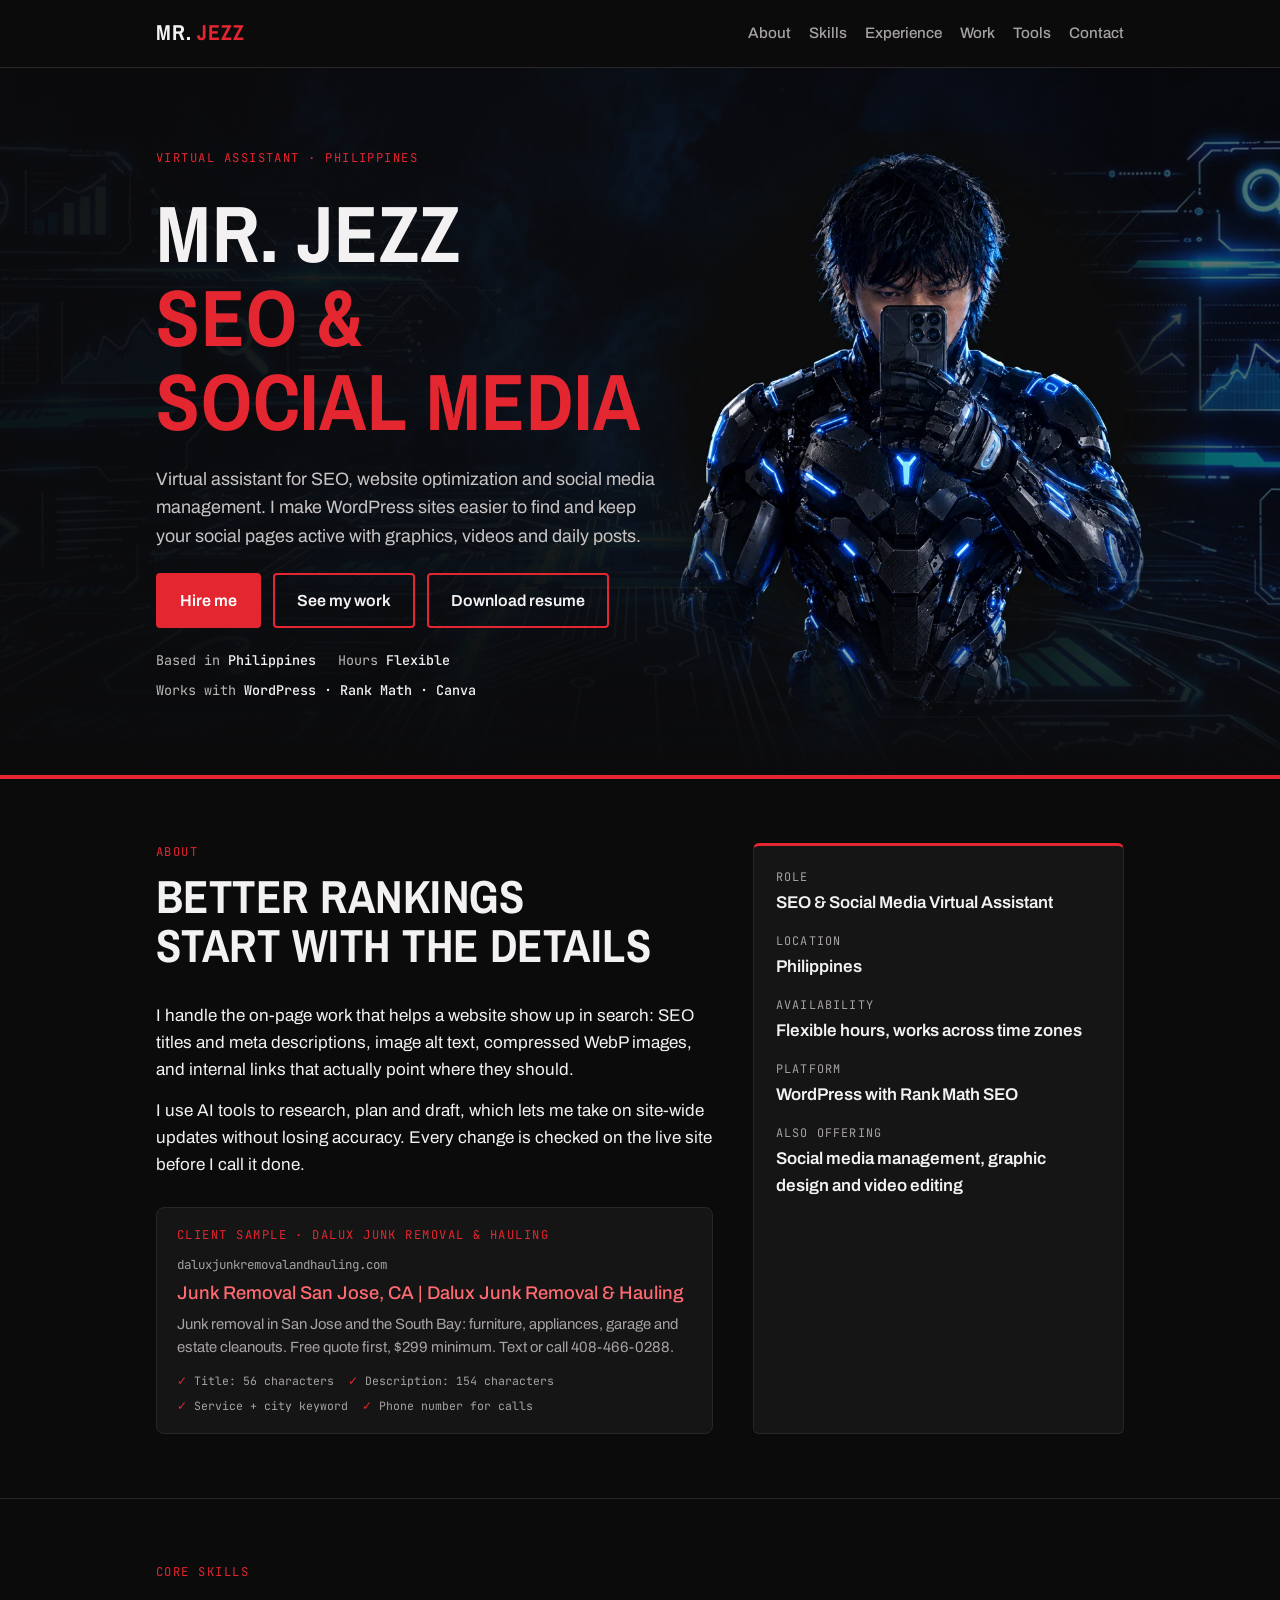
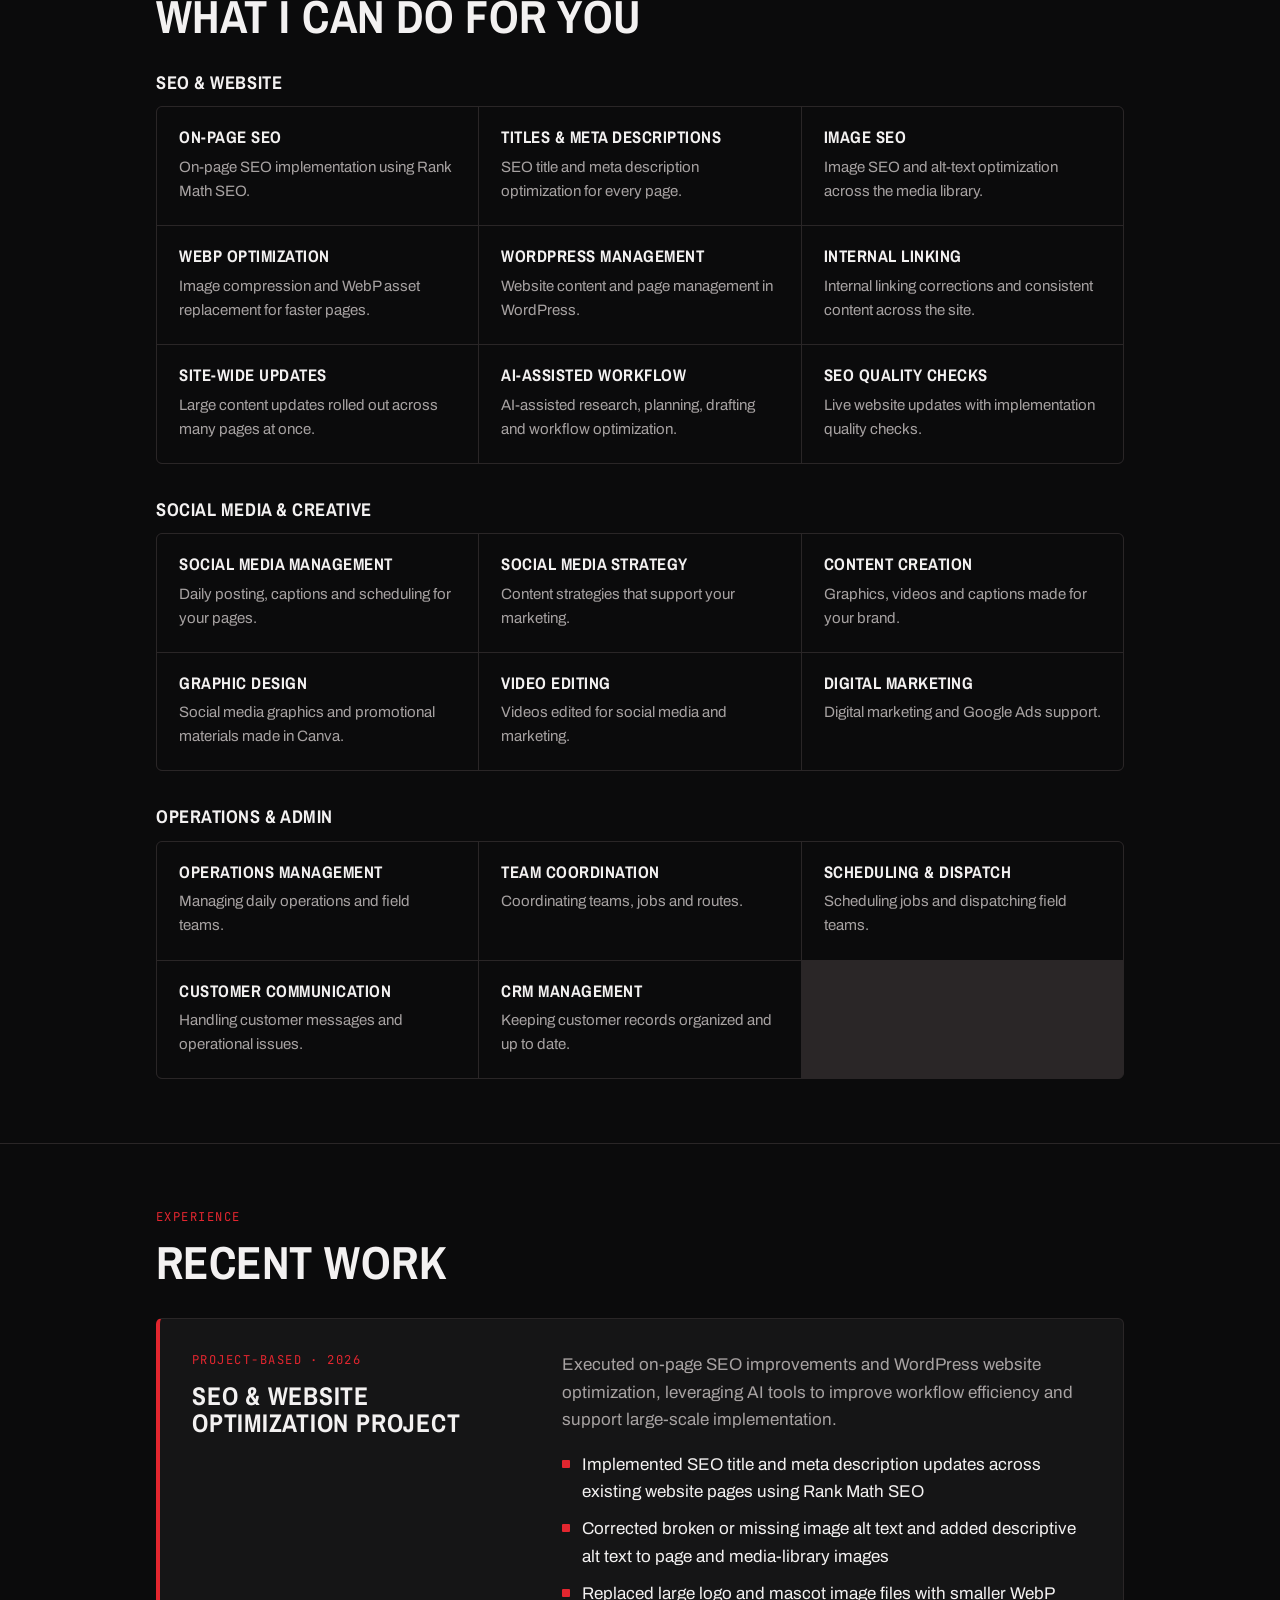
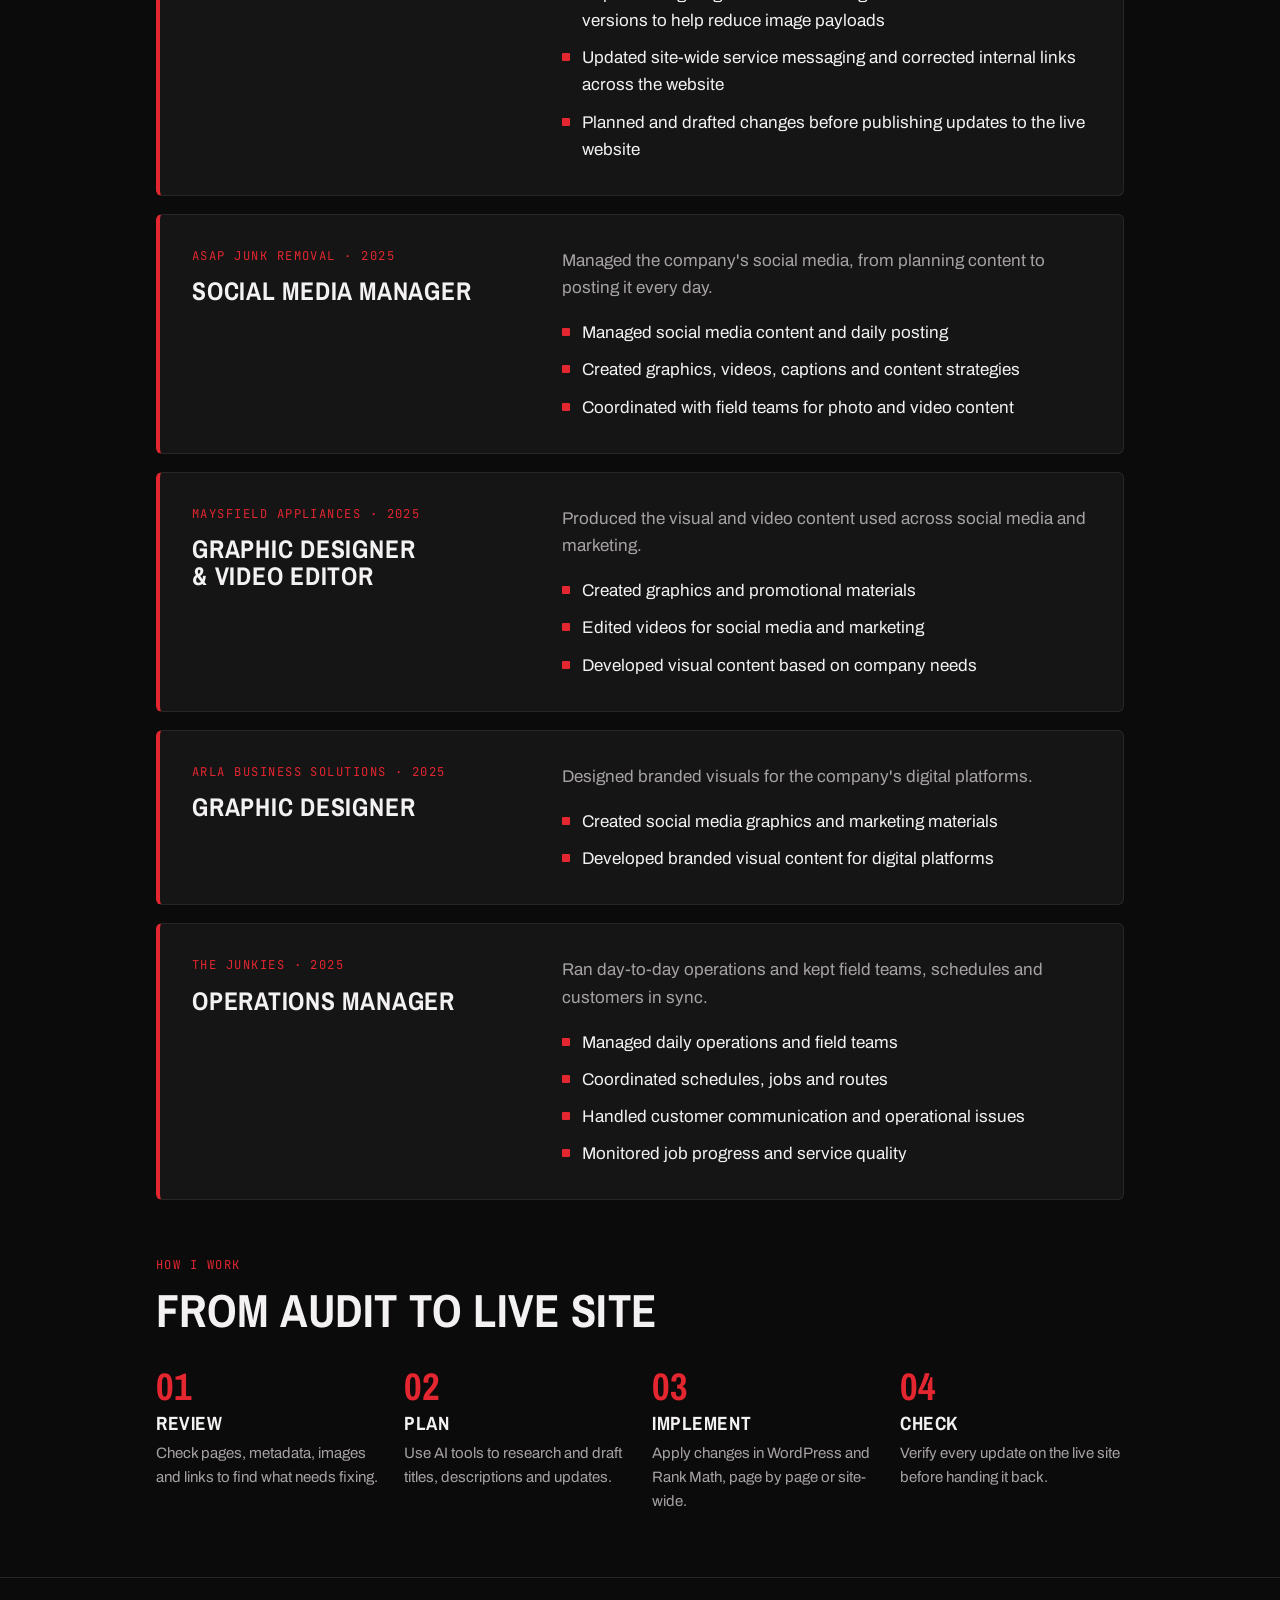
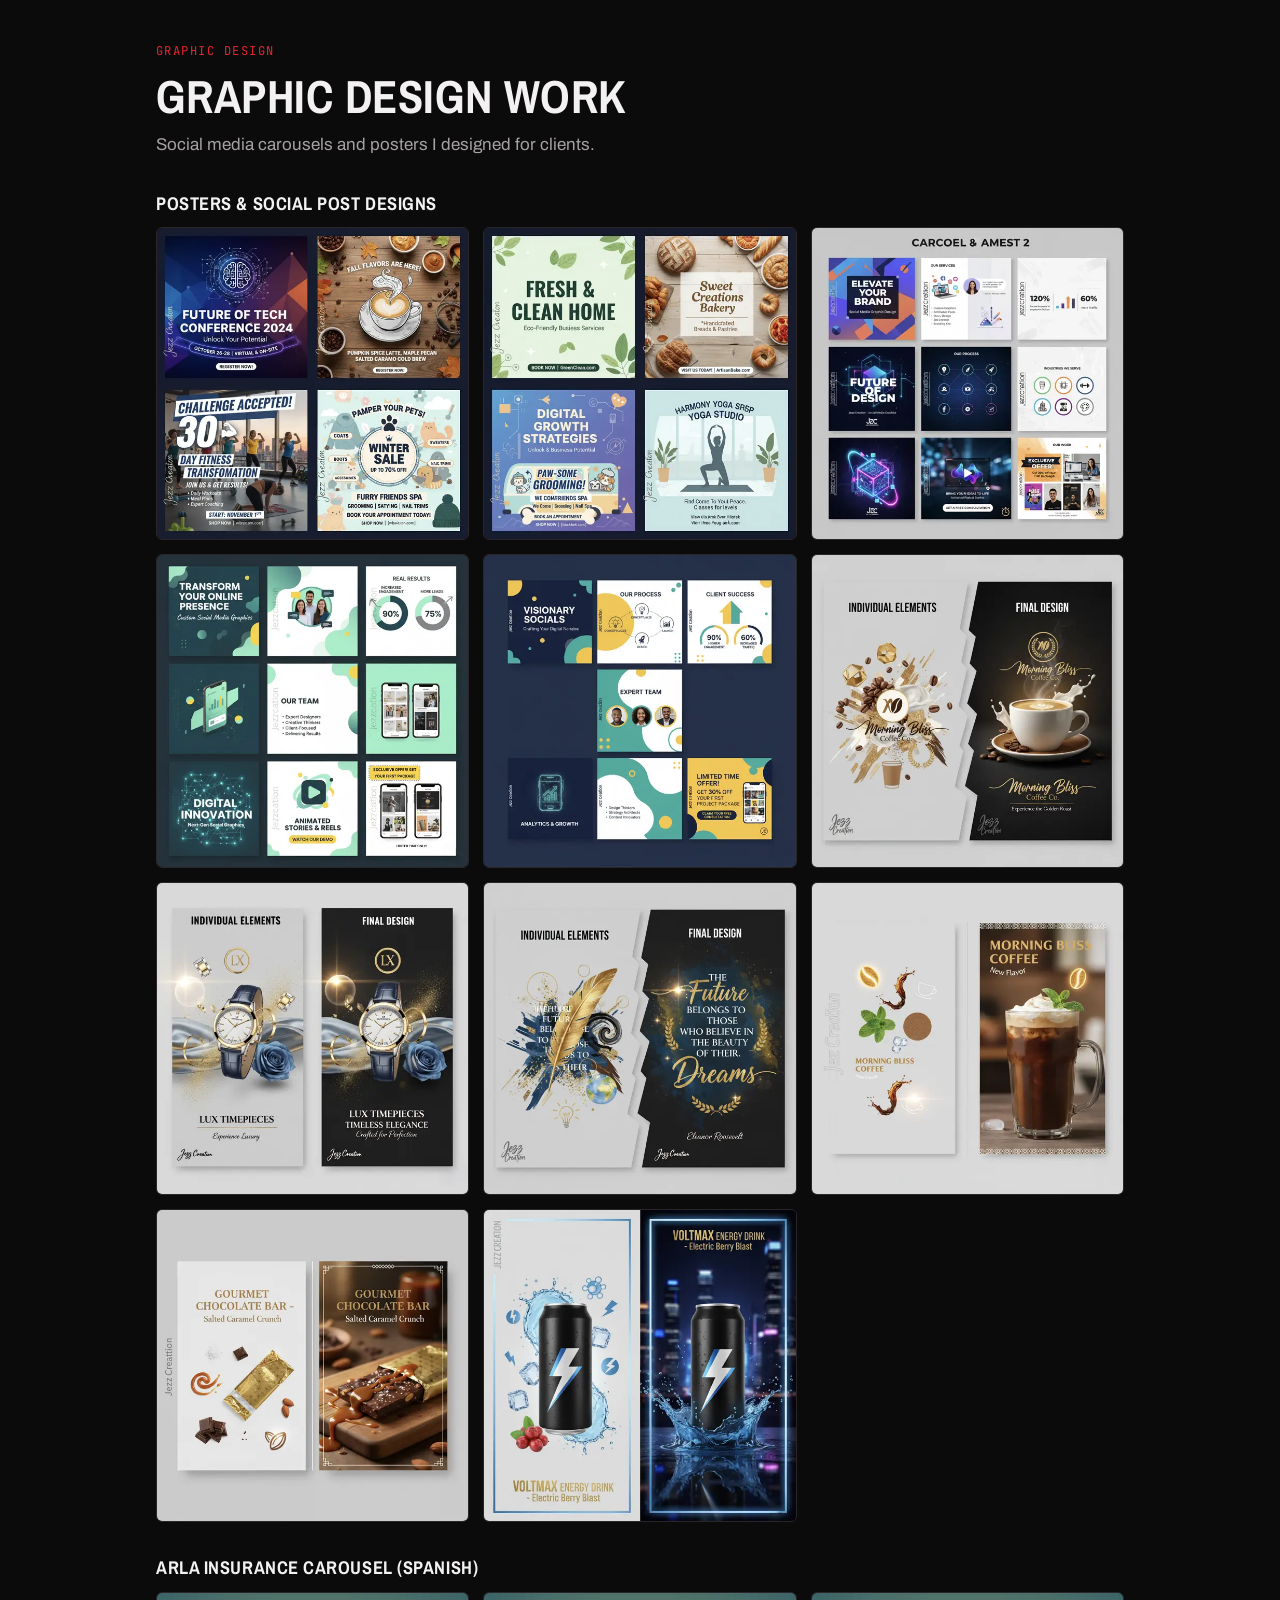
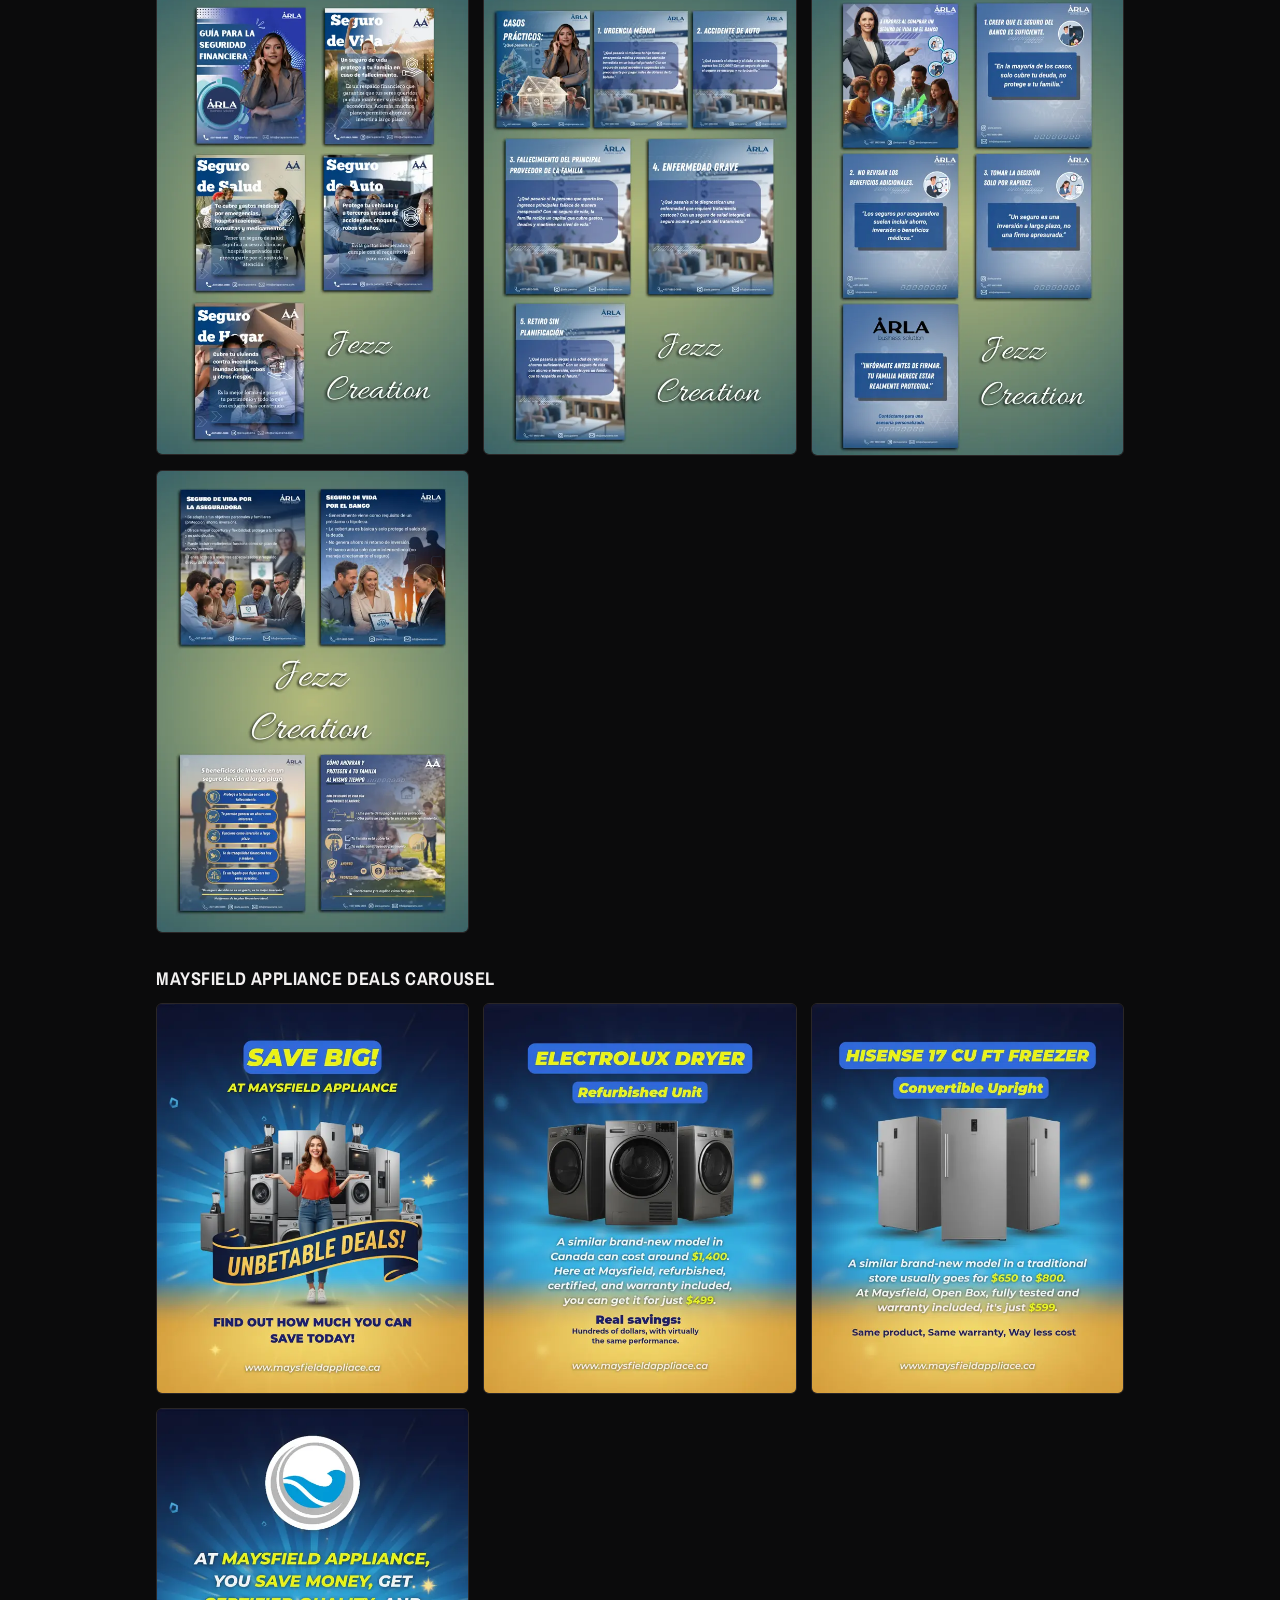
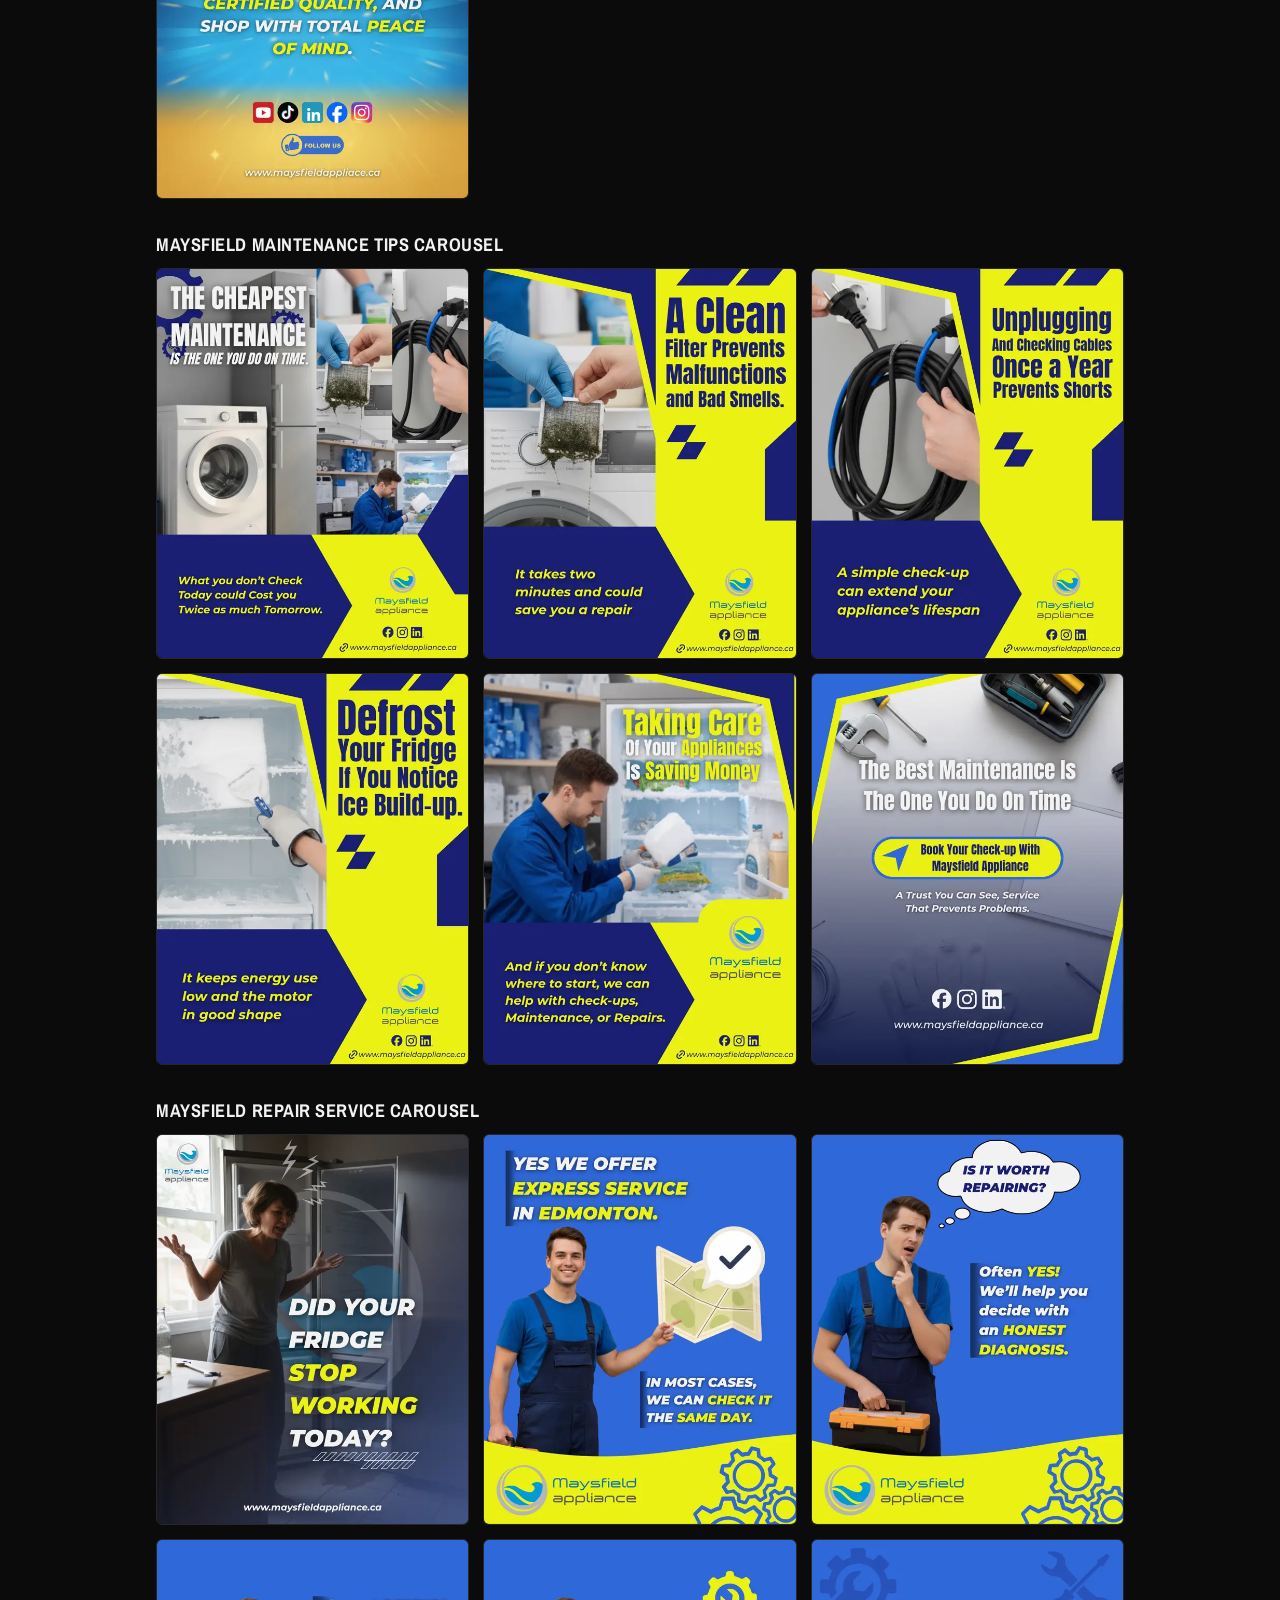
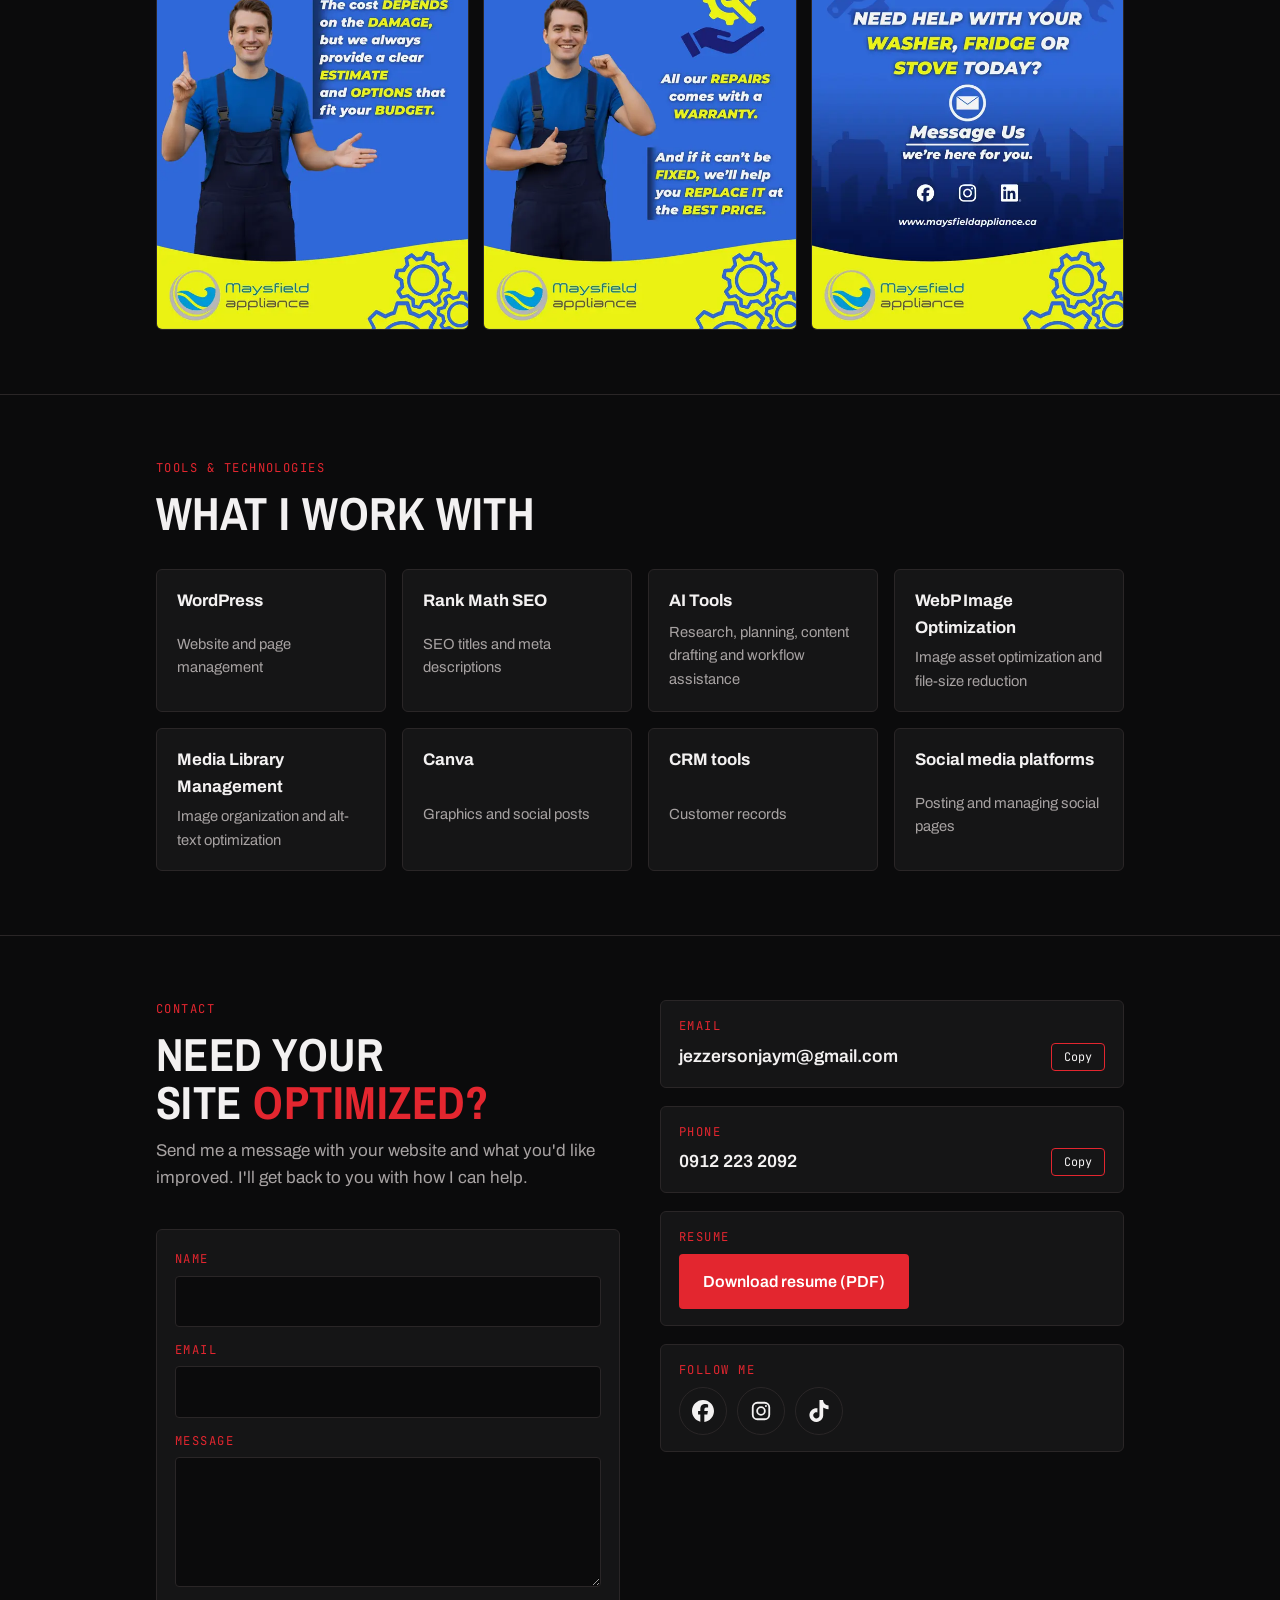
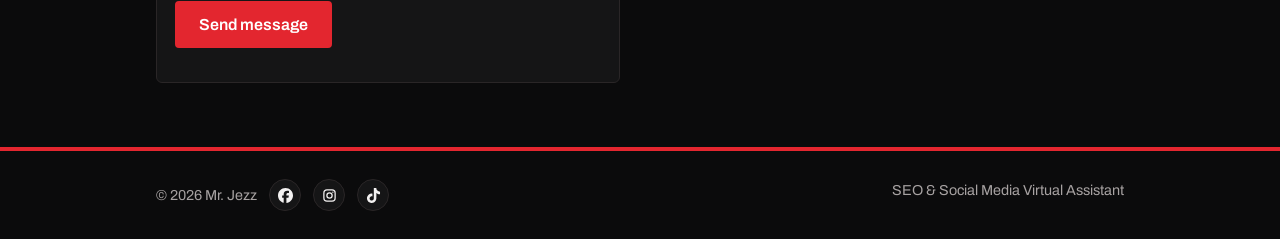
==== index.html @ 774b55ef "Add graphic design work samples Co-Authored-By: Claude Opus 5.5 (1M context) <noreply@anthropic.com>" ====
<!doctype html>
<html lang="en">
<head>
<meta charset="utf-8">
<script>document.documentElement.className+=" js"</script>
<meta name="viewport" content="width=device-width, initial-scale=1, viewport-fit=cover">
<title>Mr. Jezz | SEO &amp; Social Media Virtual Assistant</title>
<meta name="description" content="Mr. Jezz is a Philippines-based virtual assistant for on-page SEO, WordPress optimization and social media management: graphics, video editing and daily posting.">
<link rel="canonical" href="https://mrjezz-24.github.io/">
<meta name="robots" content="index, follow">
<meta name="theme-color" content="#0b0b0c">
<link rel="icon" type="image/svg+xml" href="data:image/svg+xml,%3Csvg xmlns='http://www.w3.org/2000/svg' width='64' height='64' viewBox='0 0 64 64'%3E%3Crect width='64' height='64' rx='12' fill='%230b0b0c'/%3E%3Ctext x='32' y='43' text-anchor='middle' font-family='Arial,Helvetica,sans-serif' font-weight='800' font-size='28' fill='%23e3262f'%3EMJ%3C/text%3E%3C/svg%3E">
<meta property="og:type" content="website">
<meta property="og:url" content="https://mrjezz-24.github.io/">
<meta property="og:title" content="Mr. Jezz | SEO &amp; Social Media Virtual Assistant">
<meta property="og:description" content="On-page SEO, WordPress optimization and social media management: graphics, video and daily posting.">
<meta property="og:image" content="https://mrjezz-24.github.io/og-image.jpg">
<meta property="og:image:width" content="1200">
<meta property="og:image:height" content="630">
<meta name="twitter:card" content="summary_large_image">
<meta name="twitter:title" content="Mr. Jezz | SEO &amp; Social Media Virtual Assistant">
<meta name="twitter:description" content="On-page SEO, WordPress optimization and social media management: graphics, video and daily posting.">
<meta name="twitter:image" content="https://mrjezz-24.github.io/og-image.jpg">
<script type="application/ld+json">
{"@context":"https://schema.org","@type":"Person","name":"Mr. Jezz","alternateName":"Jezzerson Jay Mangalay","jobTitle":"SEO & Social Media Virtual Assistant","url":"https://mrjezz-24.github.io/","image":"https://mrjezz-24.github.io/profile.webp","email":"mailto:jezzersonjaym@gmail.com","address":{"@type":"PostalAddress","addressCountry":"PH"},"sameAs":["https://www.facebook.com/jezzersonjay.r.mangalay.3","https://www.tiktok.com/@motojezz.va","https://www.instagram.com/jezz.0518/"],"knowsAbout":["Social media management","Graphic design","Video editing","Canva","Content creation","On-page SEO","Rank Math SEO","WordPress","Image SEO","WebP optimization","Internal linking"]}
</script>
<link rel="preload" as="image" href="hero-bg.webp" type="image/webp">
<link rel="preconnect" href="https://fonts.googleapis.com">
<link rel="preconnect" href="https://fonts.gstatic.com" crossorigin>
<link rel="stylesheet" href="https://fonts.googleapis.com/css2?family=Archivo:wght@400;500;600;800&family=Archivo+Narrow:wght@600;700&family=JetBrains+Mono:wght@400;500&display=swap">
<style>
/* Layout: black page, red accent; hero styled like a search result snippet, since titles and meta descriptions are the core work */
:root{
  --bg:#0b0b0c; --surface:#151516; --raise:#1d1d1f; --ink:#f3f1f1; --muted:#a7a2a2; --line:#2a2627;
  --red:#e3262f; --red-deep:#9e141b; --red-soft:#2a1012;
  --display:"Archivo Narrow", "Arial Narrow", "Helvetica Neue", sans-serif;
  --body:"Archivo", "Helvetica Neue", Arial, sans-serif;
  --mono:"JetBrains Mono", ui-monospace, Menlo, monospace;
  color-scheme:dark;
}
*{box-sizing:border-box}
body{margin:0;background:var(--bg);color:var(--ink);font-family:var(--body);font-size:17px;line-height:1.6}
.wrap{max-width:1000px;margin:0 auto;padding-left:max(16px, env(safe-area-inset-left, 0px));padding-right:max(16px, env(safe-area-inset-right, 0px))}
a{color:var(--red)}
a:focus-visible,button:focus-visible{outline:2px solid var(--red);outline-offset:3px;border-radius:4px}
h1,h2,h3{font-family:var(--display);line-height:1.05;text-wrap:balance;margin:0;text-transform:uppercase;letter-spacing:.01em}
h2{font-size:clamp(2rem,5vw,2.9rem);font-weight:700}
h3{font-size:1.2rem;font-weight:700;letter-spacing:.03em}
p{margin:0}
.label{font-family:var(--mono);font-size:.76rem;letter-spacing:.12em;text-transform:uppercase;color:var(--red)}

header.top{border-bottom:1px solid var(--line);position:sticky;top:env(safe-area-inset-top, 0px);background:var(--bg);z-index:5}
body::before{content:"";position:fixed;inset:0 0 auto;height:env(safe-area-inset-top, 0px);z-index:10;background:var(--bg)}
header.top .wrap{display:flex;flex-wrap:wrap;justify-content:space-between;align-items:center;gap:10px 20px;padding-block:16px}
.brand{font-family:var(--display);font-weight:700;font-size:1.35rem;text-transform:uppercase;text-decoration:none;color:var(--ink);letter-spacing:.04em}
.brand b{color:var(--red)}
nav{display:flex;flex-wrap:wrap;gap:18px}
nav a{color:var(--muted);text-decoration:none;font-weight:500;font-size:.95rem}
nav a:hover{color:var(--ink)}

/* hero */
.hero{border-bottom:4px solid var(--red);background-color:var(--bg);background-image:linear-gradient(to bottom,rgba(11,11,12,0) 60%,var(--bg) 100%),linear-gradient(to right,rgba(11,11,12,.95) 0%,rgba(11,11,12,.92) 45%,rgba(11,11,12,.56) 100%),url("hero-bg.webp");background-size:cover;background-position:center}
.hero .lede{color:#c9c4c4}
.hero .photo{width:138%;max-width:none;margin-inline:-19%}
.hero .intro{position:relative;z-index:1}
.hero{overflow-x:clip}
@keyframes slide-in{from{opacity:0;transform:translateX(-40px)}to{opacity:1;transform:none}}
@keyframes slide-in-right{from{opacity:0;transform:translateX(60px)}to{opacity:1;transform:none}}
#about,#contact,#work{overflow-x:clip}
/* work samples */
.work-group{margin-top:36px}
.work-grid{display:grid;grid-template-columns:repeat(3,1fr);gap:14px;align-items:start}
.work-item{display:block;padding:0;border:1px solid var(--line);border-radius:6px;overflow:hidden;background:var(--surface);cursor:zoom-in}
.work-item img{display:block;width:100%;height:auto;transition:transform .3s}
.work-item:hover,.work-item:focus-visible{border-color:var(--red);outline:none}
.work-item:hover img{transform:scale(1.03)}
@media (max-width:820px){.work-grid{grid-template-columns:repeat(2,1fr)}}
@media (max-width:480px){.work-grid.posters{grid-template-columns:1fr}}
.lightbox{max-width:none;max-height:none;width:100vw;height:100vh;height:100dvh;box-sizing:border-box;margin:0;padding:56px 16px 16px;border:0;background:rgba(11,11,12,.95);color:var(--ink)}
.lightbox[open]{display:flex;flex-direction:column;align-items:center;justify-content:center;gap:12px}
.lightbox::backdrop{background:rgba(0,0,0,.6)}
.lightbox img{max-width:min(100%,1100px);max-height:calc(100vh - 150px);max-height:calc(100dvh - 150px);min-height:0;width:auto;height:auto;object-fit:contain;border-radius:4px}
.lb-cap{color:var(--muted);font-size:.92rem;text-align:center;max-width:60ch;margin:0}
.lb-btn{position:absolute;border:1px solid var(--line);background:var(--surface);color:var(--ink);border-radius:50%;width:46px;height:46px;font-size:1.6rem;line-height:1;cursor:pointer}
.lb-btn:hover,.lb-btn:focus-visible{background:var(--red);border-color:var(--red);color:#fff}
.lb-close{top:10px;right:12px}
.lb-prev{left:12px;top:50%;transform:translateY(-50%)}
.lb-next{right:12px;top:50%;transform:translateY(-50%)}
/* .anim sections replay their slide-ins each time they scroll back into view (see script at the end) */
@media (prefers-reduced-motion:no-preference){
  .js .anim:not(.play) .slide,.js .anim:not(.play) .slide-r{opacity:0}
  .anim.play .slide{animation:slide-in .6s ease-out both;animation-delay:calc(var(--i) * .15s + .1s)}
  .anim.play .slide-r{animation:slide-in-right .8s ease-out both;animation-delay:calc(var(--i,0) * .15s + .2s)}
}
.hero .facts{color:#bdb8b8}
.hero .wrap{display:grid;grid-template-columns:1.2fr 1fr;gap:32px;align-items:center;padding-block:64px 56px}
.intro{display:grid;gap:22px;min-width:0}
.hero h1{font-size:clamp(2.8rem,8vw,5rem);font-weight:700}
.hero h1 .h1-line{display:block}
.hero h1 .h1-red{color:var(--red);display:block}
.lede{color:var(--muted);font-size:1.12rem;max-width:34em}
.cta{display:flex;flex-wrap:wrap;gap:12px}
.btn{display:inline-block;padding:13px 22px;border-radius:4px;font-weight:600;text-decoration:none;font-family:var(--body);font-size:1rem;cursor:pointer;border:2px solid var(--red)}
.btn.primary{background:var(--red);color:#fff}
.btn.primary:hover{background:var(--red-deep);border-color:var(--red-deep)}
.btn.ghost{background:transparent;color:var(--ink)}
.facts{display:flex;flex-wrap:wrap;gap:8px 22px;font-family:var(--mono);font-size:.84rem;color:var(--muted)}
.facts b{color:var(--ink);font-weight:500}
.photo{display:block;width:100%;max-width:100%;height:auto;-webkit-mask-image:radial-gradient(ellipse 54% 56% at 50% 46%,#000 66%,transparent 100%);mask-image:radial-gradient(ellipse 54% 56% at 50% 46%,#000 66%,transparent 100%)}

/* search snippet */
.snippet{background:var(--surface);border:1px solid var(--line);border-radius:8px;padding:18px 20px;display:grid;gap:4px;max-width:36em;min-width:0}
.snippet .url{font-family:var(--mono);font-size:.78rem;color:var(--muted);word-break:break-all}
.snippet .t{color:#ff6a70;font-size:1.15rem;font-weight:500;text-decoration:none}
.snippet a.t:hover,.snippet a.t:focus-visible{text-decoration:underline}
.snippet .d{color:var(--muted);font-size:.93rem}
.snippet .meta{display:flex;flex-wrap:wrap;gap:6px 14px;margin-top:8px;font-family:var(--mono);font-size:.72rem;color:var(--muted)}
.snippet .meta span::before{content:"✓ ";color:var(--red)}

section{padding-block:64px;border-bottom:1px solid var(--line)}
.head{display:grid;gap:10px;margin-bottom:32px;max-width:42em}
.head p{color:var(--muted)}

/* about */
.about{display:grid;grid-template-columns:1.5fr 1fr;gap:40px}
.about > *{min-width:0}
.about p+p{margin-top:14px}
.dl{display:grid;gap:16px;align-content:start;background:var(--surface);border:1px solid var(--line);border-top:3px solid var(--red);border-radius:6px;padding:22px;margin:0}
.dl div{display:grid;gap:2px}
.dl dt{font-family:var(--mono);font-size:.74rem;letter-spacing:.1em;text-transform:uppercase;color:var(--muted)}
.dl dd{margin:0;font-weight:600}

/* skills */
.skills{display:grid;grid-template-columns:repeat(3,1fr);gap:1px;background:var(--line);border:1px solid var(--line);border-radius:6px;overflow:hidden}
.skill{background:var(--bg);padding:22px;display:grid;gap:8px;align-content:start}
.skill h3{font-size:1.05rem}
.subhead{font-size:1.15rem;margin:36px 0 14px;color:var(--ink)}
.head + .subhead{margin-top:0}
.skill p{color:var(--muted);font-size:.94rem}

/* experience */
.exp{display:grid;grid-template-columns:1fr 1.6fr;gap:40px;background:var(--surface);border:1px solid var(--line);border-left:4px solid var(--red);border-radius:6px;padding:32px}
.exp > *{min-width:0}
.exp + .exp{margin-top:18px}
.exp h3{font-size:1.6rem}
.exp .desc{color:var(--muted)}
.tasks{list-style:none;margin:0;padding:0;display:grid;gap:10px}
.tasks li{display:grid;grid-template-columns:auto 1fr;gap:12px;align-items:baseline}
.tasks li::before{content:"";width:8px;height:8px;background:var(--red);border-radius:1px;transform:translateY(-2px)}

/* process */
.steps{display:grid;grid-template-columns:repeat(4,1fr);gap:24px;counter-reset:s}
.step{display:grid;gap:8px;align-content:start;counter-increment:s}
.step::before{content:counter(s, decimal-leading-zero);font-family:var(--display);font-size:2.4rem;font-weight:700;color:var(--red);line-height:1}
.step p{color:var(--muted);font-size:.94rem}

/* tools */
.tools{display:grid;grid-template-columns:repeat(auto-fit,minmax(220px,1fr));gap:16px}
.tool{background:var(--surface);border:1px solid var(--line);border-radius:6px;padding:18px 20px;display:grid;gap:4px}
.tool strong{font-size:1.05rem}
.tool span{color:var(--muted);font-size:.92rem}

/* contact */
.contact .wrap{display:grid;grid-template-columns:1fr 1fr;gap:40px;align-items:start}
.contact .wrap > *{min-width:0}
.lines{display:grid;gap:18px}
.line{display:grid;gap:6px;background:var(--surface);border:1px solid var(--line);border-radius:6px;padding:16px 18px}
.line .row{display:flex;flex-wrap:wrap;align-items:center;justify-content:space-between;gap:10px}
.line .val{font-weight:600;font-size:1.1rem;user-select:all;word-break:break-all}
.copy{font-family:var(--mono);font-size:.74rem;padding:5px 12px;border-radius:4px;border:1px solid var(--red);background:transparent;color:var(--ink);cursor:pointer}
.copy:hover{background:var(--red-soft)}
.contact h2 span{color:var(--red)}
.socials{display:flex;flex-wrap:wrap;gap:10px}
.social{display:inline-grid;place-items:center;width:48px;height:48px;border-radius:50%;border:1px solid var(--line);background:var(--surface);color:var(--ink);transition:background .2s,border-color .2s,color .2s}
.social:hover,.social:focus-visible{background:var(--red);border-color:var(--red);color:#fff}
.social.sm{width:32px;height:32px}
footer .wrap > span:first-child{display:inline-flex;align-items:center;gap:12px}
@media (prefers-reduced-motion:reduce){.social{transition:none}}
.cform{display:grid;gap:14px;margin-top:28px;background:var(--surface);border:1px solid var(--line);border-radius:6px;padding:20px 18px}
.cform label{display:grid;gap:6px}
.cform input,.cform textarea{width:100%;font:inherit;color:var(--ink);background:var(--bg);border:1px solid var(--line);border-radius:4px;padding:11px 12px}
.cform textarea{min-height:130px;resize:vertical}
.cform input:focus,.cform textarea:focus{outline:none;border-color:var(--red);box-shadow:0 0 0 3px var(--red-soft)}
.cform .btn{justify-self:start}
.cform .btn:disabled{opacity:.6;cursor:wait}
.cform .hp{position:absolute;left:-9999px;width:1px;height:1px;overflow:hidden}
.form-status{margin:0;font-weight:600}
.form-status.ok{color:var(--ink)}
.form-status.err{color:var(--red)}

footer .wrap{padding-block:28px;display:flex;flex-wrap:wrap;justify-content:space-between;gap:10px;color:var(--muted);font-size:.9rem}

@media (max-width:820px){
  .hero .wrap,.about,.exp,.contact .wrap{grid-template-columns:1fr}
  .skills{grid-template-columns:1fr 1fr}
  .steps{grid-template-columns:1fr 1fr}
  .hero .photo{width:100%;max-width:340px;margin-inline:auto}
  .hero{background-image:linear-gradient(to bottom,rgba(11,11,12,.88),rgba(11,11,12,.9) 70%,var(--bg)),url("hero-bg.webp")}
  .exp{padding:24px}
}
@media (max-width:500px){.skills,.steps{grid-template-columns:1fr} header.top{position:static}}
@media (prefers-reduced-motion:no-preference){.btn{transition:background .15s, transform .15s}.btn:hover{transform:translateY(-1px)}}
</style>
</head>
<body>

<header class="top">
  <div class="wrap">
    <a class="brand" href="#top">Mr. <b>Jezz</b></a>
    <nav aria-label="Sections">
      <a href="#about">About</a>
      <a href="#skills">Skills</a>
      <a href="#experience">Experience</a>
      <a href="#work">Work</a>
      <a href="#tools">Tools</a>
      <a href="#contact">Contact</a>
    </nav>
  </div>
</header>

<main id="top">
  <div class="hero anim play">
    <div class="wrap">
      <div class="intro">
        <span class="label slide" style="--i:0">Virtual Assistant · Philippines</span>
        <h1><span class="h1-line slide" style="--i:1">Mr. Jezz</span> <span class="h1-red"><span class="h1-line slide" style="--i:2">SEO &amp;</span> <span class="h1-line slide" style="--i:3">Social Media</span></span></h1>
        <p class="lede slide" style="--i:4">Virtual assistant for SEO, website optimization and social media management. I make WordPress sites easier to find and keep your social pages active with graphics, videos and daily posts.</p>
        <div class="cta slide" style="--i:5">
          <a class="btn primary" href="#contact">Hire me</a>
          <a class="btn ghost" href="#experience">See my work</a>
          <a class="btn ghost" href="resume.pdf" download="Jezzerson-Jay-Mangalay-Resume.pdf">Download resume</a>
        </div>
        <div class="facts">
          <span class="slide" style="--i:6">Based in <b>Philippines</b></span>
          <span class="slide" style="--i:7">Hours <b>Flexible</b></span>
          <span class="slide" style="--i:8">Works with <b>WordPress · Rank Math · Canva</b></span>
        </div>
      </div>
      <img class="photo slide-r" src="profile.webp" width="900" height="900" alt="Mr. Jezz, SEO and Social Media Virtual Assistant">
    </div>
  </div>

  <section id="about" class="anim">
    <div class="wrap about">
      <div>
        <div class="head slide" style="--i:0"><span class="label">About</span><h2>Better rankings start with the details</h2></div>
        <p class="slide" style="--i:1">I handle the on-page work that helps a website show up in search: SEO titles and meta descriptions, image alt text, compressed WebP images, and internal links that actually point where they should.</p>
        <p class="slide" style="--i:2">I use AI tools to research, plan and draft, which lets me take on site-wide updates without losing accuracy. Every change is checked on the live site before I call it done.</p>
        <div class="snippet slide" style="margin-top:28px;--i:3" aria-label="Search result for a site I optimized: Dalux Junk Removal &amp; Hauling homepage">
          <span class="label" style="margin-bottom:6px">Client sample · Dalux Junk Removal &amp; Hauling</span>
          <span class="url">daluxjunkremovalandhauling.com</span>
          <a class="t" href="https://daluxjunkremovalandhauling.com/" target="_blank" rel="noopener">Junk Removal San Jose, CA | Dalux Junk Removal &amp; Hauling</a>
          <span class="d">Junk removal in San Jose and the South Bay: furniture, appliances, garage and estate cleanouts. Free quote first, $299 minimum. Text or call 408-466-0288.</span>
          <div class="meta"><span>Title: 56 characters</span><span>Description: 154 characters</span><span>Service + city keyword</span><span>Phone number for calls</span></div>
        </div>
      </div>
      <dl class="dl slide-r">
        <div><dt>Role</dt><dd>SEO &amp; Social Media Virtual Assistant</dd></div>
        <div><dt>Location</dt><dd>Philippines</dd></div>
        <div><dt>Availability</dt><dd>Flexible hours, works across time zones</dd></div>
        <div><dt>Platform</dt><dd>WordPress with Rank Math SEO</dd></div>
        <div><dt>Also offering</dt><dd>Social media management, graphic design and video editing</dd></div>
      </dl>
    </div>
  </section>

  <section id="skills">
    <div class="wrap">
      <div class="head"><span class="label">Core skills</span><h2>What I can do for you</h2></div>
      <h3 class="subhead">SEO &amp; website</h3>
      <div class="skills">
        <div class="skill"><h3>On-page SEO</h3><p>On-page SEO implementation using Rank Math SEO.</p></div>
        <div class="skill"><h3>Titles &amp; meta descriptions</h3><p>SEO title and meta description optimization for every page.</p></div>
        <div class="skill"><h3>Image SEO</h3><p>Image SEO and alt-text optimization across the media library.</p></div>
        <div class="skill"><h3>WebP optimization</h3><p>Image compression and WebP asset replacement for faster pages.</p></div>
        <div class="skill"><h3>WordPress management</h3><p>Website content and page management in WordPress.</p></div>
        <div class="skill"><h3>Internal linking</h3><p>Internal linking corrections and consistent content across the site.</p></div>
        <div class="skill"><h3>Site-wide updates</h3><p>Large content updates rolled out across many pages at once.</p></div>
        <div class="skill"><h3>AI-assisted workflow</h3><p>AI-assisted research, planning, drafting and workflow optimization.</p></div>
        <div class="skill"><h3>SEO quality checks</h3><p>Live website updates with implementation quality checks.</p></div>
      </div>
      <h3 class="subhead">Social media &amp; creative</h3>
      <div class="skills">
        <div class="skill"><h3>Social media management</h3><p>Daily posting, captions and scheduling for your pages.</p></div>
        <div class="skill"><h3>Social media strategy</h3><p>Content strategies that support your marketing.</p></div>
        <div class="skill"><h3>Content creation</h3><p>Graphics, videos and captions made for your brand.</p></div>
        <div class="skill"><h3>Graphic design</h3><p>Social media graphics and promotional materials made in Canva.</p></div>
        <div class="skill"><h3>Video editing</h3><p>Videos edited for social media and marketing.</p></div>
        <div class="skill"><h3>Digital marketing</h3><p>Digital marketing and Google Ads support.</p></div>
      </div>
      <h3 class="subhead">Operations &amp; admin</h3>
      <div class="skills">
        <div class="skill"><h3>Operations management</h3><p>Managing daily operations and field teams.</p></div>
        <div class="skill"><h3>Team coordination</h3><p>Coordinating teams, jobs and routes.</p></div>
        <div class="skill"><h3>Scheduling &amp; dispatch</h3><p>Scheduling jobs and dispatching field teams.</p></div>
        <div class="skill"><h3>Customer communication</h3><p>Handling customer messages and operational issues.</p></div>
        <div class="skill"><h3>CRM management</h3><p>Keeping customer records organized and up to date.</p></div>
      </div>
    </div>
  </section>

  <section id="experience">
    <div class="wrap">
      <div class="head"><span class="label">Experience</span><h2>Recent work</h2></div>
      <article class="exp">
        <div style="display:grid;gap:12px;align-content:start">
          <span class="label">Project-based · 2026</span>
          <h3>SEO &amp; Website Optimization Project</h3>
        </div>
        <div style="display:grid;gap:18px">
          <p class="desc">Executed on-page SEO improvements and WordPress website optimization, leveraging AI tools to improve workflow efficiency and support large-scale implementation.</p>
          <ul class="tasks">
            <li>Implemented SEO title and meta description updates across existing website pages using Rank Math SEO</li>
            <li>Corrected broken or missing image alt text and added descriptive alt text to page and media-library images</li>
            <li>Replaced large logo and mascot image files with smaller WebP versions to help reduce image payloads</li>
            <li>Updated site-wide service messaging and corrected internal links across the website</li>
            <li>Planned and drafted changes before publishing updates to the live website</li>
          </ul>
        </div>
      </article>

      <article class="exp">
        <div style="display:grid;gap:12px;align-content:start">
          <span class="label">ASAP Junk Removal · 2025</span>
          <h3>Social Media Manager</h3>
        </div>
        <div style="display:grid;gap:18px">
          <p class="desc">Managed the company's social media, from planning content to posting it every day.</p>
          <ul class="tasks">
            <li>Managed social media content and daily posting</li>
            <li>Created graphics, videos, captions and content strategies</li>
            <li>Coordinated with field teams for photo and video content</li>
          </ul>
        </div>
      </article>

      <article class="exp">
        <div style="display:grid;gap:12px;align-content:start">
          <span class="label">Maysfield Appliances · 2025</span>
          <h3>Graphic Designer &amp; Video Editor</h3>
        </div>
        <div style="display:grid;gap:18px">
          <p class="desc">Produced the visual and video content used across social media and marketing.</p>
          <ul class="tasks">
            <li>Created graphics and promotional materials</li>
            <li>Edited videos for social media and marketing</li>
            <li>Developed visual content based on company needs</li>
          </ul>
        </div>
      </article>

      <article class="exp">
        <div style="display:grid;gap:12px;align-content:start">
          <span class="label">Arla Business Solutions · 2025</span>
          <h3>Graphic Designer</h3>
        </div>
        <div style="display:grid;gap:18px">
          <p class="desc">Designed branded visuals for the company's digital platforms.</p>
          <ul class="tasks">
            <li>Created social media graphics and marketing materials</li>
            <li>Developed branded visual content for digital platforms</li>
          </ul>
        </div>
      </article>

      <article class="exp">
        <div style="display:grid;gap:12px;align-content:start">
          <span class="label">The Junkies · 2025</span>
          <h3>Operations Manager</h3>
        </div>
        <div style="display:grid;gap:18px">
          <p class="desc">Ran day-to-day operations and kept field teams, schedules and customers in sync.</p>
          <ul class="tasks">
            <li>Managed daily operations and field teams</li>
            <li>Coordinated schedules, jobs and routes</li>
            <li>Handled customer communication and operational issues</li>
            <li>Monitored job progress and service quality</li>
          </ul>
        </div>
      </article>

      <div class="head" style="margin-top:56px"><span class="label">How I work</span><h2>From audit to live site</h2></div>
      <div class="steps">
        <div class="step"><h3>Review</h3><p>Check pages, metadata, images and links to find what needs fixing.</p></div>
        <div class="step"><h3>Plan</h3><p>Use AI tools to research and draft titles, descriptions and updates.</p></div>
        <div class="step"><h3>Implement</h3><p>Apply changes in WordPress and Rank Math, page by page or site-wide.</p></div>
        <div class="step"><h3>Check</h3><p>Verify every update on the live site before handing it back.</p></div>
      </div>
    </div>
  </section>

  <section id="work">
    <div class="wrap">
      <div class="anim"><div class="head slide" style="--i:0"><span class="label">Graphic design</span><h2>Graphic design work</h2><p>Social media carousels and posters I designed for clients.</p></div></div>
      <div class="work-group anim" data-group="posters">
        <h3 class="subhead slide" style="--i:0">Posters &amp; social post designs</h3>
        <div class="work-grid posters">
          <button class="work-item slide-r" style="--i:0" type="button" data-full="images/work/poster-01.webp" data-w="1024" data-h="1024"><img src="images/work/poster-01-thumb.webp" width="600" height="600" loading="lazy" decoding="async" alt="Social media post designs: tech conference, fall coffee menu, 30-day fitness challenge and pet spa winter sale"></button>
          <button class="work-item slide-r" style="--i:1" type="button" data-full="images/work/poster-02.webp" data-w="1024" data-h="1024"><img src="images/work/poster-02-thumb.webp" width="600" height="600" loading="lazy" decoding="async" alt="Social media post designs: eco-friendly home cleaning, artisan bakery, digital growth strategies, pet grooming and yoga studio"></button>
          <button class="work-item slide-r" style="--i:2" type="button" data-full="images/work/poster-03.webp" data-w="1024" data-h="1024"><img src="images/work/poster-03-thumb.webp" width="600" height="600" loading="lazy" decoding="async" alt="Social media template set for a design studio: services, process, results and limited offer posts"></button>
          <button class="work-item slide-r" style="--i:3" type="button" data-full="images/work/poster-04.webp" data-w="1024" data-h="1024"><img src="images/work/poster-04-thumb.webp" width="600" height="600" loading="lazy" decoding="async" alt="Social media template set for a digital agency in teal and green: online presence, team, results and animated reels"></button>
          <button class="work-item slide-r" style="--i:4" type="button" data-full="images/work/poster-05.webp" data-w="1024" data-h="1024"><img src="images/work/poster-05-thumb.webp" width="600" height="600" loading="lazy" decoding="async" alt="Social media template set in navy, teal and yellow: process, client success, expert team and limited-time offer"></button>
          <button class="work-item slide-r" style="--i:5" type="button" data-full="images/work/poster-06.webp" data-w="1024" data-h="1024"><img src="images/work/poster-06-thumb.webp" width="600" height="600" loading="lazy" decoding="async" alt="Morning Bliss Coffee Co. poster: individual elements and final design"></button>
          <button class="work-item slide-r" style="--i:5" type="button" data-full="images/work/poster-07.webp" data-w="1024" data-h="1024"><img src="images/work/poster-07-thumb.webp" width="600" height="600" loading="lazy" decoding="async" alt="Lux Timepieces watch poster: individual elements and final design"></button>
          <button class="work-item slide-r" style="--i:5" type="button" data-full="images/work/poster-08.webp" data-w="1024" data-h="1024"><img src="images/work/poster-08-thumb.webp" width="600" height="600" loading="lazy" decoding="async" alt="Quote poster, &quot;The future belongs to those who believe in the beauty of their dreams&quot;: individual elements and final design"></button>
          <button class="work-item slide-r" style="--i:5" type="button" data-full="images/work/poster-09.webp" data-w="1024" data-h="1024"><img src="images/work/poster-09-thumb.webp" width="600" height="600" loading="lazy" decoding="async" alt="Morning Bliss iced coffee poster: individual elements and final design"></button>
          <button class="work-item slide-r" style="--i:5" type="button" data-full="images/work/poster-10.webp" data-w="1024" data-h="1024"><img src="images/work/poster-10-thumb.webp" width="600" height="600" loading="lazy" decoding="async" alt="Gourmet chocolate bar, salted caramel crunch poster: individual elements and final design"></button>
          <button class="work-item slide-r" style="--i:5" type="button" data-full="images/work/poster-11.webp" data-w="1024" data-h="1024"><img src="images/work/poster-11-thumb.webp" width="600" height="600" loading="lazy" decoding="async" alt="Voltmax energy drink, Electric Berry Blast poster: individual elements and final design"></button>
        </div>
      </div>
      <div class="work-group anim" data-group="arla">
        <h3 class="subhead slide" style="--i:0">Arla insurance carousel (Spanish)</h3>
        <div class="work-grid">
          <button class="work-item slide-r" style="--i:0" type="button" data-full="images/work/arla-01.webp" data-w="1078" data-h="1600"><img src="images/work/arla-01-thumb.webp" width="600" height="890" loading="lazy" decoding="async" alt="Arla insurance carousel: financial security guide with life, health, auto and home insurance slides"></button>
          <button class="work-item slide-r" style="--i:1" type="button" data-full="images/work/arla-02.webp" data-w="1078" data-h="1600"><img src="images/work/arla-02-thumb.webp" width="600" height="890" loading="lazy" decoding="async" alt="Arla insurance carousel: case studies on medical emergencies, car accidents, loss of the main provider, serious illness and retirement"></button>
          <button class="work-item slide-r" style="--i:2" type="button" data-full="images/work/arla-03.webp" data-w="1078" data-h="1600"><img src="images/work/arla-03-thumb.webp" width="600" height="890" loading="lazy" decoding="async" alt="Arla insurance carousel: common mistakes when buying life insurance at the bank"></button>
          <button class="work-item slide-r" style="--i:3" type="button" data-full="images/work/arla-04.webp" data-w="1078" data-h="1600"><img src="images/work/arla-04-thumb.webp" width="600" height="890" loading="lazy" decoding="async" alt="Arla insurance carousel: insurer versus bank life insurance and the benefits of long-term coverage"></button>
        </div>
      </div>
      <div class="work-group anim" data-group="deals">
        <h3 class="subhead slide" style="--i:0">Maysfield Appliance deals carousel</h3>
        <div class="work-grid">
          <button class="work-item slide-r" style="--i:0" type="button" data-full="images/work/deals-01.webp" data-w="960" data-h="1200"><img src="images/work/deals-01-thumb.webp" width="600" height="750" loading="lazy" decoding="async" alt="Maysfield Appliance carousel cover: Save big, unbeatable deals"></button>
          <button class="work-item slide-r" style="--i:1" type="button" data-full="images/work/deals-02.webp" data-w="960" data-h="1200"><img src="images/work/deals-02-thumb.webp" width="600" height="750" loading="lazy" decoding="async" alt="Maysfield Appliance carousel: refurbished Electrolux dryer for $499"></button>
          <button class="work-item slide-r" style="--i:2" type="button" data-full="images/work/deals-03.webp" data-w="960" data-h="1200"><img src="images/work/deals-03-thumb.webp" width="600" height="750" loading="lazy" decoding="async" alt="Maysfield Appliance carousel: open-box Hisense 17 cu ft convertible upright freezer for $599"></button>
          <button class="work-item slide-r" style="--i:3" type="button" data-full="images/work/deals-04.webp" data-w="960" data-h="1200"><img src="images/work/deals-04-thumb.webp" width="600" height="750" loading="lazy" decoding="async" alt="Maysfield Appliance carousel closing slide: save money, certified quality and peace of mind"></button>
        </div>
      </div>
      <div class="work-group anim" data-group="maintenance">
        <h3 class="subhead slide" style="--i:0">Maysfield maintenance tips carousel</h3>
        <div class="work-grid">
          <button class="work-item slide-r" style="--i:0" type="button" data-full="images/work/maintenance-01.webp" data-w="960" data-h="1200"><img src="images/work/maintenance-01-thumb.webp" width="600" height="750" loading="lazy" decoding="async" alt="Maintenance tips carousel cover: The cheapest maintenance is the one you do on time"></button>
          <button class="work-item slide-r" style="--i:1" type="button" data-full="images/work/maintenance-02.webp" data-w="960" data-h="1200"><img src="images/work/maintenance-02-thumb.webp" width="600" height="750" loading="lazy" decoding="async" alt="Maintenance tip: a clean filter prevents malfunctions and bad smells"></button>
          <button class="work-item slide-r" style="--i:2" type="button" data-full="images/work/maintenance-03.webp" data-w="960" data-h="1200"><img src="images/work/maintenance-03-thumb.webp" width="600" height="750" loading="lazy" decoding="async" alt="Maintenance tip: unplugging and checking cables once a year prevents shorts"></button>
          <button class="work-item slide-r" style="--i:3" type="button" data-full="images/work/maintenance-04.webp" data-w="960" data-h="1200"><img src="images/work/maintenance-04-thumb.webp" width="600" height="750" loading="lazy" decoding="async" alt="Maintenance tip: defrost your fridge if you notice ice build-up"></button>
          <button class="work-item slide-r" style="--i:4" type="button" data-full="images/work/maintenance-05.webp" data-w="960" data-h="1200"><img src="images/work/maintenance-05-thumb.webp" width="600" height="750" loading="lazy" decoding="async" alt="Maintenance tip: taking care of your appliances is saving money"></button>
          <button class="work-item slide-r" style="--i:5" type="button" data-full="images/work/maintenance-06.webp" data-w="960" data-h="1200"><img src="images/work/maintenance-06-thumb.webp" width="600" height="750" loading="lazy" decoding="async" alt="Maintenance carousel closing slide: book your check-up with Maysfield Appliance"></button>
        </div>
      </div>
      <div class="work-group anim" data-group="repair">
        <h3 class="subhead slide" style="--i:0">Maysfield repair service carousel</h3>
        <div class="work-grid">
          <button class="work-item slide-r" style="--i:0" type="button" data-full="images/work/repair-01.webp" data-w="960" data-h="1200"><img src="images/work/repair-01-thumb.webp" width="600" height="750" loading="lazy" decoding="async" alt="Repair service carousel cover: Did your fridge stop working today?"></button>
          <button class="work-item slide-r" style="--i:1" type="button" data-full="images/work/repair-02.webp" data-w="960" data-h="1200"><img src="images/work/repair-02-thumb.webp" width="600" height="750" loading="lazy" decoding="async" alt="Repair service carousel: express service in Edmonton, usually checked the same day"></button>
          <button class="work-item slide-r" style="--i:2" type="button" data-full="images/work/repair-03.webp" data-w="960" data-h="1200"><img src="images/work/repair-03-thumb.webp" width="600" height="750" loading="lazy" decoding="async" alt="Repair service carousel: is it worth repairing? An honest diagnosis"></button>
          <button class="work-item slide-r" style="--i:3" type="button" data-full="images/work/repair-04.webp" data-w="960" data-h="1200"><img src="images/work/repair-04-thumb.webp" width="600" height="750" loading="lazy" decoding="async" alt="Repair service carousel: the cost depends on the damage, with a clear estimate"></button>
          <button class="work-item slide-r" style="--i:4" type="button" data-full="images/work/repair-05.webp" data-w="960" data-h="1200"><img src="images/work/repair-05-thumb.webp" width="600" height="750" loading="lazy" decoding="async" alt="Repair service carousel: all repairs come with a warranty"></button>
          <button class="work-item slide-r" style="--i:5" type="button" data-full="images/work/repair-06.webp" data-w="960" data-h="1200"><img src="images/work/repair-06-thumb.webp" width="600" height="750" loading="lazy" decoding="async" alt="Repair service carousel closing slide: need help with your washer, fridge or stove? Message us"></button>
        </div>
      </div>
    </div>
  </section>

  <section id="tools">
    <div class="wrap">
      <div class="head"><span class="label">Tools &amp; technologies</span><h2>What I work with</h2></div>
      <div class="tools">
        <div class="tool"><strong>WordPress</strong><span>Website and page management</span></div>
        <div class="tool"><strong>Rank Math SEO</strong><span>SEO titles and meta descriptions</span></div>
        <div class="tool"><strong>AI Tools</strong><span>Research, planning, content drafting and workflow assistance</span></div>
        <div class="tool"><strong>WebP Image Optimization</strong><span>Image asset optimization and file-size reduction</span></div>
        <div class="tool"><strong>Media Library Management</strong><span>Image organization and alt-text optimization</span></div>
        <div class="tool"><strong>Canva</strong><span>Graphics and social posts</span></div>
        <div class="tool"><strong>CRM tools</strong><span>Customer records</span></div>
        <div class="tool"><strong>Social media platforms</strong><span>Posting and managing social pages</span></div>
      </div>
    </div>
  </section>

  <section id="contact" class="contact anim" style="border-bottom:4px solid var(--red)">
    <div class="wrap">
      <div class="head" style="margin-bottom:0"><span class="label slide" style="--i:0">Contact</span><h2 class="slide" style="--i:1">Need your site <span>optimized?</span></h2><p class="slide" style="--i:2">Send me a message with your website and what you'd like improved. I'll get back to you with how I can help.</p>
        <form class="cform slide" style="--i:3" id="contact-form" action="https://formsubmit.co/jezzersonjaym@gmail.com" method="POST">
          <input type="hidden" name="_subject" value="New message from your portfolio site">
          <input type="hidden" name="_captcha" value="false">
          <input type="hidden" name="_template" value="table">
          <div class="hp" aria-hidden="true"><label>Leave this empty <input type="text" name="_honey" tabindex="-1" autocomplete="off"></label></div>
          <label><span class="label">Name</span><input type="text" name="name" required autocomplete="name"></label>
          <label><span class="label">Email</span><input type="email" name="email" required autocomplete="email"></label>
          <label><span class="label">Message</span><textarea name="message" required></textarea></label>
          <button class="btn primary" type="submit">Send message</button>
          <p class="form-status" id="form-status" role="status" aria-live="polite"></p>
        </form>
      </div>
      <div class="lines">
        <div class="line slide-r" style="--i:0"><span class="label">Email</span><div class="row"><span class="val" id="email-val">jezzersonjaym@gmail.com</span><button class="copy" type="button" data-copy="email-val">Copy</button></div></div>
        <div class="line slide-r" style="--i:1"><span class="label">Phone</span><div class="row"><span class="val" id="phone-val">0912 223 2092</span><button class="copy" type="button" data-copy="phone-val">Copy</button></div></div>
        <div class="line slide-r" style="--i:2" id="resume"><span class="label">Resume</span><div class="row" style="justify-content:flex-start"><a class="btn primary" href="resume.pdf" download="Jezzerson-Jay-Mangalay-Resume.pdf">Download resume (PDF)</a></div></div>
        <div class="line slide-r" style="--i:3"><span class="label">Follow me</span><div class="socials"><a class="social" href="https://www.facebook.com/jezzersonjay.r.mangalay.3" target="_blank" rel="noopener me" aria-label="Mr. Jezz on Facebook" title="Facebook"><svg viewBox="0 0 24 24" width="22" height="22" fill="currentColor" aria-hidden="true"><path d="M9.101 23.691v-7.98H6.627v-3.667h2.474v-1.58c0-4.085 1.848-5.978 5.858-5.978.401 0 .955.042 1.468.103a8.68 8.68 0 0 1 1.141.195v3.325a8.623 8.623 0 0 0-.653-.036 26.805 26.805 0 0 0-.733-.009c-.707 0-1.259.096-1.675.309a1.686 1.686 0 0 0-.679.622c-.258.42-.374.995-.374 1.752v1.297h3.919l-.386 2.103-.287 1.564h-3.246v8.245C19.396 23.238 24 18.179 24 12.044c0-6.627-5.373-12-12-12s-12 5.373-12 12c0 5.628 3.874 10.35 9.101 11.647Z"/></svg></a><a class="social" href="https://www.instagram.com/jezz.0518/" target="_blank" rel="noopener me" aria-label="Mr. Jezz on Instagram" title="Instagram"><svg viewBox="0 0 24 24" width="22" height="22" fill="none" stroke="currentColor" stroke-width="2" aria-hidden="true"><rect x="3" y="3" width="18" height="18" rx="5"/><circle cx="12" cy="12" r="4.2"/><circle cx="17.4" cy="6.6" r="1.1" fill="currentColor" stroke="none"/></svg></a><a class="social" href="https://www.tiktok.com/@motojezz.va" target="_blank" rel="noopener me" aria-label="Mr. Jezz on TikTok" title="TikTok"><svg viewBox="0 0 24 24" width="22" height="22" fill="currentColor" aria-hidden="true"><path d="M12.525.02c1.31-.02 2.61-.01 3.91-.02.08 1.53.63 3.09 1.75 4.17 1.12 1.11 2.7 1.62 4.24 1.79v4.03c-1.44-.05-2.89-.35-4.2-.97-.57-.26-1.1-.59-1.62-.93-.01 2.92.01 5.84-.02 8.75-.08 1.4-.54 2.79-1.35 3.94-1.31 1.92-3.58 3.17-5.91 3.21-1.43.08-2.86-.31-4.08-1.03-2.02-1.19-3.44-3.37-3.65-5.71-.02-.5-.03-1-.01-1.49.18-1.9 1.12-3.72 2.58-4.96 1.66-1.44 3.98-2.13 6.15-1.72.02 1.48-.04 2.96-.04 4.44-.99-.32-2.15-.23-3.02.37-.63.41-1.11 1.04-1.36 1.75-.21.51-.15 1.07-.14 1.61.24 1.64 1.82 3.02 3.5 2.87 1.12-.01 2.19-.66 2.77-1.61.19-.33.4-.67.41-1.06.1-1.79.06-3.57.07-5.36.01-4.03-.01-8.05.02-12.07z"/></svg></a></div></div>
      </div>
    </div>
  </section>
</main>

<dialog class="lightbox" id="lightbox" aria-label="Design preview">
  <img id="lb-img" src="" alt="">
  <p class="lb-cap" id="lb-cap"></p>
  <button class="lb-btn lb-close" type="button" aria-label="Close">×</button>
  <button class="lb-btn lb-prev" type="button" aria-label="Previous design">‹</button>
  <button class="lb-btn lb-next" type="button" aria-label="Next design">›</button>
</dialog>

<footer>
  <div class="wrap"><span>© 2026 Mr. Jezz <a class="social sm" href="https://www.facebook.com/jezzersonjay.r.mangalay.3" target="_blank" rel="noopener me" aria-label="Mr. Jezz on Facebook" title="Facebook"><svg viewBox="0 0 24 24" width="15" height="15" fill="currentColor" aria-hidden="true"><path d="M9.101 23.691v-7.98H6.627v-3.667h2.474v-1.58c0-4.085 1.848-5.978 5.858-5.978.401 0 .955.042 1.468.103a8.68 8.68 0 0 1 1.141.195v3.325a8.623 8.623 0 0 0-.653-.036 26.805 26.805 0 0 0-.733-.009c-.707 0-1.259.096-1.675.309a1.686 1.686 0 0 0-.679.622c-.258.42-.374.995-.374 1.752v1.297h3.919l-.386 2.103-.287 1.564h-3.246v8.245C19.396 23.238 24 18.179 24 12.044c0-6.627-5.373-12-12-12s-12 5.373-12 12c0 5.628 3.874 10.35 9.101 11.647Z"/></svg></a><a class="social sm" href="https://www.instagram.com/jezz.0518/" target="_blank" rel="noopener me" aria-label="Mr. Jezz on Instagram" title="Instagram"><svg viewBox="0 0 24 24" width="15" height="15" fill="none" stroke="currentColor" stroke-width="2" aria-hidden="true"><rect x="3" y="3" width="18" height="18" rx="5"/><circle cx="12" cy="12" r="4.2"/><circle cx="17.4" cy="6.6" r="1.1" fill="currentColor" stroke="none"/></svg></a><a class="social sm" href="https://www.tiktok.com/@motojezz.va" target="_blank" rel="noopener me" aria-label="Mr. Jezz on TikTok" title="TikTok"><svg viewBox="0 0 24 24" width="15" height="15" fill="currentColor" aria-hidden="true"><path d="M12.525.02c1.31-.02 2.61-.01 3.91-.02.08 1.53.63 3.09 1.75 4.17 1.12 1.11 2.7 1.62 4.24 1.79v4.03c-1.44-.05-2.89-.35-4.2-.97-.57-.26-1.1-.59-1.62-.93-.01 2.92.01 5.84-.02 8.75-.08 1.4-.54 2.79-1.35 3.94-1.31 1.92-3.58 3.17-5.91 3.21-1.43.08-2.86-.31-4.08-1.03-2.02-1.19-3.44-3.37-3.65-5.71-.02-.5-.03-1-.01-1.49.18-1.9 1.12-3.72 2.58-4.96 1.66-1.44 3.98-2.13 6.15-1.72.02 1.48-.04 2.96-.04 4.44-.99-.32-2.15-.23-3.02.37-.63.41-1.11 1.04-1.36 1.75-.21.51-.15 1.07-.14 1.61.24 1.64 1.82 3.02 3.5 2.87 1.12-.01 2.19-.66 2.77-1.61.19-.33.4-.67.41-1.06.1-1.79.06-3.57.07-5.36.01-4.03-.01-8.05.02-12.07z"/></svg></a></span><span>SEO &amp; Social Media Virtual Assistant</span></div>
</footer>

<script>
document.querySelectorAll('.copy').forEach(function(b){
  b.addEventListener('click',function(){
    var el=document.getElementById(b.dataset.copy), t=el.textContent;
    function done(){b.textContent='Copied';setTimeout(function(){b.textContent='Copy'},1500)}
    function fallback(){var r=document.createRange();r.selectNodeContents(el);var s=getSelection();s.removeAllRanges();s.addRange(r)}
    try{navigator.clipboard.writeText(t).then(done,fallback)}catch(e){fallback()}
  });
});
// Lightbox for the design samples; arrows move within the clicked group
(function(){
  var lb=document.getElementById('lightbox'), img=document.getElementById('lb-img'), cap=document.getElementById('lb-cap'), items=[], idx=0;
  if(!lb.showModal) return;
  function show(i){
    idx=(i+items.length)%items.length;
    var b=items[idx], t=b.querySelector('img');
    img.src=b.dataset.full; img.width=b.dataset.w; img.height=b.dataset.h; img.alt=t.alt; cap.textContent=t.alt;
  }
  document.querySelectorAll('.work-item').forEach(function(b){
    b.addEventListener('click',function(){
      items=[].slice.call(b.closest('.work-group').querySelectorAll('.work-item'));
      show(items.indexOf(b)); lb.showModal();
    });
  });
  lb.querySelector('.lb-close').addEventListener('click',function(){lb.close()});
  lb.querySelector('.lb-prev').addEventListener('click',function(){show(idx-1)});
  lb.querySelector('.lb-next').addEventListener('click',function(){show(idx+1)});
  lb.addEventListener('click',function(e){if(e.target===lb) lb.close()});
  lb.addEventListener('keydown',function(e){
    if(e.key==='ArrowLeft') show(idx-1);
    else if(e.key==='ArrowRight') show(idx+1);
  });
  lb.addEventListener('close',function(){img.removeAttribute('src')});
})();
// Replay each .anim section's slide-in every time it comes back into view
(function(){
  var els=document.querySelectorAll('.anim');
  if(!('IntersectionObserver' in window)){els.forEach(function(el){el.classList.add('play')});return}
  // reset once a section has fully left the screen, replay when 30% of it (or of the screen, for tall sections) is back in view
  var io=new IntersectionObserver(function(entries){
    entries.forEach(function(e){
      if(!e.isIntersecting) e.target.classList.remove('play');
      else if(e.intersectionRatio>=.3||e.intersectionRect.height>=innerHeight*.3) e.target.classList.add('play');
    });
  },{threshold:[0,.1,.2,.3]});
  els.forEach(function(el){io.observe(el)});
})();
(function(){
  var f=document.getElementById('contact-form'), st=document.getElementById('form-status'), btn=f.querySelector('button');
  f.addEventListener('submit',function(e){
    e.preventDefault();
    if(f._honey.value) return;
    btn.disabled=true; btn.textContent='Sending…'; st.className='form-status'; st.textContent='';
    fetch('https://formsubmit.co/ajax/jezzersonjaym@gmail.com',{method:'POST',headers:{'Accept':'application/json'},body:new FormData(f)})
      .then(function(r){return r.json().then(function(d){if(!r.ok||String(d.success)!=='true')throw 0})})
      .then(function(){f.reset();st.className='form-status ok';st.textContent="Thanks, I'll get back to you soon."})
      .catch(function(){st.className='form-status err';st.textContent="Sorry, that didn't send. Please email me at jezzersonjaym@gmail.com."})
      .then(function(){btn.disabled=false;btn.textContent='Send message'});
  });
})();
</script>
</body>
</html>
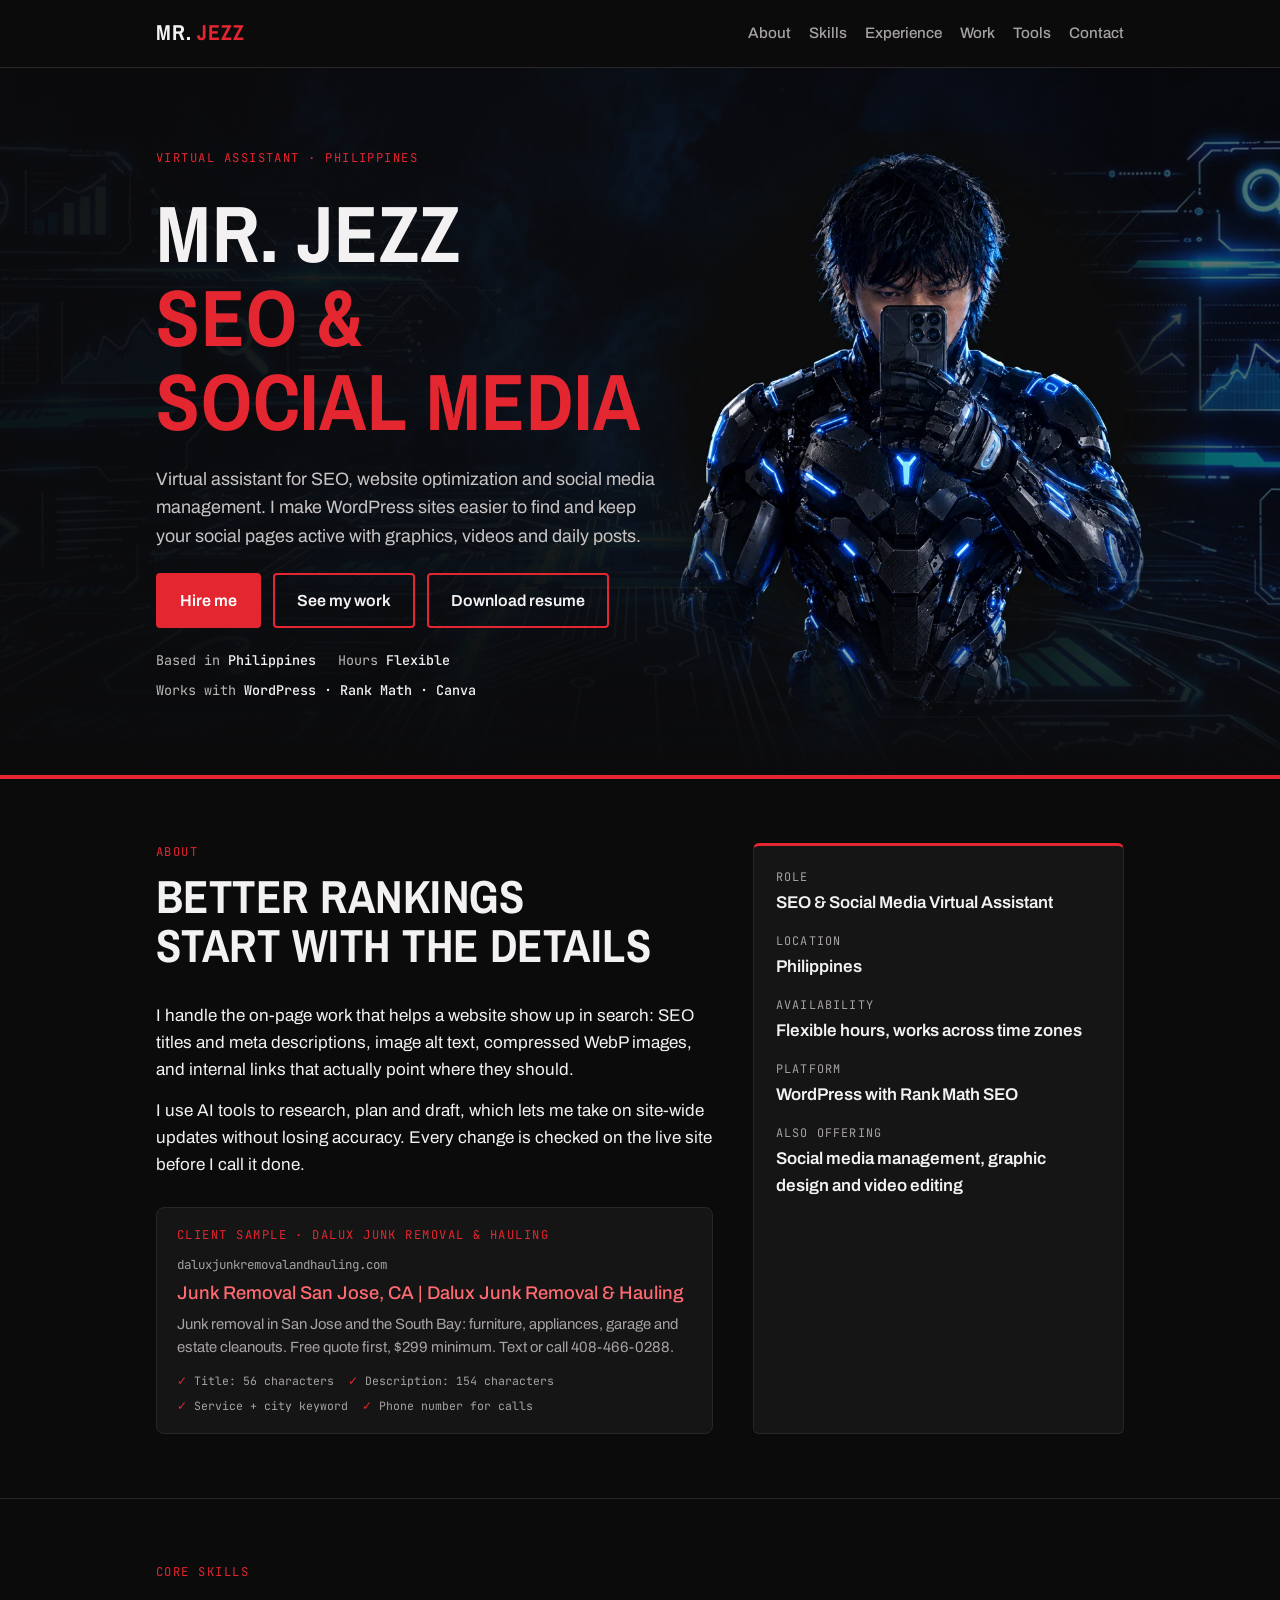
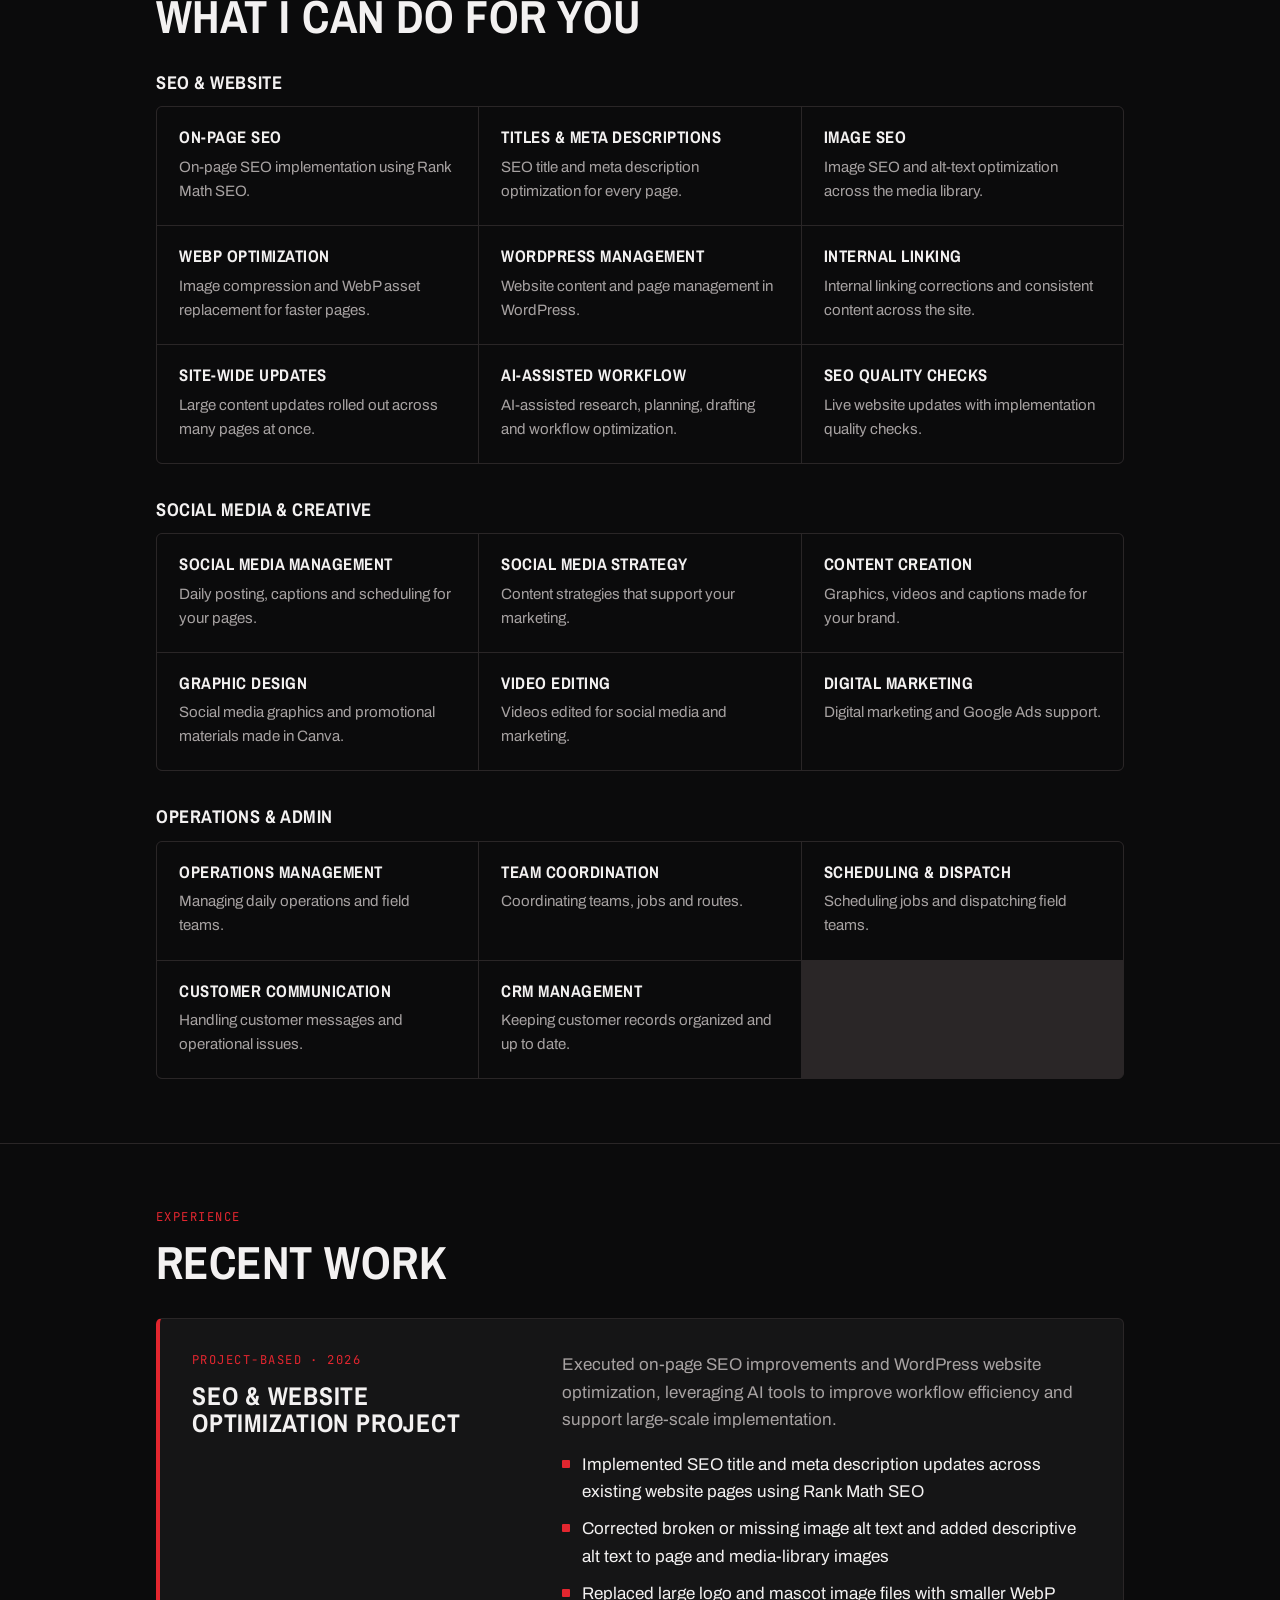
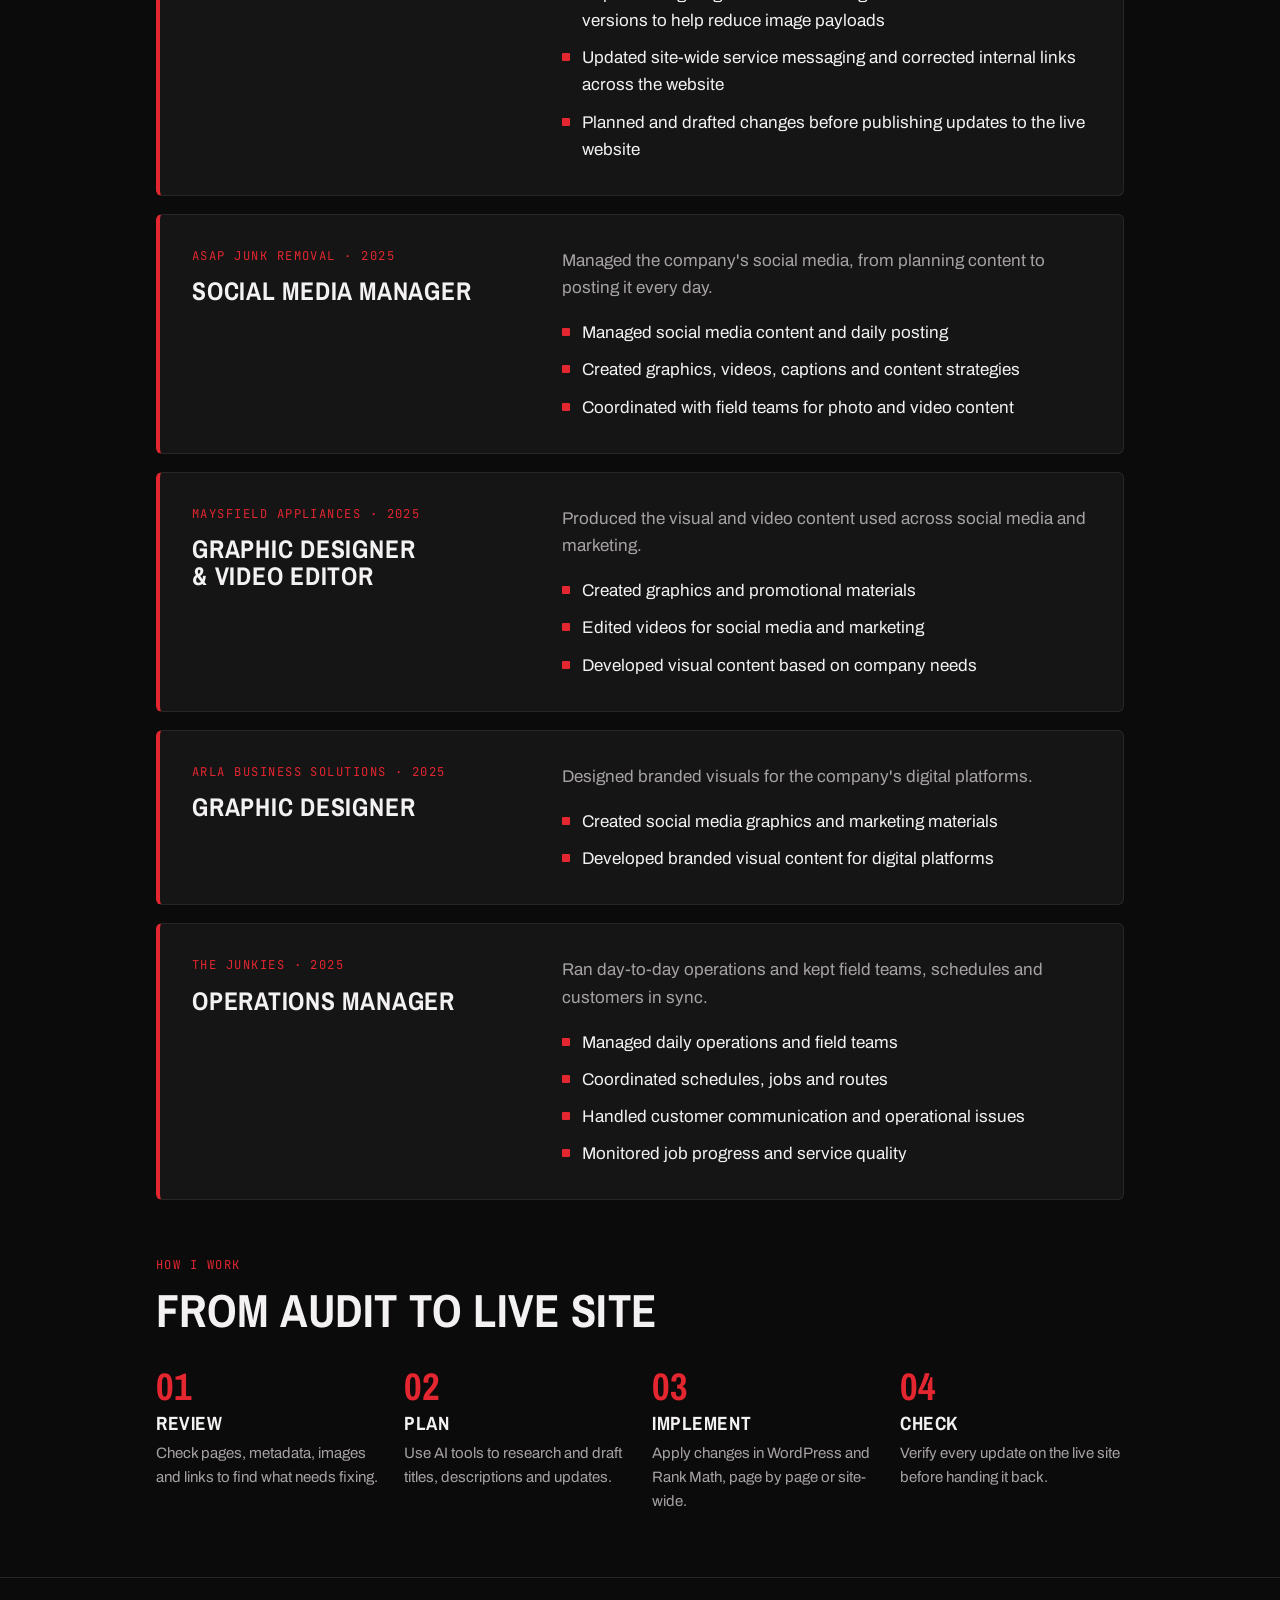
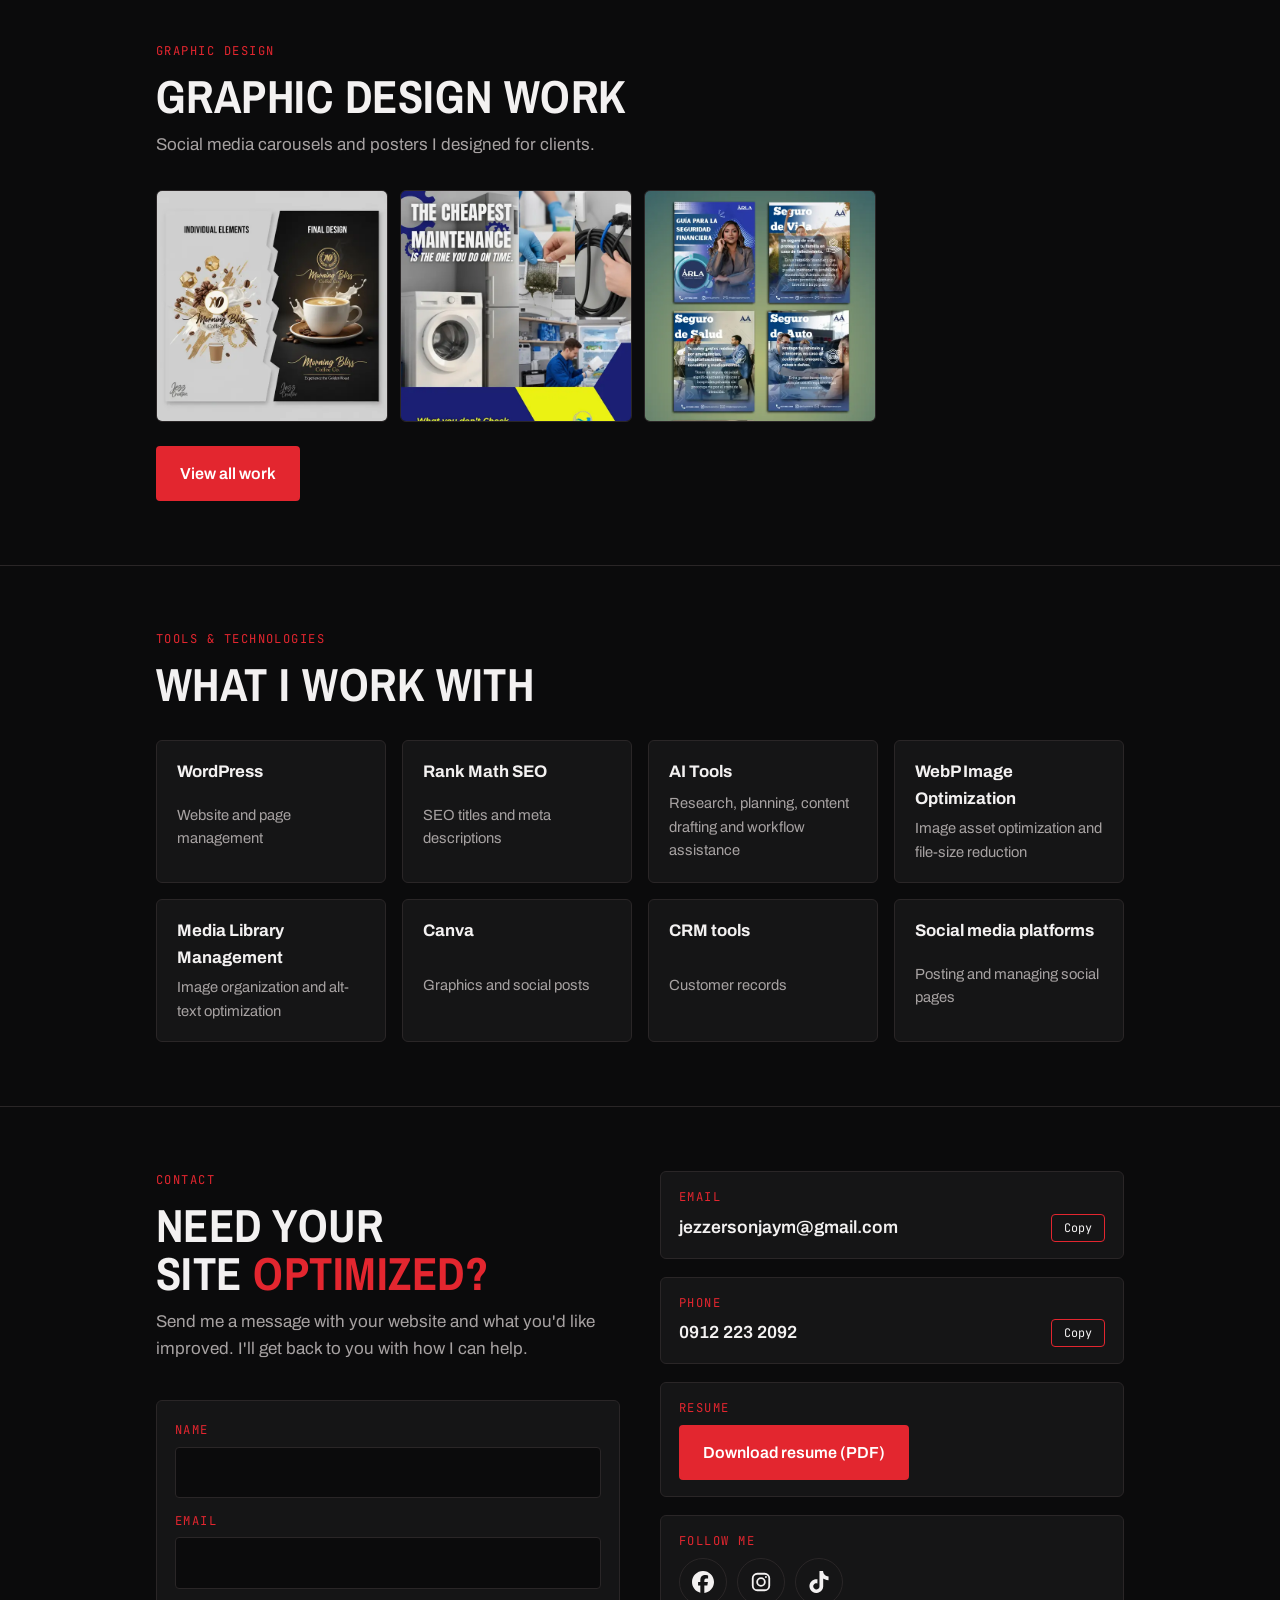
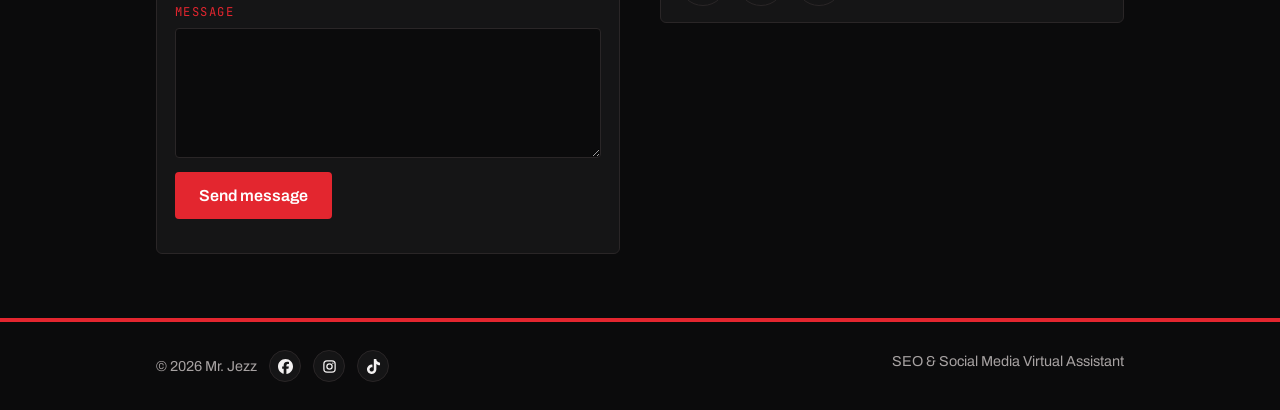
==== commit bf34abb0: "Move design gallery to its own page Co-Authored-By: Claude Opus 5.5 (1M context) <noreply@anthropic." ====
--- a/index.html
+++ b/index.html
@@ -28,179 +28,7 @@
 <link rel="preconnect" href="https://fonts.googleapis.com">
 <link rel="preconnect" href="https://fonts.gstatic.com" crossorigin>
 <link rel="stylesheet" href="https://fonts.googleapis.com/css2?family=Archivo:wght@400;500;600;800&family=Archivo+Narrow:wght@600;700&family=JetBrains+Mono:wght@400;500&display=swap">
-<style>
-/* Layout: black page, red accent; hero styled like a search result snippet, since titles and meta descriptions are the core work */
-:root{
-  --bg:#0b0b0c; --surface:#151516; --raise:#1d1d1f; --ink:#f3f1f1; --muted:#a7a2a2; --line:#2a2627;
-  --red:#e3262f; --red-deep:#9e141b; --red-soft:#2a1012;
-  --display:"Archivo Narrow", "Arial Narrow", "Helvetica Neue", sans-serif;
-  --body:"Archivo", "Helvetica Neue", Arial, sans-serif;
-  --mono:"JetBrains Mono", ui-monospace, Menlo, monospace;
-  color-scheme:dark;
-}
-*{box-sizing:border-box}
-body{margin:0;background:var(--bg);color:var(--ink);font-family:var(--body);font-size:17px;line-height:1.6}
-.wrap{max-width:1000px;margin:0 auto;padding-left:max(16px, env(safe-area-inset-left, 0px));padding-right:max(16px, env(safe-area-inset-right, 0px))}
-a{color:var(--red)}
-a:focus-visible,button:focus-visible{outline:2px solid var(--red);outline-offset:3px;border-radius:4px}
-h1,h2,h3{font-family:var(--display);line-height:1.05;text-wrap:balance;margin:0;text-transform:uppercase;letter-spacing:.01em}
-h2{font-size:clamp(2rem,5vw,2.9rem);font-weight:700}
-h3{font-size:1.2rem;font-weight:700;letter-spacing:.03em}
-p{margin:0}
-.label{font-family:var(--mono);font-size:.76rem;letter-spacing:.12em;text-transform:uppercase;color:var(--red)}
-
-header.top{border-bottom:1px solid var(--line);position:sticky;top:env(safe-area-inset-top, 0px);background:var(--bg);z-index:5}
-body::before{content:"";position:fixed;inset:0 0 auto;height:env(safe-area-inset-top, 0px);z-index:10;background:var(--bg)}
-header.top .wrap{display:flex;flex-wrap:wrap;justify-content:space-between;align-items:center;gap:10px 20px;padding-block:16px}
-.brand{font-family:var(--display);font-weight:700;font-size:1.35rem;text-transform:uppercase;text-decoration:none;color:var(--ink);letter-spacing:.04em}
-.brand b{color:var(--red)}
-nav{display:flex;flex-wrap:wrap;gap:18px}
-nav a{color:var(--muted);text-decoration:none;font-weight:500;font-size:.95rem}
-nav a:hover{color:var(--ink)}
-
-/* hero */
-.hero{border-bottom:4px solid var(--red);background-color:var(--bg);background-image:linear-gradient(to bottom,rgba(11,11,12,0) 60%,var(--bg) 100%),linear-gradient(to right,rgba(11,11,12,.95) 0%,rgba(11,11,12,.92) 45%,rgba(11,11,12,.56) 100%),url("hero-bg.webp");background-size:cover;background-position:center}
-.hero .lede{color:#c9c4c4}
-.hero .photo{width:138%;max-width:none;margin-inline:-19%}
-.hero .intro{position:relative;z-index:1}
-.hero{overflow-x:clip}
-@keyframes slide-in{from{opacity:0;transform:translateX(-40px)}to{opacity:1;transform:none}}
-@keyframes slide-in-right{from{opacity:0;transform:translateX(60px)}to{opacity:1;transform:none}}
-#about,#contact,#work{overflow-x:clip}
-/* work samples */
-.work-group{margin-top:36px}
-.work-grid{display:grid;grid-template-columns:repeat(3,1fr);gap:14px;align-items:start}
-.work-item{display:block;padding:0;border:1px solid var(--line);border-radius:6px;overflow:hidden;background:var(--surface);cursor:zoom-in}
-.work-item img{display:block;width:100%;height:auto;transition:transform .3s}
-.work-item:hover,.work-item:focus-visible{border-color:var(--red);outline:none}
-.work-item:hover img{transform:scale(1.03)}
-@media (max-width:820px){.work-grid{grid-template-columns:repeat(2,1fr)}}
-@media (max-width:480px){.work-grid.posters{grid-template-columns:1fr}}
-.lightbox{max-width:none;max-height:none;width:100vw;height:100vh;height:100dvh;box-sizing:border-box;margin:0;padding:56px 16px 16px;border:0;background:rgba(11,11,12,.95);color:var(--ink)}
-.lightbox[open]{display:flex;flex-direction:column;align-items:center;justify-content:center;gap:12px}
-.lightbox::backdrop{background:rgba(0,0,0,.6)}
-.lightbox img{max-width:min(100%,1100px);max-height:calc(100vh - 150px);max-height:calc(100dvh - 150px);min-height:0;width:auto;height:auto;object-fit:contain;border-radius:4px}
-.lb-cap{color:var(--muted);font-size:.92rem;text-align:center;max-width:60ch;margin:0}
-.lb-btn{position:absolute;border:1px solid var(--line);background:var(--surface);color:var(--ink);border-radius:50%;width:46px;height:46px;font-size:1.6rem;line-height:1;cursor:pointer}
-.lb-btn:hover,.lb-btn:focus-visible{background:var(--red);border-color:var(--red);color:#fff}
-.lb-close{top:10px;right:12px}
-.lb-prev{left:12px;top:50%;transform:translateY(-50%)}
-.lb-next{right:12px;top:50%;transform:translateY(-50%)}
-/* .anim sections replay their slide-ins each time they scroll back into view (see script at the end) */
-@media (prefers-reduced-motion:no-preference){
-  .js .anim:not(.play) .slide,.js .anim:not(.play) .slide-r{opacity:0}
-  .anim.play .slide{animation:slide-in .6s ease-out both;animation-delay:calc(var(--i) * .15s + .1s)}
-  .anim.play .slide-r{animation:slide-in-right .8s ease-out both;animation-delay:calc(var(--i,0) * .15s + .2s)}
-}
-.hero .facts{color:#bdb8b8}
-.hero .wrap{display:grid;grid-template-columns:1.2fr 1fr;gap:32px;align-items:center;padding-block:64px 56px}
-.intro{display:grid;gap:22px;min-width:0}
-.hero h1{font-size:clamp(2.8rem,8vw,5rem);font-weight:700}
-.hero h1 .h1-line{display:block}
-.hero h1 .h1-red{color:var(--red);display:block}
-.lede{color:var(--muted);font-size:1.12rem;max-width:34em}
-.cta{display:flex;flex-wrap:wrap;gap:12px}
-.btn{display:inline-block;padding:13px 22px;border-radius:4px;font-weight:600;text-decoration:none;font-family:var(--body);font-size:1rem;cursor:pointer;border:2px solid var(--red)}
-.btn.primary{background:var(--red);color:#fff}
-.btn.primary:hover{background:var(--red-deep);border-color:var(--red-deep)}
-.btn.ghost{background:transparent;color:var(--ink)}
-.facts{display:flex;flex-wrap:wrap;gap:8px 22px;font-family:var(--mono);font-size:.84rem;color:var(--muted)}
-.facts b{color:var(--ink);font-weight:500}
-.photo{display:block;width:100%;max-width:100%;height:auto;-webkit-mask-image:radial-gradient(ellipse 54% 56% at 50% 46%,#000 66%,transparent 100%);mask-image:radial-gradient(ellipse 54% 56% at 50% 46%,#000 66%,transparent 100%)}
-
-/* search snippet */
-.snippet{background:var(--surface);border:1px solid var(--line);border-radius:8px;padding:18px 20px;display:grid;gap:4px;max-width:36em;min-width:0}
-.snippet .url{font-family:var(--mono);font-size:.78rem;color:var(--muted);word-break:break-all}
-.snippet .t{color:#ff6a70;font-size:1.15rem;font-weight:500;text-decoration:none}
-.snippet a.t:hover,.snippet a.t:focus-visible{text-decoration:underline}
-.snippet .d{color:var(--muted);font-size:.93rem}
-.snippet .meta{display:flex;flex-wrap:wrap;gap:6px 14px;margin-top:8px;font-family:var(--mono);font-size:.72rem;color:var(--muted)}
-.snippet .meta span::before{content:"✓ ";color:var(--red)}
-
-section{padding-block:64px;border-bottom:1px solid var(--line)}
-.head{display:grid;gap:10px;margin-bottom:32px;max-width:42em}
-.head p{color:var(--muted)}
-
-/* about */
-.about{display:grid;grid-template-columns:1.5fr 1fr;gap:40px}
-.about > *{min-width:0}
-.about p+p{margin-top:14px}
-.dl{display:grid;gap:16px;align-content:start;background:var(--surface);border:1px solid var(--line);border-top:3px solid var(--red);border-radius:6px;padding:22px;margin:0}
-.dl div{display:grid;gap:2px}
-.dl dt{font-family:var(--mono);font-size:.74rem;letter-spacing:.1em;text-transform:uppercase;color:var(--muted)}
-.dl dd{margin:0;font-weight:600}
-
-/* skills */
-.skills{display:grid;grid-template-columns:repeat(3,1fr);gap:1px;background:var(--line);border:1px solid var(--line);border-radius:6px;overflow:hidden}
-.skill{background:var(--bg);padding:22px;display:grid;gap:8px;align-content:start}
-.skill h3{font-size:1.05rem}
-.subhead{font-size:1.15rem;margin:36px 0 14px;color:var(--ink)}
-.head + .subhead{margin-top:0}
-.skill p{color:var(--muted);font-size:.94rem}
-
-/* experience */
-.exp{display:grid;grid-template-columns:1fr 1.6fr;gap:40px;background:var(--surface);border:1px solid var(--line);border-left:4px solid var(--red);border-radius:6px;padding:32px}
-.exp > *{min-width:0}
-.exp + .exp{margin-top:18px}
-.exp h3{font-size:1.6rem}
-.exp .desc{color:var(--muted)}
-.tasks{list-style:none;margin:0;padding:0;display:grid;gap:10px}
-.tasks li{display:grid;grid-template-columns:auto 1fr;gap:12px;align-items:baseline}
-.tasks li::before{content:"";width:8px;height:8px;background:var(--red);border-radius:1px;transform:translateY(-2px)}
-
-/* process */
-.steps{display:grid;grid-template-columns:repeat(4,1fr);gap:24px;counter-reset:s}
-.step{display:grid;gap:8px;align-content:start;counter-increment:s}
-.step::before{content:counter(s, decimal-leading-zero);font-family:var(--display);font-size:2.4rem;font-weight:700;color:var(--red);line-height:1}
-.step p{color:var(--muted);font-size:.94rem}
-
-/* tools */
-.tools{display:grid;grid-template-columns:repeat(auto-fit,minmax(220px,1fr));gap:16px}
-.tool{background:var(--surface);border:1px solid var(--line);border-radius:6px;padding:18px 20px;display:grid;gap:4px}
-.tool strong{font-size:1.05rem}
-.tool span{color:var(--muted);font-size:.92rem}
-
-/* contact */
-.contact .wrap{display:grid;grid-template-columns:1fr 1fr;gap:40px;align-items:start}
-.contact .wrap > *{min-width:0}
-.lines{display:grid;gap:18px}
-.line{display:grid;gap:6px;background:var(--surface);border:1px solid var(--line);border-radius:6px;padding:16px 18px}
-.line .row{display:flex;flex-wrap:wrap;align-items:center;justify-content:space-between;gap:10px}
-.line .val{font-weight:600;font-size:1.1rem;user-select:all;word-break:break-all}
-.copy{font-family:var(--mono);font-size:.74rem;padding:5px 12px;border-radius:4px;border:1px solid var(--red);background:transparent;color:var(--ink);cursor:pointer}
-.copy:hover{background:var(--red-soft)}
-.contact h2 span{color:var(--red)}
-.socials{display:flex;flex-wrap:wrap;gap:10px}
-.social{display:inline-grid;place-items:center;width:48px;height:48px;border-radius:50%;border:1px solid var(--line);background:var(--surface);color:var(--ink);transition:background .2s,border-color .2s,color .2s}
-.social:hover,.social:focus-visible{background:var(--red);border-color:var(--red);color:#fff}
-.social.sm{width:32px;height:32px}
-footer .wrap > span:first-child{display:inline-flex;align-items:center;gap:12px}
-@media (prefers-reduced-motion:reduce){.social{transition:none}}
-.cform{display:grid;gap:14px;margin-top:28px;background:var(--surface);border:1px solid var(--line);border-radius:6px;padding:20px 18px}
-.cform label{display:grid;gap:6px}
-.cform input,.cform textarea{width:100%;font:inherit;color:var(--ink);background:var(--bg);border:1px solid var(--line);border-radius:4px;padding:11px 12px}
-.cform textarea{min-height:130px;resize:vertical}
-.cform input:focus,.cform textarea:focus{outline:none;border-color:var(--red);box-shadow:0 0 0 3px var(--red-soft)}
-.cform .btn{justify-self:start}
-.cform .btn:disabled{opacity:.6;cursor:wait}
-.cform .hp{position:absolute;left:-9999px;width:1px;height:1px;overflow:hidden}
-.form-status{margin:0;font-weight:600}
-.form-status.ok{color:var(--ink)}
-.form-status.err{color:var(--red)}
-
-footer .wrap{padding-block:28px;display:flex;flex-wrap:wrap;justify-content:space-between;gap:10px;color:var(--muted);font-size:.9rem}
-
-@media (max-width:820px){
-  .hero .wrap,.about,.exp,.contact .wrap{grid-template-columns:1fr}
-  .skills{grid-template-columns:1fr 1fr}
-  .steps{grid-template-columns:1fr 1fr}
-  .hero .photo{width:100%;max-width:340px;margin-inline:auto}
-  .hero{background-image:linear-gradient(to bottom,rgba(11,11,12,.88),rgba(11,11,12,.9) 70%,var(--bg)),url("hero-bg.webp")}
-  .exp{padding:24px}
-}
-@media (max-width:500px){.skills,.steps{grid-template-columns:1fr} header.top{position:static}}
-@media (prefers-reduced-motion:no-preference){.btn{transition:background .15s, transform .15s}.btn:hover{transform:translateY(-1px)}}
-</style>
+<link rel="stylesheet" href="styles.css">
 </head>
 <body>
 
@@ -211,7 +39,7 @@
       <a href="#about">About</a>
       <a href="#skills">Skills</a>
       <a href="#experience">Experience</a>
-      <a href="#work">Work</a>
+      <a href="work.html">Work</a>
       <a href="#tools">Tools</a>
       <a href="#contact">Contact</a>
     </nav>
@@ -389,65 +217,15 @@
     </div>
   </section>
 
-  <section id="work">
-    <div class="wrap">
-      <div class="anim"><div class="head slide" style="--i:0"><span class="label">Graphic design</span><h2>Graphic design work</h2><p>Social media carousels and posters I designed for clients.</p></div></div>
-      <div class="work-group anim" data-group="posters">
-        <h3 class="subhead slide" style="--i:0">Posters &amp; social post designs</h3>
-        <div class="work-grid posters">
-          <button class="work-item slide-r" style="--i:0" type="button" data-full="images/work/poster-01.webp" data-w="1024" data-h="1024"><img src="images/work/poster-01-thumb.webp" width="600" height="600" loading="lazy" decoding="async" alt="Social media post designs: tech conference, fall coffee menu, 30-day fitness challenge and pet spa winter sale"></button>
-          <button class="work-item slide-r" style="--i:1" type="button" data-full="images/work/poster-02.webp" data-w="1024" data-h="1024"><img src="images/work/poster-02-thumb.webp" width="600" height="600" loading="lazy" decoding="async" alt="Social media post designs: eco-friendly home cleaning, artisan bakery, digital growth strategies, pet grooming and yoga studio"></button>
-          <button class="work-item slide-r" style="--i:2" type="button" data-full="images/work/poster-03.webp" data-w="1024" data-h="1024"><img src="images/work/poster-03-thumb.webp" width="600" height="600" loading="lazy" decoding="async" alt="Social media template set for a design studio: services, process, results and limited offer posts"></button>
-          <button class="work-item slide-r" style="--i:3" type="button" data-full="images/work/poster-04.webp" data-w="1024" data-h="1024"><img src="images/work/poster-04-thumb.webp" width="600" height="600" loading="lazy" decoding="async" alt="Social media template set for a digital agency in teal and green: online presence, team, results and animated reels"></button>
-          <button class="work-item slide-r" style="--i:4" type="button" data-full="images/work/poster-05.webp" data-w="1024" data-h="1024"><img src="images/work/poster-05-thumb.webp" width="600" height="600" loading="lazy" decoding="async" alt="Social media template set in navy, teal and yellow: process, client success, expert team and limited-time offer"></button>
-          <button class="work-item slide-r" style="--i:5" type="button" data-full="images/work/poster-06.webp" data-w="1024" data-h="1024"><img src="images/work/poster-06-thumb.webp" width="600" height="600" loading="lazy" decoding="async" alt="Morning Bliss Coffee Co. poster: individual elements and final design"></button>
-          <button class="work-item slide-r" style="--i:5" type="button" data-full="images/work/poster-07.webp" data-w="1024" data-h="1024"><img src="images/work/poster-07-thumb.webp" width="600" height="600" loading="lazy" decoding="async" alt="Lux Timepieces watch poster: individual elements and final design"></button>
-          <button class="work-item slide-r" style="--i:5" type="button" data-full="images/work/poster-08.webp" data-w="1024" data-h="1024"><img src="images/work/poster-08-thumb.webp" width="600" height="600" loading="lazy" decoding="async" alt="Quote poster, &quot;The future belongs to those who believe in the beauty of their dreams&quot;: individual elements and final design"></button>
-          <button class="work-item slide-r" style="--i:5" type="button" data-full="images/work/poster-09.webp" data-w="1024" data-h="1024"><img src="images/work/poster-09-thumb.webp" width="600" height="600" loading="lazy" decoding="async" alt="Morning Bliss iced coffee poster: individual elements and final design"></button>
-          <button class="work-item slide-r" style="--i:5" type="button" data-full="images/work/poster-10.webp" data-w="1024" data-h="1024"><img src="images/work/poster-10-thumb.webp" width="600" height="600" loading="lazy" decoding="async" alt="Gourmet chocolate bar, salted caramel crunch poster: individual elements and final design"></button>
-          <button class="work-item slide-r" style="--i:5" type="button" data-full="images/work/poster-11.webp" data-w="1024" data-h="1024"><img src="images/work/poster-11-thumb.webp" width="600" height="600" loading="lazy" decoding="async" alt="Voltmax energy drink, Electric Berry Blast poster: individual elements and final design"></button>
-        </div>
-      </div>
-      <div class="work-group anim" data-group="arla">
-        <h3 class="subhead slide" style="--i:0">Arla insurance carousel (Spanish)</h3>
-        <div class="work-grid">
-          <button class="work-item slide-r" style="--i:0" type="button" data-full="images/work/arla-01.webp" data-w="1078" data-h="1600"><img src="images/work/arla-01-thumb.webp" width="600" height="890" loading="lazy" decoding="async" alt="Arla insurance carousel: financial security guide with life, health, auto and home insurance slides"></button>
-          <button class="work-item slide-r" style="--i:1" type="button" data-full="images/work/arla-02.webp" data-w="1078" data-h="1600"><img src="images/work/arla-02-thumb.webp" width="600" height="890" loading="lazy" decoding="async" alt="Arla insurance carousel: case studies on medical emergencies, car accidents, loss of the main provider, serious illness and retirement"></button>
-          <button class="work-item slide-r" style="--i:2" type="button" data-full="images/work/arla-03.webp" data-w="1078" data-h="1600"><img src="images/work/arla-03-thumb.webp" width="600" height="890" loading="lazy" decoding="async" alt="Arla insurance carousel: common mistakes when buying life insurance at the bank"></button>
-          <button class="work-item slide-r" style="--i:3" type="button" data-full="images/work/arla-04.webp" data-w="1078" data-h="1600"><img src="images/work/arla-04-thumb.webp" width="600" height="890" loading="lazy" decoding="async" alt="Arla insurance carousel: insurer versus bank life insurance and the benefits of long-term coverage"></button>
-        </div>
-      </div>
-      <div class="work-group anim" data-group="deals">
-        <h3 class="subhead slide" style="--i:0">Maysfield Appliance deals carousel</h3>
-        <div class="work-grid">
-          <button class="work-item slide-r" style="--i:0" type="button" data-full="images/work/deals-01.webp" data-w="960" data-h="1200"><img src="images/work/deals-01-thumb.webp" width="600" height="750" loading="lazy" decoding="async" alt="Maysfield Appliance carousel cover: Save big, unbeatable deals"></button>
-          <button class="work-item slide-r" style="--i:1" type="button" data-full="images/work/deals-02.webp" data-w="960" data-h="1200"><img src="images/work/deals-02-thumb.webp" width="600" height="750" loading="lazy" decoding="async" alt="Maysfield Appliance carousel: refurbished Electrolux dryer for $499"></button>
-          <button class="work-item slide-r" style="--i:2" type="button" data-full="images/work/deals-03.webp" data-w="960" data-h="1200"><img src="images/work/deals-03-thumb.webp" width="600" height="750" loading="lazy" decoding="async" alt="Maysfield Appliance carousel: open-box Hisense 17 cu ft convertible upright freezer for $599"></button>
-          <button class="work-item slide-r" style="--i:3" type="button" data-full="images/work/deals-04.webp" data-w="960" data-h="1200"><img src="images/work/deals-04-thumb.webp" width="600" height="750" loading="lazy" decoding="async" alt="Maysfield Appliance carousel closing slide: save money, certified quality and peace of mind"></button>
-        </div>
-      </div>
-      <div class="work-group anim" data-group="maintenance">
-        <h3 class="subhead slide" style="--i:0">Maysfield maintenance tips carousel</h3>
-        <div class="work-grid">
-          <button class="work-item slide-r" style="--i:0" type="button" data-full="images/work/maintenance-01.webp" data-w="960" data-h="1200"><img src="images/work/maintenance-01-thumb.webp" width="600" height="750" loading="lazy" decoding="async" alt="Maintenance tips carousel cover: The cheapest maintenance is the one you do on time"></button>
-          <button class="work-item slide-r" style="--i:1" type="button" data-full="images/work/maintenance-02.webp" data-w="960" data-h="1200"><img src="images/work/maintenance-02-thumb.webp" width="600" height="750" loading="lazy" decoding="async" alt="Maintenance tip: a clean filter prevents malfunctions and bad smells"></button>
-          <button class="work-item slide-r" style="--i:2" type="button" data-full="images/work/maintenance-03.webp" data-w="960" data-h="1200"><img src="images/work/maintenance-03-thumb.webp" width="600" height="750" loading="lazy" decoding="async" alt="Maintenance tip: unplugging and checking cables once a year prevents shorts"></button>
-          <button class="work-item slide-r" style="--i:3" type="button" data-full="images/work/maintenance-04.webp" data-w="960" data-h="1200"><img src="images/work/maintenance-04-thumb.webp" width="600" height="750" loading="lazy" decoding="async" alt="Maintenance tip: defrost your fridge if you notice ice build-up"></button>
-          <button class="work-item slide-r" style="--i:4" type="button" data-full="images/work/maintenance-05.webp" data-w="960" data-h="1200"><img src="images/work/maintenance-05-thumb.webp" width="600" height="750" loading="lazy" decoding="async" alt="Maintenance tip: taking care of your appliances is saving money"></button>
-          <button class="work-item slide-r" style="--i:5" type="button" data-full="images/work/maintenance-06.webp" data-w="960" data-h="1200"><img src="images/work/maintenance-06-thumb.webp" width="600" height="750" loading="lazy" decoding="async" alt="Maintenance carousel closing slide: book your check-up with Maysfield Appliance"></button>
-        </div>
-      </div>
-      <div class="work-group anim" data-group="repair">
-        <h3 class="subhead slide" style="--i:0">Maysfield repair service carousel</h3>
-        <div class="work-grid">
-          <button class="work-item slide-r" style="--i:0" type="button" data-full="images/work/repair-01.webp" data-w="960" data-h="1200"><img src="images/work/repair-01-thumb.webp" width="600" height="750" loading="lazy" decoding="async" alt="Repair service carousel cover: Did your fridge stop working today?"></button>
-          <button class="work-item slide-r" style="--i:1" type="button" data-full="images/work/repair-02.webp" data-w="960" data-h="1200"><img src="images/work/repair-02-thumb.webp" width="600" height="750" loading="lazy" decoding="async" alt="Repair service carousel: express service in Edmonton, usually checked the same day"></button>
-          <button class="work-item slide-r" style="--i:2" type="button" data-full="images/work/repair-03.webp" data-w="960" data-h="1200"><img src="images/work/repair-03-thumb.webp" width="600" height="750" loading="lazy" decoding="async" alt="Repair service carousel: is it worth repairing? An honest diagnosis"></button>
-          <button class="work-item slide-r" style="--i:3" type="button" data-full="images/work/repair-04.webp" data-w="960" data-h="1200"><img src="images/work/repair-04-thumb.webp" width="600" height="750" loading="lazy" decoding="async" alt="Repair service carousel: the cost depends on the damage, with a clear estimate"></button>
-          <button class="work-item slide-r" style="--i:4" type="button" data-full="images/work/repair-05.webp" data-w="960" data-h="1200"><img src="images/work/repair-05-thumb.webp" width="600" height="750" loading="lazy" decoding="async" alt="Repair service carousel: all repairs come with a warranty"></button>
-          <button class="work-item slide-r" style="--i:5" type="button" data-full="images/work/repair-06.webp" data-w="960" data-h="1200"><img src="images/work/repair-06-thumb.webp" width="600" height="750" loading="lazy" decoding="async" alt="Repair service carousel closing slide: need help with your washer, fridge or stove? Message us"></button>
-        </div>
-      </div>
+  <section id="work" class="work-teaser anim">
+    <div class="wrap">
+      <div class="head slide" style="--i:0"><span class="label">Graphic design</span><h2>Graphic design work</h2><p>Social media carousels and posters I designed for clients.</p></div>
+      <div class="previews">
+        <a class="slide-r" style="--i:0" href="work.html#posters"><img src="images/work/poster-06-thumb.webp" width="600" height="600" loading="lazy" decoding="async" alt="Morning Bliss Coffee Co. poster: individual elements and final design"></a>
+        <a class="slide-r" style="--i:1" href="work.html#maintenance"><img src="images/work/maintenance-01-thumb.webp" width="600" height="750" loading="lazy" decoding="async" alt="Maintenance tips carousel cover for Maysfield Appliance"></a>
+        <a class="slide-r" style="--i:2" href="work.html#arla"><img src="images/work/arla-01-thumb.webp" width="600" height="890" loading="lazy" decoding="async" alt="Arla insurance carousel: financial security guide"></a>
+      </div>
+      <a class="btn primary slide" style="--i:1" href="work.html">View all work</a>
     </div>
   </section>
 
@@ -492,78 +270,11 @@
   </section>
 </main>
 
-<dialog class="lightbox" id="lightbox" aria-label="Design preview">
-  <img id="lb-img" src="" alt="">
-  <p class="lb-cap" id="lb-cap"></p>
-  <button class="lb-btn lb-close" type="button" aria-label="Close">×</button>
-  <button class="lb-btn lb-prev" type="button" aria-label="Previous design">‹</button>
-  <button class="lb-btn lb-next" type="button" aria-label="Next design">›</button>
-</dialog>
 
 <footer>
   <div class="wrap"><span>© 2026 Mr. Jezz <a class="social sm" href="https://www.facebook.com/jezzersonjay.r.mangalay.3" target="_blank" rel="noopener me" aria-label="Mr. Jezz on Facebook" title="Facebook"><svg viewBox="0 0 24 24" width="15" height="15" fill="currentColor" aria-hidden="true"><path d="M9.101 23.691v-7.98H6.627v-3.667h2.474v-1.58c0-4.085 1.848-5.978 5.858-5.978.401 0 .955.042 1.468.103a8.68 8.68 0 0 1 1.141.195v3.325a8.623 8.623 0 0 0-.653-.036 26.805 26.805 0 0 0-.733-.009c-.707 0-1.259.096-1.675.309a1.686 1.686 0 0 0-.679.622c-.258.42-.374.995-.374 1.752v1.297h3.919l-.386 2.103-.287 1.564h-3.246v8.245C19.396 23.238 24 18.179 24 12.044c0-6.627-5.373-12-12-12s-12 5.373-12 12c0 5.628 3.874 10.35 9.101 11.647Z"/></svg></a><a class="social sm" href="https://www.instagram.com/jezz.0518/" target="_blank" rel="noopener me" aria-label="Mr. Jezz on Instagram" title="Instagram"><svg viewBox="0 0 24 24" width="15" height="15" fill="none" stroke="currentColor" stroke-width="2" aria-hidden="true"><rect x="3" y="3" width="18" height="18" rx="5"/><circle cx="12" cy="12" r="4.2"/><circle cx="17.4" cy="6.6" r="1.1" fill="currentColor" stroke="none"/></svg></a><a class="social sm" href="https://www.tiktok.com/@motojezz.va" target="_blank" rel="noopener me" aria-label="Mr. Jezz on TikTok" title="TikTok"><svg viewBox="0 0 24 24" width="15" height="15" fill="currentColor" aria-hidden="true"><path d="M12.525.02c1.31-.02 2.61-.01 3.91-.02.08 1.53.63 3.09 1.75 4.17 1.12 1.11 2.7 1.62 4.24 1.79v4.03c-1.44-.05-2.89-.35-4.2-.97-.57-.26-1.1-.59-1.62-.93-.01 2.92.01 5.84-.02 8.75-.08 1.4-.54 2.79-1.35 3.94-1.31 1.92-3.58 3.17-5.91 3.21-1.43.08-2.86-.31-4.08-1.03-2.02-1.19-3.44-3.37-3.65-5.71-.02-.5-.03-1-.01-1.49.18-1.9 1.12-3.72 2.58-4.96 1.66-1.44 3.98-2.13 6.15-1.72.02 1.48-.04 2.96-.04 4.44-.99-.32-2.15-.23-3.02.37-.63.41-1.11 1.04-1.36 1.75-.21.51-.15 1.07-.14 1.61.24 1.64 1.82 3.02 3.5 2.87 1.12-.01 2.19-.66 2.77-1.61.19-.33.4-.67.41-1.06.1-1.79.06-3.57.07-5.36.01-4.03-.01-8.05.02-12.07z"/></svg></a></span><span>SEO &amp; Social Media Virtual Assistant</span></div>
 </footer>
 
-<script>
-document.querySelectorAll('.copy').forEach(function(b){
-  b.addEventListener('click',function(){
-    var el=document.getElementById(b.dataset.copy), t=el.textContent;
-    function done(){b.textContent='Copied';setTimeout(function(){b.textContent='Copy'},1500)}
-    function fallback(){var r=document.createRange();r.selectNodeContents(el);var s=getSelection();s.removeAllRanges();s.addRange(r)}
-    try{navigator.clipboard.writeText(t).then(done,fallback)}catch(e){fallback()}
-  });
-});
-// Lightbox for the design samples; arrows move within the clicked group
-(function(){
-  var lb=document.getElementById('lightbox'), img=document.getElementById('lb-img'), cap=document.getElementById('lb-cap'), items=[], idx=0;
-  if(!lb.showModal) return;
-  function show(i){
-    idx=(i+items.length)%items.length;
-    var b=items[idx], t=b.querySelector('img');
-    img.src=b.dataset.full; img.width=b.dataset.w; img.height=b.dataset.h; img.alt=t.alt; cap.textContent=t.alt;
-  }
-  document.querySelectorAll('.work-item').forEach(function(b){
-    b.addEventListener('click',function(){
-      items=[].slice.call(b.closest('.work-group').querySelectorAll('.work-item'));
-      show(items.indexOf(b)); lb.showModal();
-    });
-  });
-  lb.querySelector('.lb-close').addEventListener('click',function(){lb.close()});
-  lb.querySelector('.lb-prev').addEventListener('click',function(){show(idx-1)});
-  lb.querySelector('.lb-next').addEventListener('click',function(){show(idx+1)});
-  lb.addEventListener('click',function(e){if(e.target===lb) lb.close()});
-  lb.addEventListener('keydown',function(e){
-    if(e.key==='ArrowLeft') show(idx-1);
-    else if(e.key==='ArrowRight') show(idx+1);
-  });
-  lb.addEventListener('close',function(){img.removeAttribute('src')});
-})();
-// Replay each .anim section's slide-in every time it comes back into view
-(function(){
-  var els=document.querySelectorAll('.anim');
-  if(!('IntersectionObserver' in window)){els.forEach(function(el){el.classList.add('play')});return}
-  // reset once a section has fully left the screen, replay when 30% of it (or of the screen, for tall sections) is back in view
-  var io=new IntersectionObserver(function(entries){
-    entries.forEach(function(e){
-      if(!e.isIntersecting) e.target.classList.remove('play');
-      else if(e.intersectionRatio>=.3||e.intersectionRect.height>=innerHeight*.3) e.target.classList.add('play');
-    });
-  },{threshold:[0,.1,.2,.3]});
-  els.forEach(function(el){io.observe(el)});
-})();
-(function(){
-  var f=document.getElementById('contact-form'), st=document.getElementById('form-status'), btn=f.querySelector('button');
-  f.addEventListener('submit',function(e){
-    e.preventDefault();
-    if(f._honey.value) return;
-    btn.disabled=true; btn.textContent='Sending…'; st.className='form-status'; st.textContent='';
-    fetch('https://formsubmit.co/ajax/jezzersonjaym@gmail.com',{method:'POST',headers:{'Accept':'application/json'},body:new FormData(f)})
-      .then(function(r){return r.json().then(function(d){if(!r.ok||String(d.success)!=='true')throw 0})})
-      .then(function(){f.reset();st.className='form-status ok';st.textContent="Thanks, I'll get back to you soon."})
-      .catch(function(){st.className='form-status err';st.textContent="Sorry, that didn't send. Please email me at jezzersonjaym@gmail.com."})
-      .then(function(){btn.disabled=false;btn.textContent='Send message'});
-  });
-})();
-</script>
+<script src="script.js"></script>
 </body>
 </html>
--- a/styles.css
+++ b/styles.css
@@ -0,0 +1,183 @@
+/* Layout: black page, red accent; hero styled like a search result snippet, since titles and meta descriptions are the core work */
+:root{
+  --bg:#0b0b0c; --surface:#151516; --raise:#1d1d1f; --ink:#f3f1f1; --muted:#a7a2a2; --line:#2a2627;
+  --red:#e3262f; --red-deep:#9e141b; --red-soft:#2a1012;
+  --display:"Archivo Narrow", "Arial Narrow", "Helvetica Neue", sans-serif;
+  --body:"Archivo", "Helvetica Neue", Arial, sans-serif;
+  --mono:"JetBrains Mono", ui-monospace, Menlo, monospace;
+  color-scheme:dark;
+}
+*{box-sizing:border-box}
+body{margin:0;background:var(--bg);color:var(--ink);font-family:var(--body);font-size:17px;line-height:1.6}
+.wrap{max-width:1000px;margin:0 auto;padding-left:max(16px, env(safe-area-inset-left, 0px));padding-right:max(16px, env(safe-area-inset-right, 0px))}
+a{color:var(--red)}
+a:focus-visible,button:focus-visible{outline:2px solid var(--red);outline-offset:3px;border-radius:4px}
+h1,h2,h3{font-family:var(--display);line-height:1.05;text-wrap:balance;margin:0;text-transform:uppercase;letter-spacing:.01em}
+h2{font-size:clamp(2rem,5vw,2.9rem);font-weight:700}
+h3{font-size:1.2rem;font-weight:700;letter-spacing:.03em}
+p{margin:0}
+.label{font-family:var(--mono);font-size:.76rem;letter-spacing:.12em;text-transform:uppercase;color:var(--red)}
+
+header.top{border-bottom:1px solid var(--line);position:sticky;top:env(safe-area-inset-top, 0px);background:var(--bg);z-index:5}
+body::before{content:"";position:fixed;inset:0 0 auto;height:env(safe-area-inset-top, 0px);z-index:10;background:var(--bg)}
+header.top .wrap{display:flex;flex-wrap:wrap;justify-content:space-between;align-items:center;gap:10px 20px;padding-block:16px}
+.brand{font-family:var(--display);font-weight:700;font-size:1.35rem;text-transform:uppercase;text-decoration:none;color:var(--ink);letter-spacing:.04em}
+.brand b{color:var(--red)}
+nav{display:flex;flex-wrap:wrap;gap:18px}
+nav a{color:var(--muted);text-decoration:none;font-weight:500;font-size:.95rem}
+nav a:hover{color:var(--ink)}
+
+/* hero */
+.hero{border-bottom:4px solid var(--red);background-color:var(--bg);background-image:linear-gradient(to bottom,rgba(11,11,12,0) 60%,var(--bg) 100%),linear-gradient(to right,rgba(11,11,12,.95) 0%,rgba(11,11,12,.92) 45%,rgba(11,11,12,.56) 100%),url("hero-bg.webp");background-size:cover;background-position:center}
+.hero .lede{color:#c9c4c4}
+.hero .photo{width:138%;max-width:none;margin-inline:-19%}
+.hero .intro{position:relative;z-index:1}
+.hero{overflow-x:clip}
+@keyframes slide-in{from{opacity:0;transform:translateX(-40px)}to{opacity:1;transform:none}}
+@keyframes slide-in-right{from{opacity:0;transform:translateX(60px)}to{opacity:1;transform:none}}
+#about,#contact,#work{overflow-x:clip}
+/* work samples */
+.work-group{margin-top:36px}
+.work-grid{display:grid;grid-template-columns:repeat(3,1fr);gap:14px;align-items:start}
+.work-item{display:block;padding:0;border:1px solid var(--line);border-radius:6px;overflow:hidden;background:var(--surface);cursor:zoom-in}
+.work-item img{display:block;width:100%;height:auto;transition:transform .3s}
+.work-item:hover,.work-item:focus-visible{border-color:var(--red);outline:none}
+.work-item:hover img{transform:scale(1.03)}
+@media (max-width:820px){.work-grid{grid-template-columns:repeat(2,1fr)}}
+@media (max-width:480px){.work-grid.posters{grid-template-columns:1fr}}
+.lightbox{max-width:none;max-height:none;width:100vw;height:100vh;height:100dvh;box-sizing:border-box;margin:0;padding:56px 16px 16px;border:0;background:rgba(11,11,12,.95);color:var(--ink)}
+.lightbox[open]{display:flex;flex-direction:column;align-items:center;justify-content:center;gap:12px}
+.lightbox::backdrop{background:rgba(0,0,0,.6)}
+.lightbox img{max-width:min(100%,1100px);max-height:calc(100vh - 150px);max-height:calc(100dvh - 150px);min-height:0;width:auto;height:auto;object-fit:contain;border-radius:4px}
+.lb-cap{color:var(--muted);font-size:.92rem;text-align:center;max-width:60ch;margin:0}
+.lb-btn{position:absolute;border:1px solid var(--line);background:var(--surface);color:var(--ink);border-radius:50%;width:46px;height:46px;font-size:1.6rem;line-height:1;cursor:pointer}
+.lb-btn:hover,.lb-btn:focus-visible{background:var(--red);border-color:var(--red);color:#fff}
+.lb-close{top:10px;right:12px}
+.lb-prev{left:12px;top:50%;transform:translateY(-50%)}
+.lb-next{right:12px;top:50%;transform:translateY(-50%)}
+/* .anim sections replay their slide-ins each time they scroll back into view (see script at the end) */
+@media (prefers-reduced-motion:no-preference){
+  .js .anim:not(.play) .slide,.js .anim:not(.play) .slide-r{opacity:0}
+  .anim.play .slide{animation:slide-in .6s ease-out both;animation-delay:calc(var(--i) * .15s + .1s)}
+  .anim.play .slide-r{animation:slide-in-right .8s ease-out both;animation-delay:calc(var(--i,0) * .15s + .2s)}
+}
+.hero .facts{color:#bdb8b8}
+.hero .wrap{display:grid;grid-template-columns:1.2fr 1fr;gap:32px;align-items:center;padding-block:64px 56px}
+.intro{display:grid;gap:22px;min-width:0}
+.hero h1{font-size:clamp(2.8rem,8vw,5rem);font-weight:700}
+.hero h1 .h1-line{display:block}
+.hero h1 .h1-red{color:var(--red);display:block}
+.lede{color:var(--muted);font-size:1.12rem;max-width:34em}
+.cta{display:flex;flex-wrap:wrap;gap:12px}
+.btn{display:inline-block;padding:13px 22px;border-radius:4px;font-weight:600;text-decoration:none;font-family:var(--body);font-size:1rem;cursor:pointer;border:2px solid var(--red)}
+.btn.primary{background:var(--red);color:#fff}
+.btn.primary:hover{background:var(--red-deep);border-color:var(--red-deep)}
+.btn.ghost{background:transparent;color:var(--ink)}
+.facts{display:flex;flex-wrap:wrap;gap:8px 22px;font-family:var(--mono);font-size:.84rem;color:var(--muted)}
+.facts b{color:var(--ink);font-weight:500}
+.photo{display:block;width:100%;max-width:100%;height:auto;-webkit-mask-image:radial-gradient(ellipse 54% 56% at 50% 46%,#000 66%,transparent 100%);mask-image:radial-gradient(ellipse 54% 56% at 50% 46%,#000 66%,transparent 100%)}
+
+/* search snippet */
+.snippet{background:var(--surface);border:1px solid var(--line);border-radius:8px;padding:18px 20px;display:grid;gap:4px;max-width:36em;min-width:0}
+.snippet .url{font-family:var(--mono);font-size:.78rem;color:var(--muted);word-break:break-all}
+.snippet .t{color:#ff6a70;font-size:1.15rem;font-weight:500;text-decoration:none}
+.snippet a.t:hover,.snippet a.t:focus-visible{text-decoration:underline}
+.snippet .d{color:var(--muted);font-size:.93rem}
+.snippet .meta{display:flex;flex-wrap:wrap;gap:6px 14px;margin-top:8px;font-family:var(--mono);font-size:.72rem;color:var(--muted)}
+.snippet .meta span::before{content:"✓ ";color:var(--red)}
+
+section{padding-block:64px;border-bottom:1px solid var(--line)}
+.head{display:grid;gap:10px;margin-bottom:32px;max-width:42em}
+.head p{color:var(--muted)}
+
+/* about */
+.about{display:grid;grid-template-columns:1.5fr 1fr;gap:40px}
+.about > *{min-width:0}
+.about p+p{margin-top:14px}
+.dl{display:grid;gap:16px;align-content:start;background:var(--surface);border:1px solid var(--line);border-top:3px solid var(--red);border-radius:6px;padding:22px;margin:0}
+.dl div{display:grid;gap:2px}
+.dl dt{font-family:var(--mono);font-size:.74rem;letter-spacing:.1em;text-transform:uppercase;color:var(--muted)}
+.dl dd{margin:0;font-weight:600}
+
+/* skills */
+.skills{display:grid;grid-template-columns:repeat(3,1fr);gap:1px;background:var(--line);border:1px solid var(--line);border-radius:6px;overflow:hidden}
+.skill{background:var(--bg);padding:22px;display:grid;gap:8px;align-content:start}
+.skill h3{font-size:1.05rem}
+.subhead{font-size:1.15rem;margin:36px 0 14px;color:var(--ink)}
+.head + .subhead{margin-top:0}
+.skill p{color:var(--muted);font-size:.94rem}
+
+/* experience */
+.exp{display:grid;grid-template-columns:1fr 1.6fr;gap:40px;background:var(--surface);border:1px solid var(--line);border-left:4px solid var(--red);border-radius:6px;padding:32px}
+.exp > *{min-width:0}
+.exp + .exp{margin-top:18px}
+.exp h3{font-size:1.6rem}
+.exp .desc{color:var(--muted)}
+.tasks{list-style:none;margin:0;padding:0;display:grid;gap:10px}
+.tasks li{display:grid;grid-template-columns:auto 1fr;gap:12px;align-items:baseline}
+.tasks li::before{content:"";width:8px;height:8px;background:var(--red);border-radius:1px;transform:translateY(-2px)}
+
+/* process */
+.steps{display:grid;grid-template-columns:repeat(4,1fr);gap:24px;counter-reset:s}
+.step{display:grid;gap:8px;align-content:start;counter-increment:s}
+.step::before{content:counter(s, decimal-leading-zero);font-family:var(--display);font-size:2.4rem;font-weight:700;color:var(--red);line-height:1}
+.step p{color:var(--muted);font-size:.94rem}
+
+/* tools */
+.tools{display:grid;grid-template-columns:repeat(auto-fit,minmax(220px,1fr));gap:16px}
+.tool{background:var(--surface);border:1px solid var(--line);border-radius:6px;padding:18px 20px;display:grid;gap:4px}
+.tool strong{font-size:1.05rem}
+.tool span{color:var(--muted);font-size:.92rem}
+
+/* contact */
+.contact .wrap{display:grid;grid-template-columns:1fr 1fr;gap:40px;align-items:start}
+.contact .wrap > *{min-width:0}
+.lines{display:grid;gap:18px}
+.line{display:grid;gap:6px;background:var(--surface);border:1px solid var(--line);border-radius:6px;padding:16px 18px}
+.line .row{display:flex;flex-wrap:wrap;align-items:center;justify-content:space-between;gap:10px}
+.line .val{font-weight:600;font-size:1.1rem;user-select:all;word-break:break-all}
+.copy{font-family:var(--mono);font-size:.74rem;padding:5px 12px;border-radius:4px;border:1px solid var(--red);background:transparent;color:var(--ink);cursor:pointer}
+.copy:hover{background:var(--red-soft)}
+.contact h2 span{color:var(--red)}
+.socials{display:flex;flex-wrap:wrap;gap:10px}
+.social{display:inline-grid;place-items:center;width:48px;height:48px;border-radius:50%;border:1px solid var(--line);background:var(--surface);color:var(--ink);transition:background .2s,border-color .2s,color .2s}
+.social:hover,.social:focus-visible{background:var(--red);border-color:var(--red);color:#fff}
+.social.sm{width:32px;height:32px}
+footer .wrap > span:first-child{display:inline-flex;align-items:center;gap:12px}
+@media (prefers-reduced-motion:reduce){.social{transition:none}}
+.cform{display:grid;gap:14px;margin-top:28px;background:var(--surface);border:1px solid var(--line);border-radius:6px;padding:20px 18px}
+.cform label{display:grid;gap:6px}
+.cform input,.cform textarea{width:100%;font:inherit;color:var(--ink);background:var(--bg);border:1px solid var(--line);border-radius:4px;padding:11px 12px}
+.cform textarea{min-height:130px;resize:vertical}
+.cform input:focus,.cform textarea:focus{outline:none;border-color:var(--red);box-shadow:0 0 0 3px var(--red-soft)}
+.cform .btn{justify-self:start}
+.cform .btn:disabled{opacity:.6;cursor:wait}
+.cform .hp{position:absolute;left:-9999px;width:1px;height:1px;overflow:hidden}
+.form-status{margin:0;font-weight:600}
+.form-status.ok{color:var(--ink)}
+.form-status.err{color:var(--red)}
+
+footer .wrap{padding-block:28px;display:flex;flex-wrap:wrap;justify-content:space-between;gap:10px;color:var(--muted);font-size:.9rem}
+
+@media (max-width:820px){
+  .hero .wrap,.about,.exp,.contact .wrap{grid-template-columns:1fr}
+  .skills{grid-template-columns:1fr 1fr}
+  .steps{grid-template-columns:1fr 1fr}
+  .hero .photo{width:100%;max-width:340px;margin-inline:auto}
+  .hero{background-image:linear-gradient(to bottom,rgba(11,11,12,.88),rgba(11,11,12,.9) 70%,var(--bg)),url("hero-bg.webp")}
+  .exp{padding:24px}
+}
+@media (max-width:500px){.skills,.steps{grid-template-columns:1fr} header.top{position:static}}
+@media (prefers-reduced-motion:no-preference){.btn{transition:background .15s, transform .15s}.btn:hover{transform:translateY(-1px)}}
+
+/* work page header and home teaser */
+.page-head .wrap{padding-block:56px 40px}
+.page-head h1{font-size:clamp(2.4rem,7vw,4.2rem);font-weight:700;margin:10px 0 12px}
+.page-head p{color:var(--muted);max-width:40em}
+.back{display:inline-block;margin-top:18px;color:var(--ink);font-family:var(--mono);font-size:.85rem;text-decoration:none;border-bottom:1px solid var(--red)}
+.back:hover{color:var(--red)}
+.work-teaser .previews{display:grid;grid-template-columns:repeat(3,1fr);gap:12px;margin:22px 0 24px;max-width:720px}
+.work-teaser .previews a{display:block;aspect-ratio:1/1;border:1px solid var(--line);border-radius:6px;overflow:hidden;background:var(--surface)}
+.work-teaser .previews img{width:100%;height:100%;object-fit:cover;object-position:top;display:block;transition:transform .3s}
+.work-teaser .previews a:hover{border-color:var(--red)}
+.work-teaser .previews a:hover img{transform:scale(1.03)}
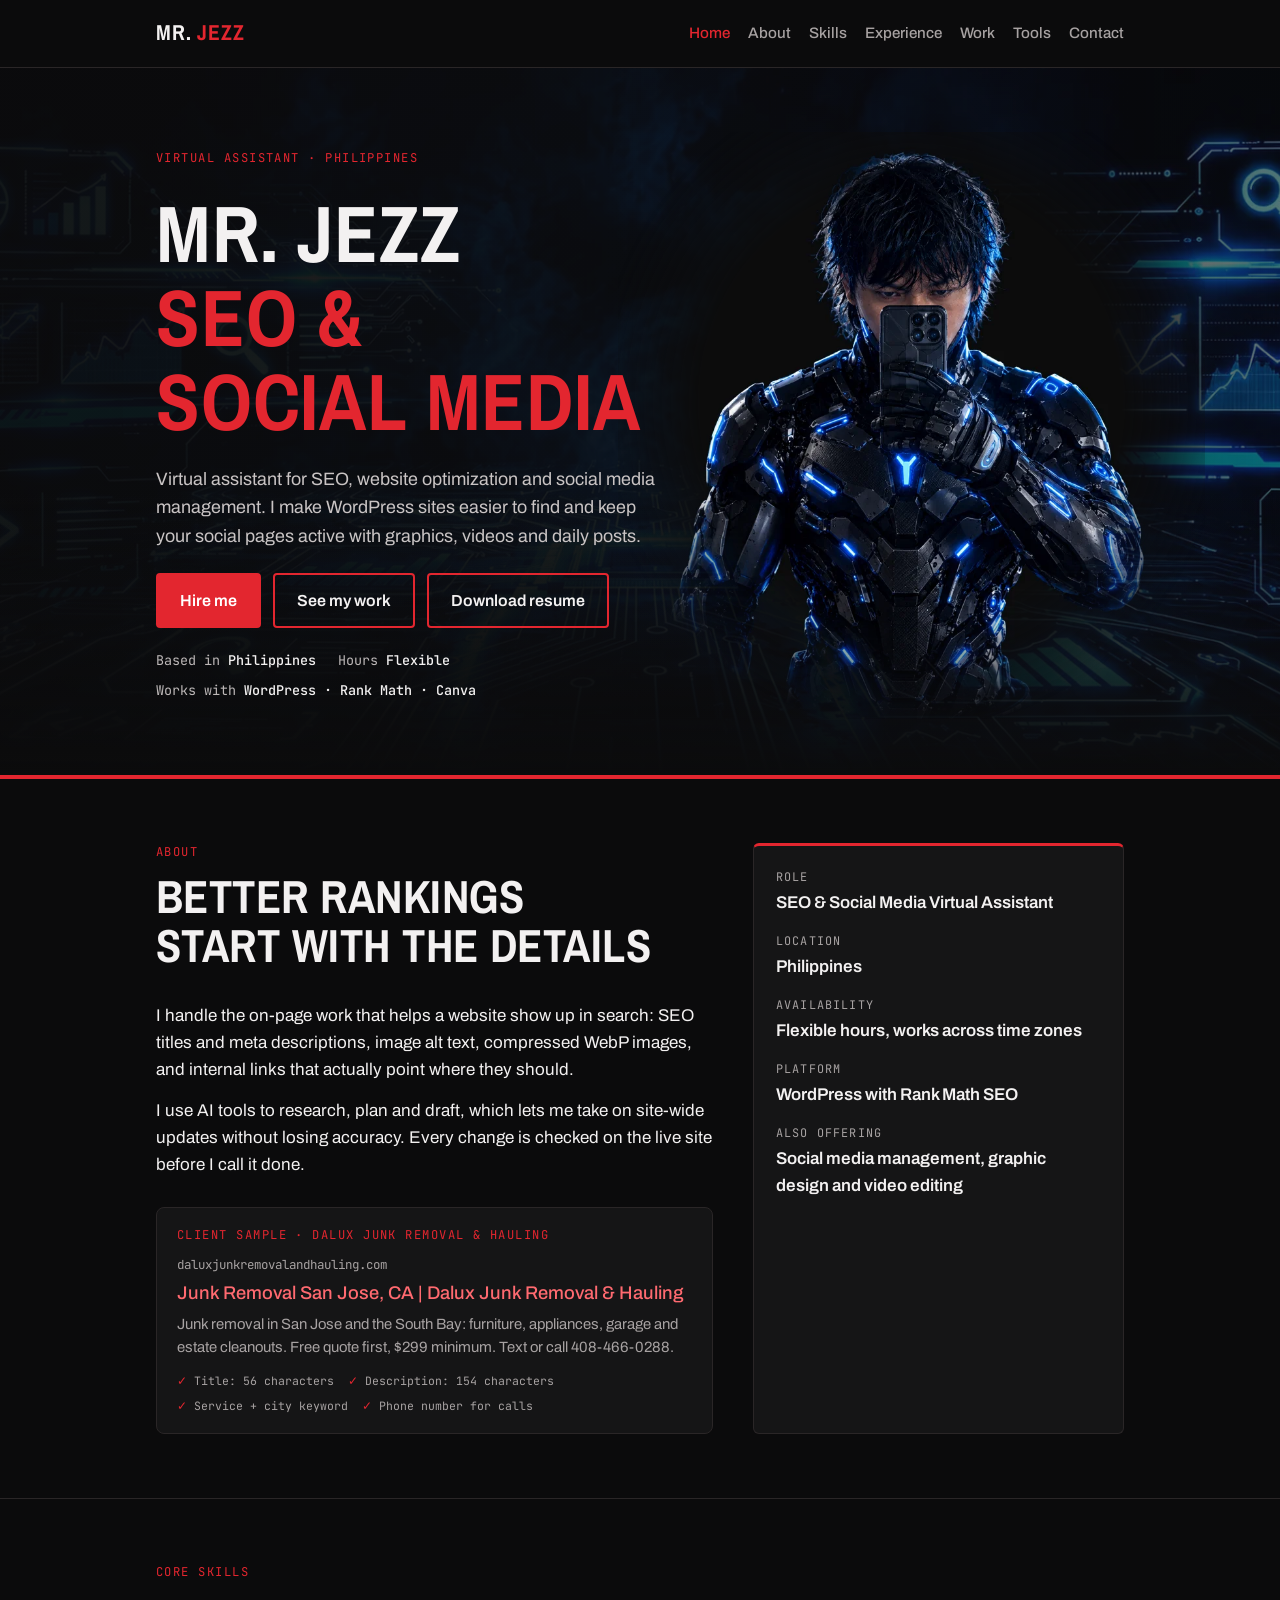
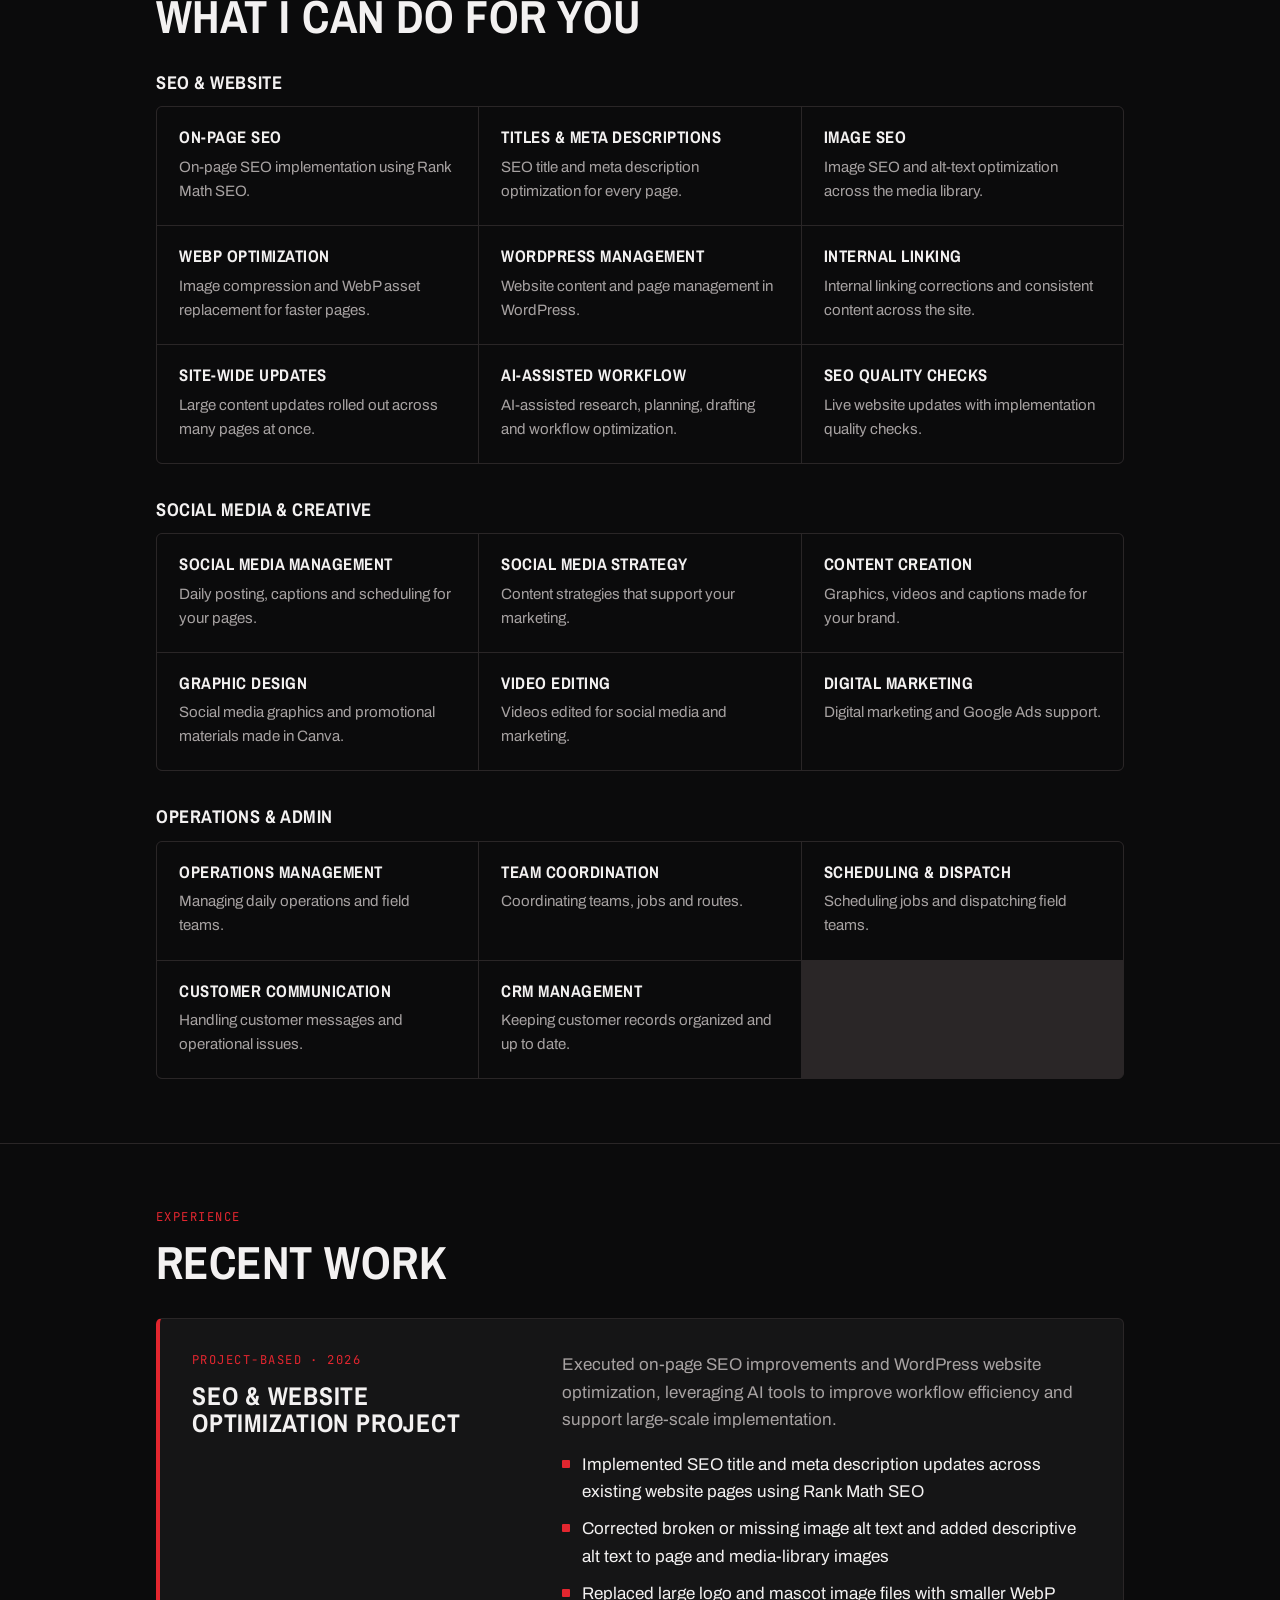
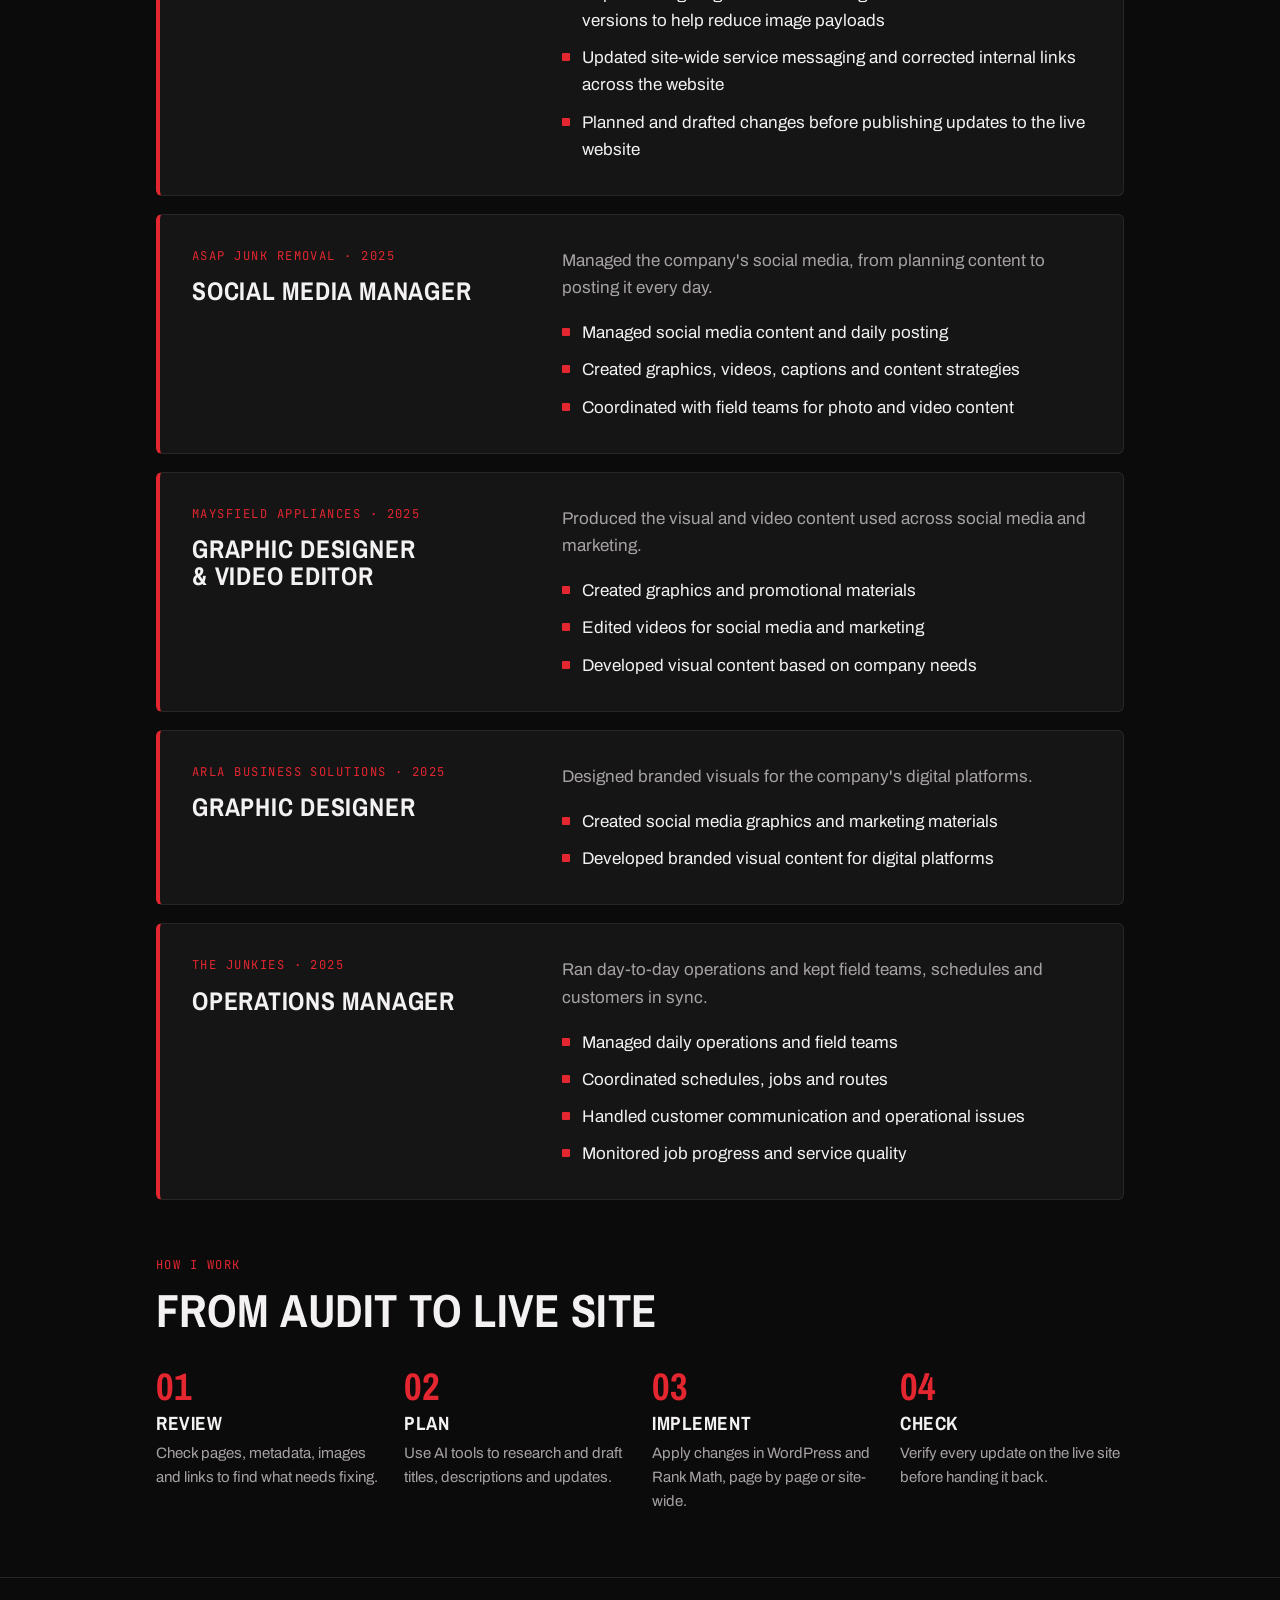
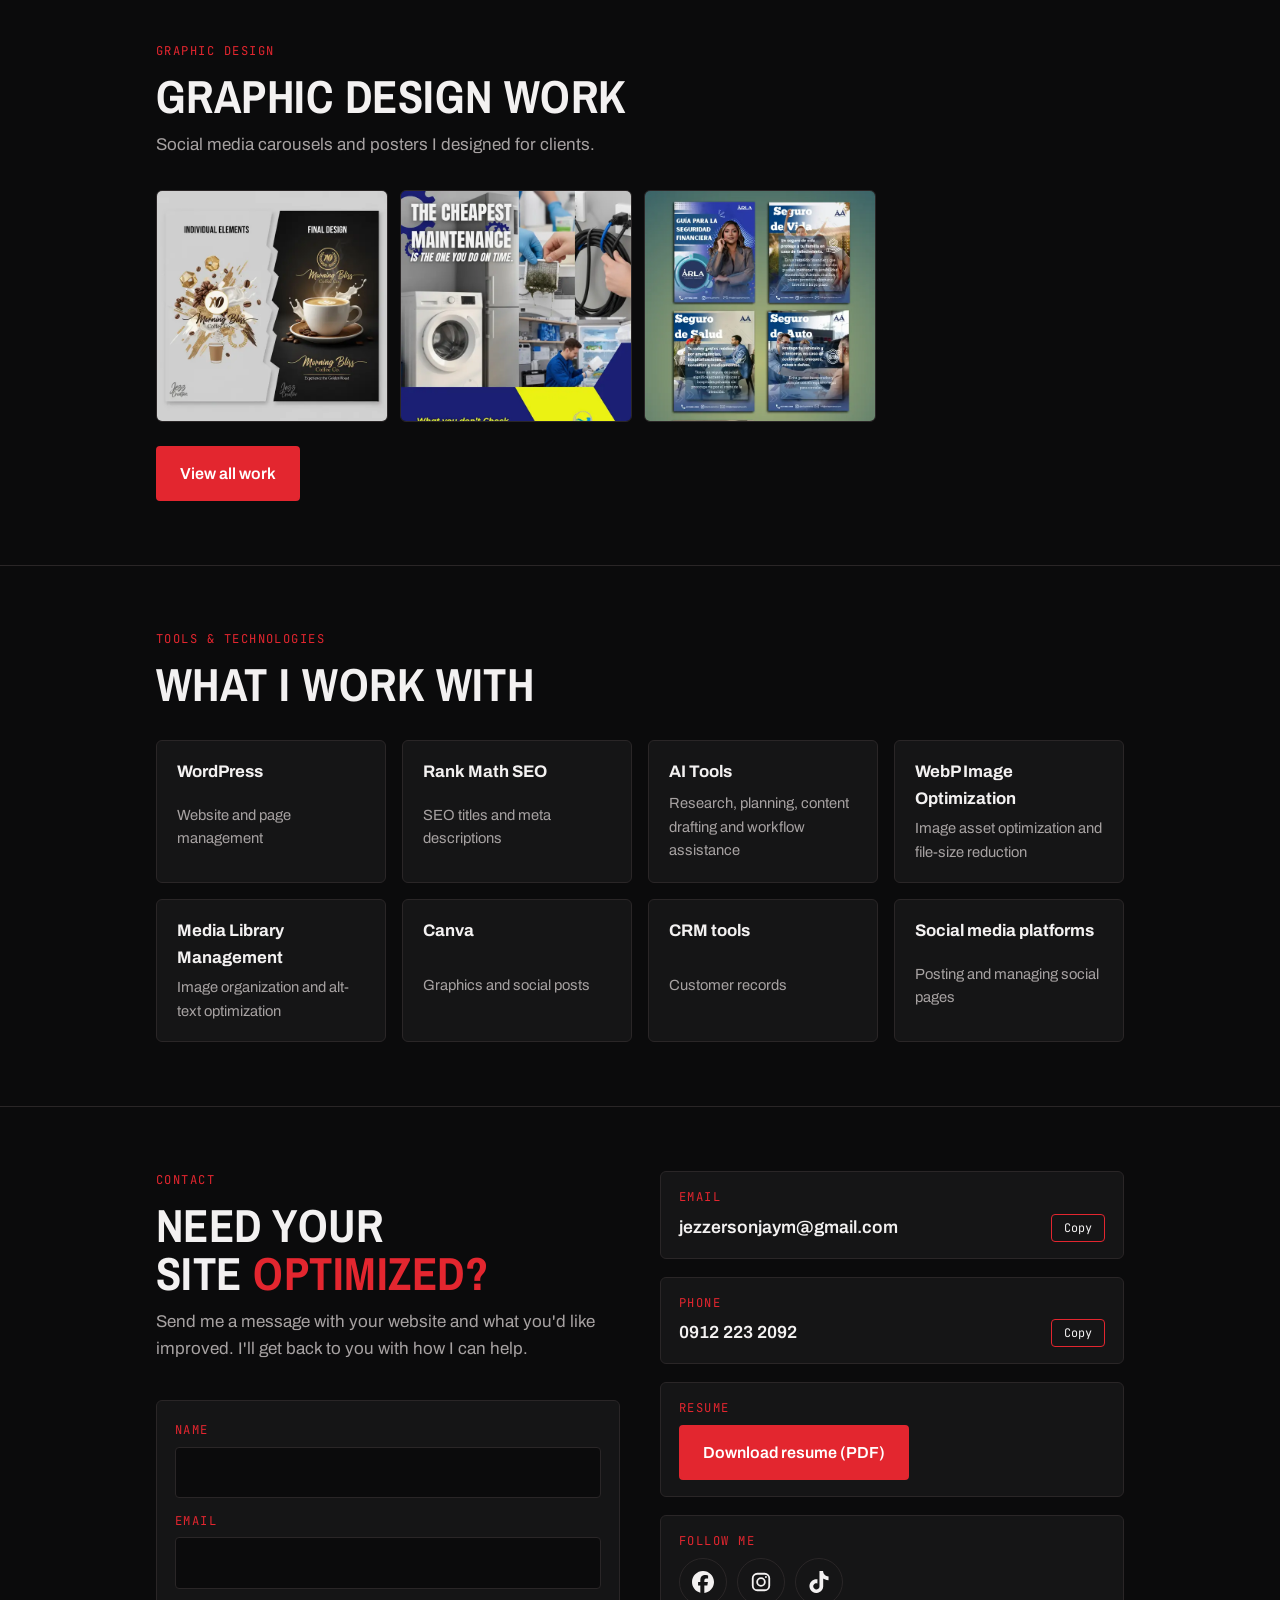
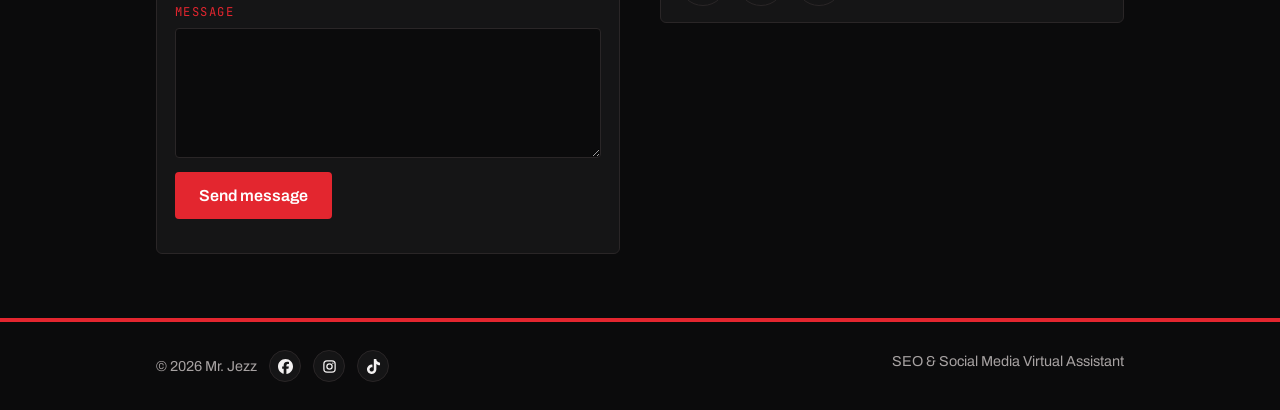
==== commit ffeb6424: "Add Home link to nav Co-Authored-By: Claude Opus 5.5 (1M context) <noreply@anthropic.com>" ====
--- a/index.html
+++ b/index.html
@@ -36,6 +36,7 @@
   <div class="wrap">
     <a class="brand" href="#top">Mr. <b>Jezz</b></a>
     <nav aria-label="Sections">
+      <a href="#top" aria-current="page">Home</a>
       <a href="#about">About</a>
       <a href="#skills">Skills</a>
       <a href="#experience">Experience</a>
--- a/styles.css
+++ b/styles.css
@@ -26,6 +26,7 @@
 nav{display:flex;flex-wrap:wrap;gap:18px}
 nav a{color:var(--muted);text-decoration:none;font-weight:500;font-size:.95rem}
 nav a:hover{color:var(--ink)}
+nav a[aria-current="page"]{color:var(--red)}
 
 /* hero */
 .hero{border-bottom:4px solid var(--red);background-color:var(--bg);background-image:linear-gradient(to bottom,rgba(11,11,12,0) 60%,var(--bg) 100%),linear-gradient(to right,rgba(11,11,12,.95) 0%,rgba(11,11,12,.92) 45%,rgba(11,11,12,.56) 100%),url("hero-bg.webp");background-size:cover;background-position:center}
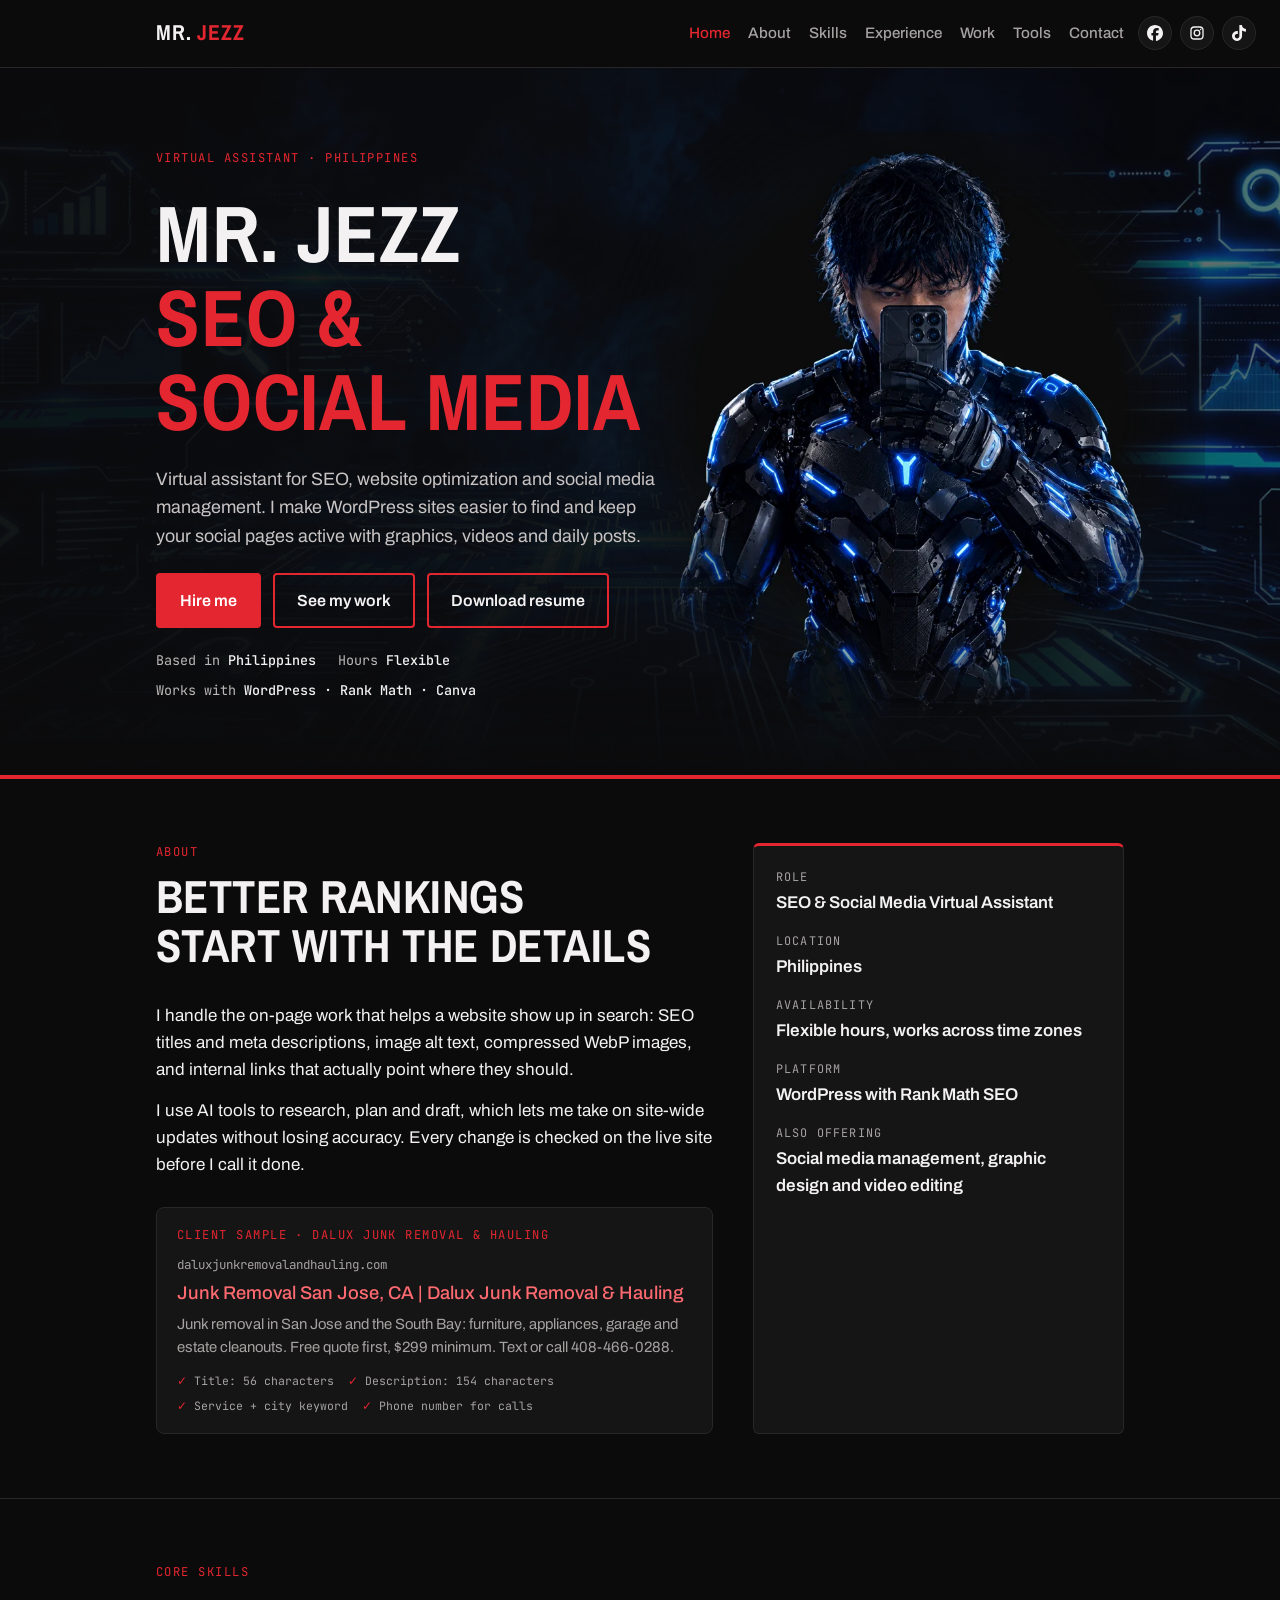
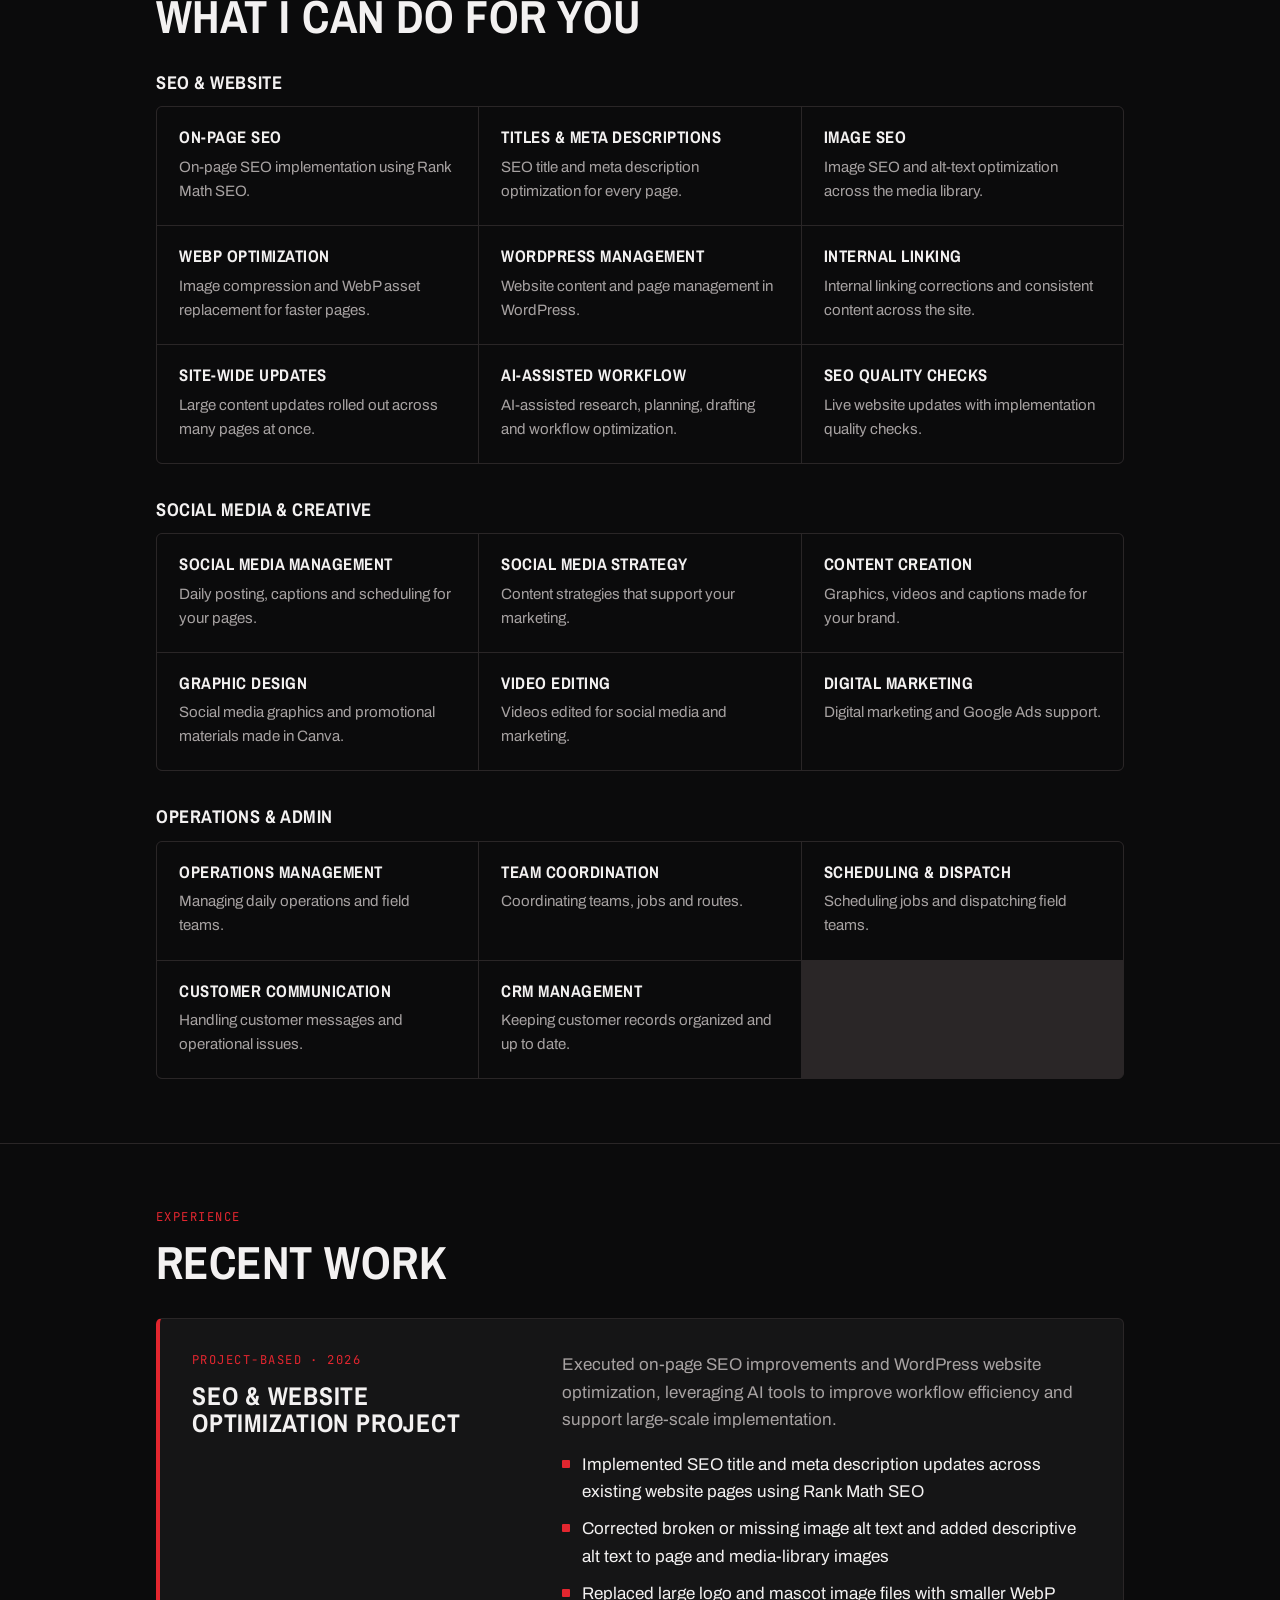
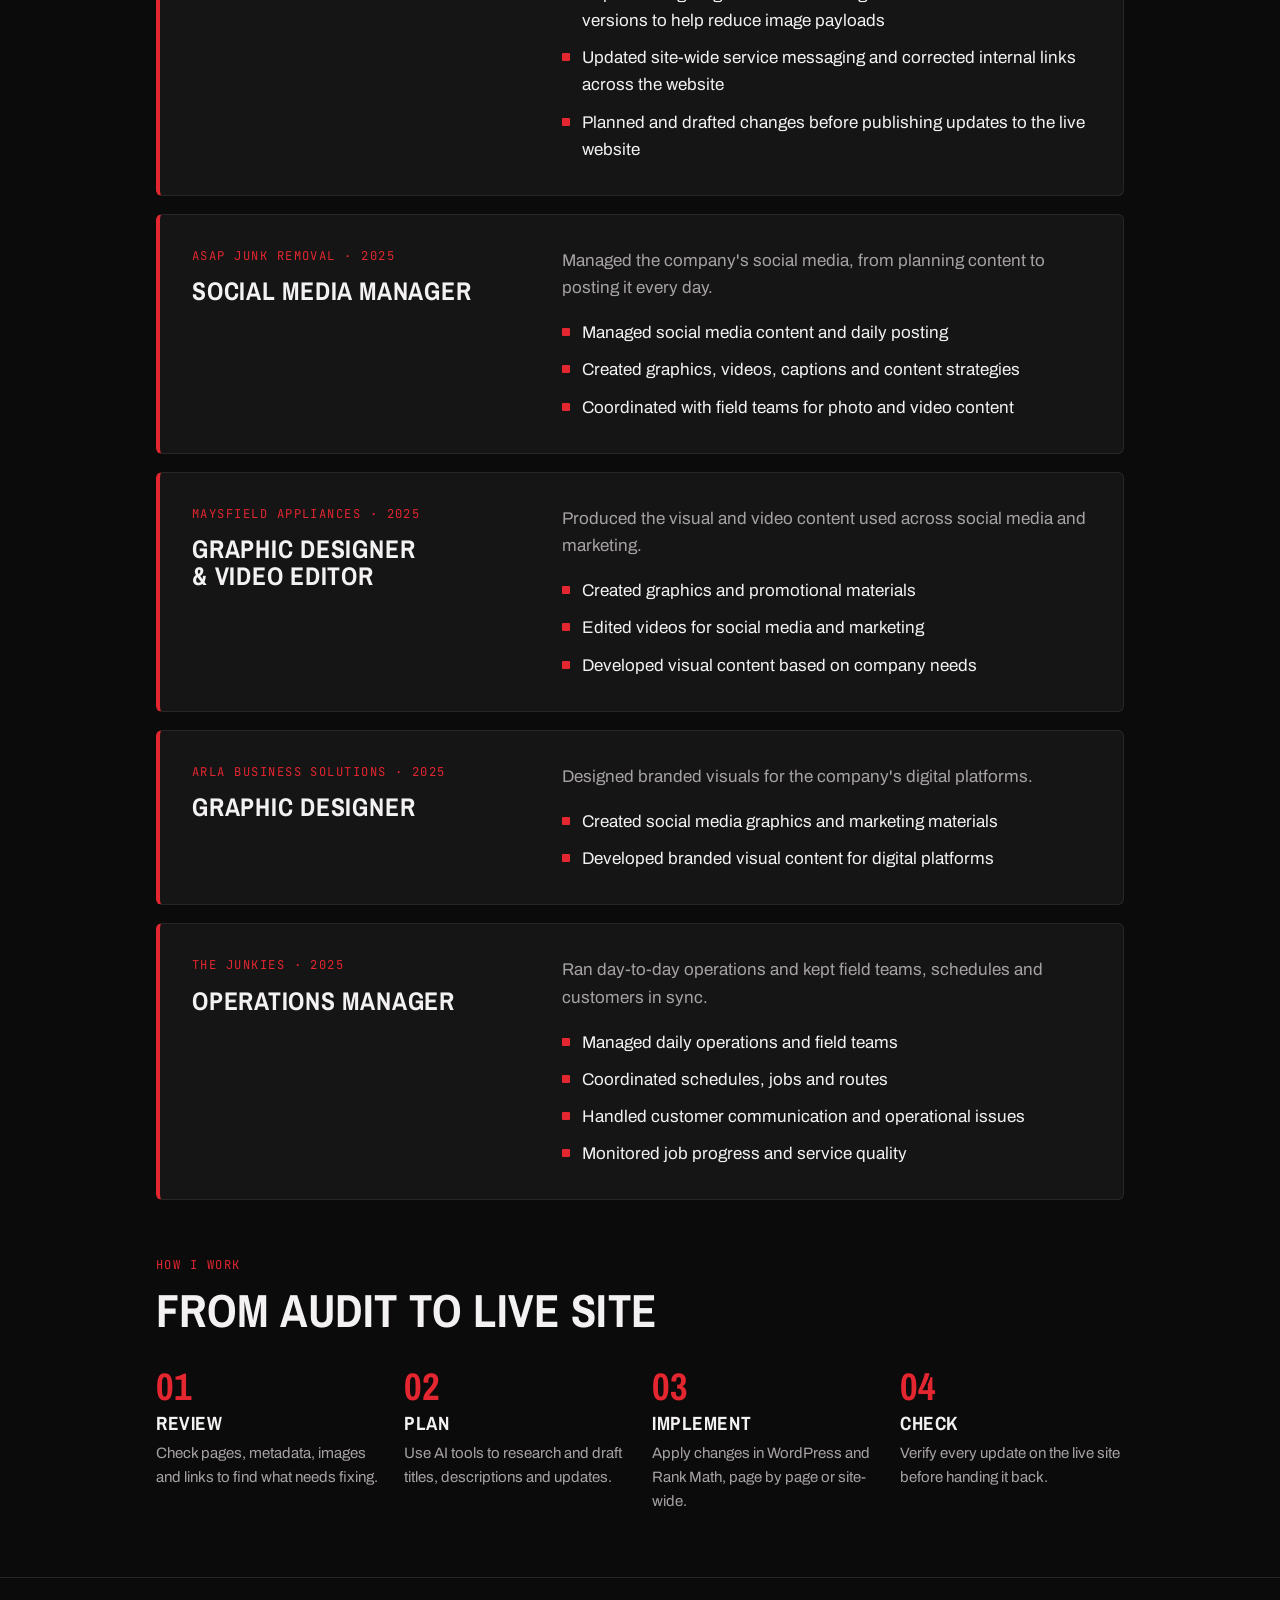
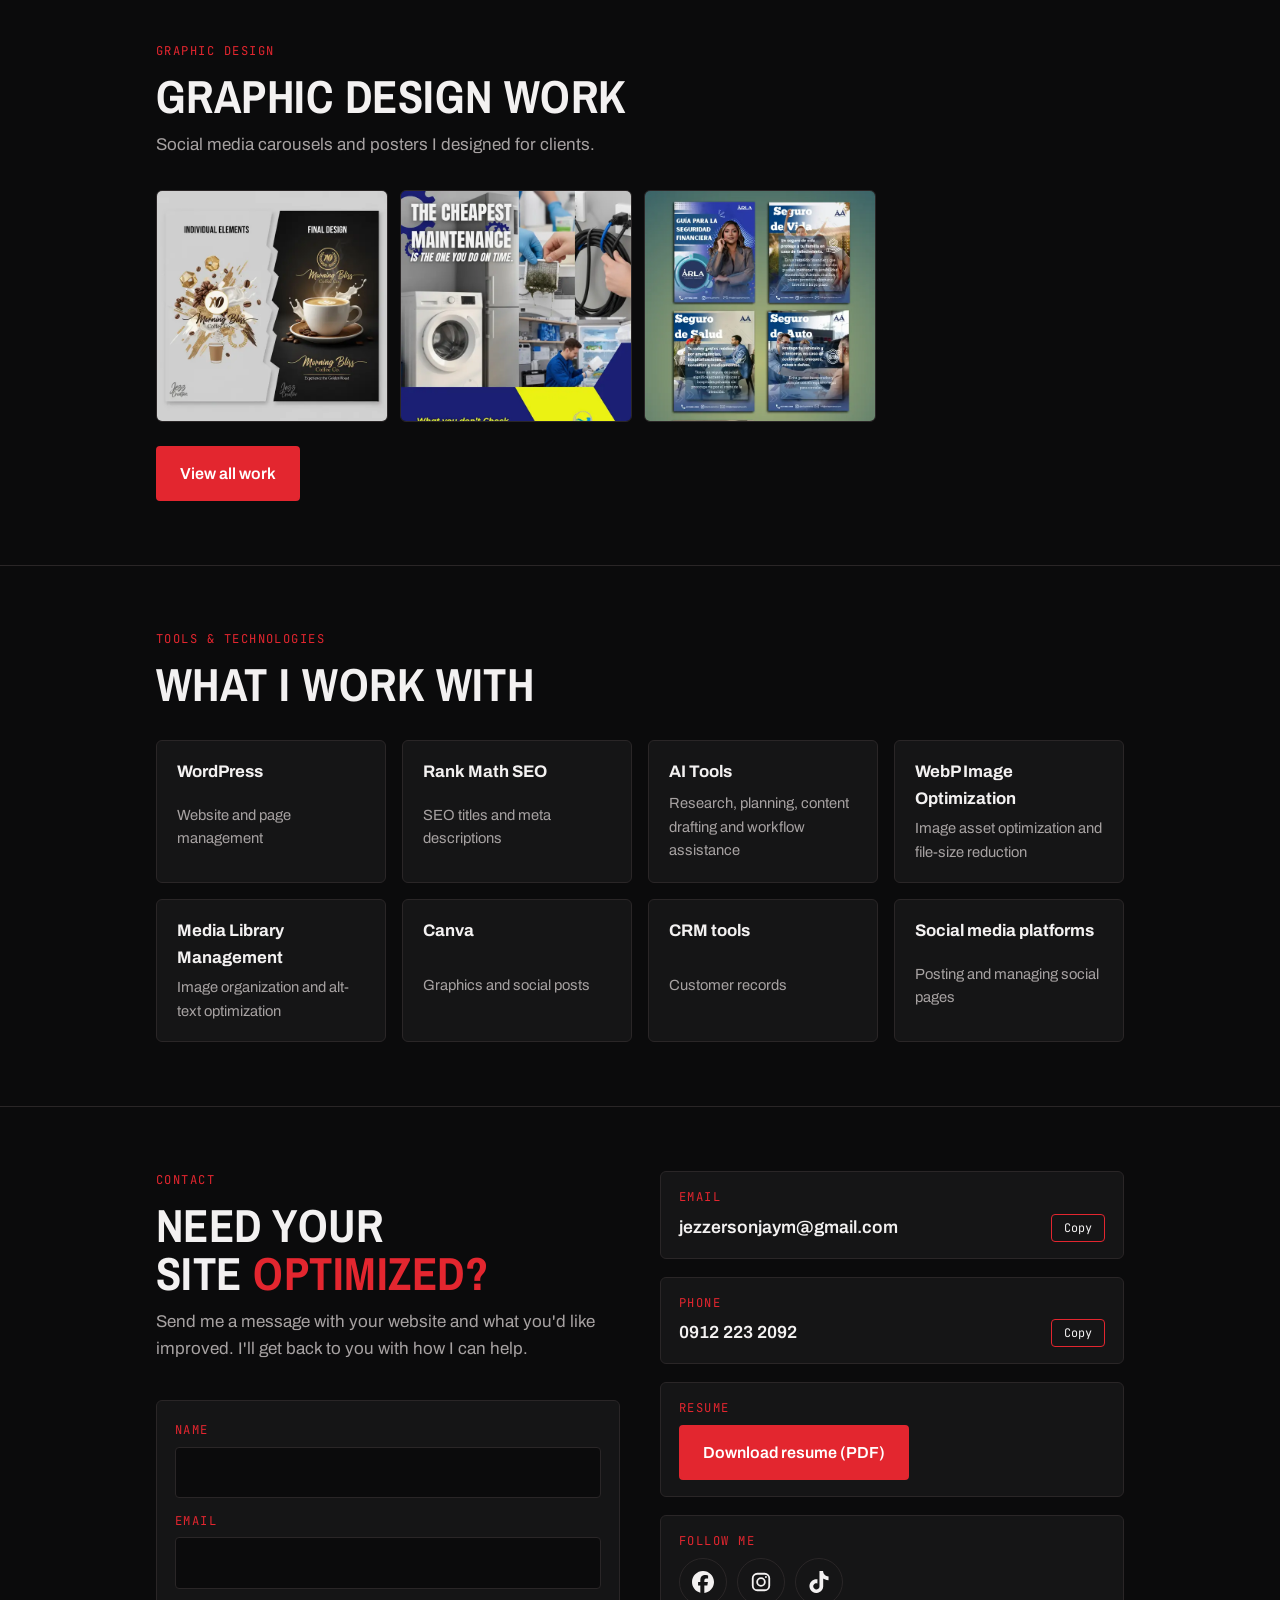
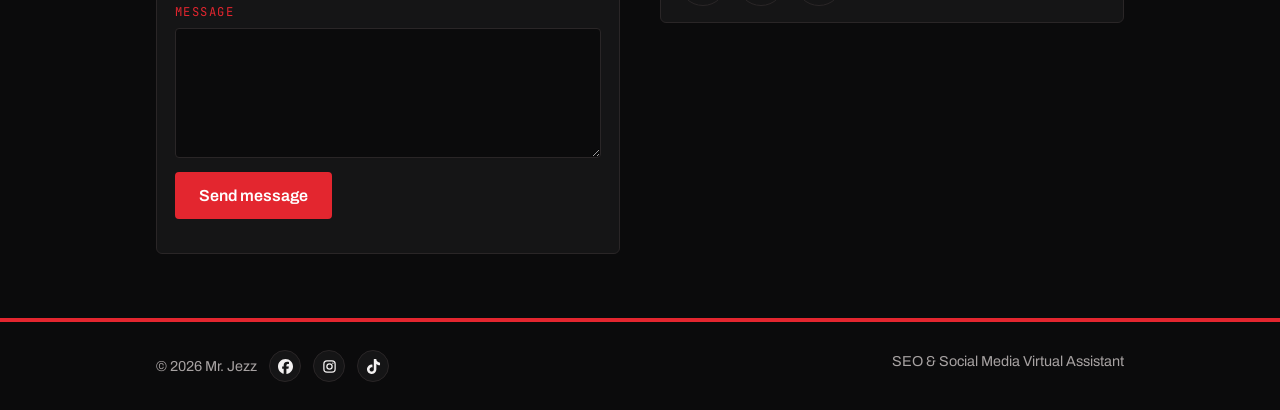
==== commit 087809d6: "Add social icons to header Co-Authored-By: Claude Opus 5.5 (1M context) <noreply@anthropic.com>" ====
--- a/index.html
+++ b/index.html
@@ -44,6 +44,7 @@
       <a href="#tools">Tools</a>
       <a href="#contact">Contact</a>
     </nav>
+    <div class="head-social"><a class="social hd" href="https://www.facebook.com/jezzersonjay.r.mangalay.3" target="_blank" rel="noopener me" aria-label="Mr. Jezz on Facebook" title="Facebook"><svg viewBox="0 0 24 24" width="16" height="16" fill="currentColor" aria-hidden="true"><path d="M9.101 23.691v-7.98H6.627v-3.667h2.474v-1.58c0-4.085 1.848-5.978 5.858-5.978.401 0 .955.042 1.468.103a8.68 8.68 0 0 1 1.141.195v3.325a8.623 8.623 0 0 0-.653-.036 26.805 26.805 0 0 0-.733-.009c-.707 0-1.259.096-1.675.309a1.686 1.686 0 0 0-.679.622c-.258.42-.374.995-.374 1.752v1.297h3.919l-.386 2.103-.287 1.564h-3.246v8.245C19.396 23.238 24 18.179 24 12.044c0-6.627-5.373-12-12-12s-12 5.373-12 12c0 5.628 3.874 10.35 9.101 11.647Z"/></svg></a><a class="social hd" href="https://www.instagram.com/jezz.0518/" target="_blank" rel="noopener me" aria-label="Mr. Jezz on Instagram" title="Instagram"><svg viewBox="0 0 24 24" width="16" height="16" fill="none" stroke="currentColor" stroke-width="2" aria-hidden="true"><rect x="3" y="3" width="18" height="18" rx="5"/><circle cx="12" cy="12" r="4.2"/><circle cx="17.4" cy="6.6" r="1.1" fill="currentColor" stroke="none"/></svg></a><a class="social hd" href="https://www.tiktok.com/@motojezz.va" target="_blank" rel="noopener me" aria-label="Mr. Jezz on TikTok" title="TikTok"><svg viewBox="0 0 24 24" width="16" height="16" fill="currentColor" aria-hidden="true"><path d="M12.525.02c1.31-.02 2.61-.01 3.91-.02.08 1.53.63 3.09 1.75 4.17 1.12 1.11 2.7 1.62 4.24 1.79v4.03c-1.44-.05-2.89-.35-4.2-.97-.57-.26-1.1-.59-1.62-.93-.01 2.92.01 5.84-.02 8.75-.08 1.4-.54 2.79-1.35 3.94-1.31 1.92-3.58 3.17-5.91 3.21-1.43.08-2.86-.31-4.08-1.03-2.02-1.19-3.44-3.37-3.65-5.71-.02-.5-.03-1-.01-1.49.18-1.9 1.12-3.72 2.58-4.96 1.66-1.44 3.98-2.13 6.15-1.72.02 1.48-.04 2.96-.04 4.44-.99-.32-2.15-.23-3.02.37-.63.41-1.11 1.04-1.36 1.75-.21.51-.15 1.07-.14 1.61.24 1.64 1.82 3.02 3.5 2.87 1.12-.01 2.19-.66 2.77-1.61.19-.33.4-.67.41-1.06.1-1.79.06-3.57.07-5.36.01-4.03-.01-8.05.02-12.07z"/></svg></a></div>
   </div>
 </header>
 
--- a/styles.css
+++ b/styles.css
@@ -144,6 +144,15 @@
 .social{display:inline-grid;place-items:center;width:48px;height:48px;border-radius:50%;border:1px solid var(--line);background:var(--surface);color:var(--ink);transition:background .2s,border-color .2s,color .2s}
 .social:hover,.social:focus-visible{background:var(--red);border-color:var(--red);color:#fff}
 .social.sm{width:32px;height:32px}
+.social.hd{width:34px;height:34px}
+.head-social{display:flex;gap:8px;padding-left:16px;border-left:1px solid var(--line)}
+@media (min-width:1180px){.head-social{position:absolute;right:24px;top:50%;transform:translateY(-50%);border-left:0;padding-left:0}}
+@media (max-width:820px){
+  .brand{order:0}
+  .head-social{order:1;margin-left:auto;border-left:0;padding-left:0;gap:6px}
+  header.top nav{order:2;flex-basis:100%}
+  .social.hd{width:30px;height:30px}
+}
 footer .wrap > span:first-child{display:inline-flex;align-items:center;gap:12px}
 @media (prefers-reduced-motion:reduce){.social{transition:none}}
 .cform{display:grid;gap:14px;margin-top:28px;background:var(--surface);border:1px solid var(--line);border-radius:6px;padding:20px 18px}
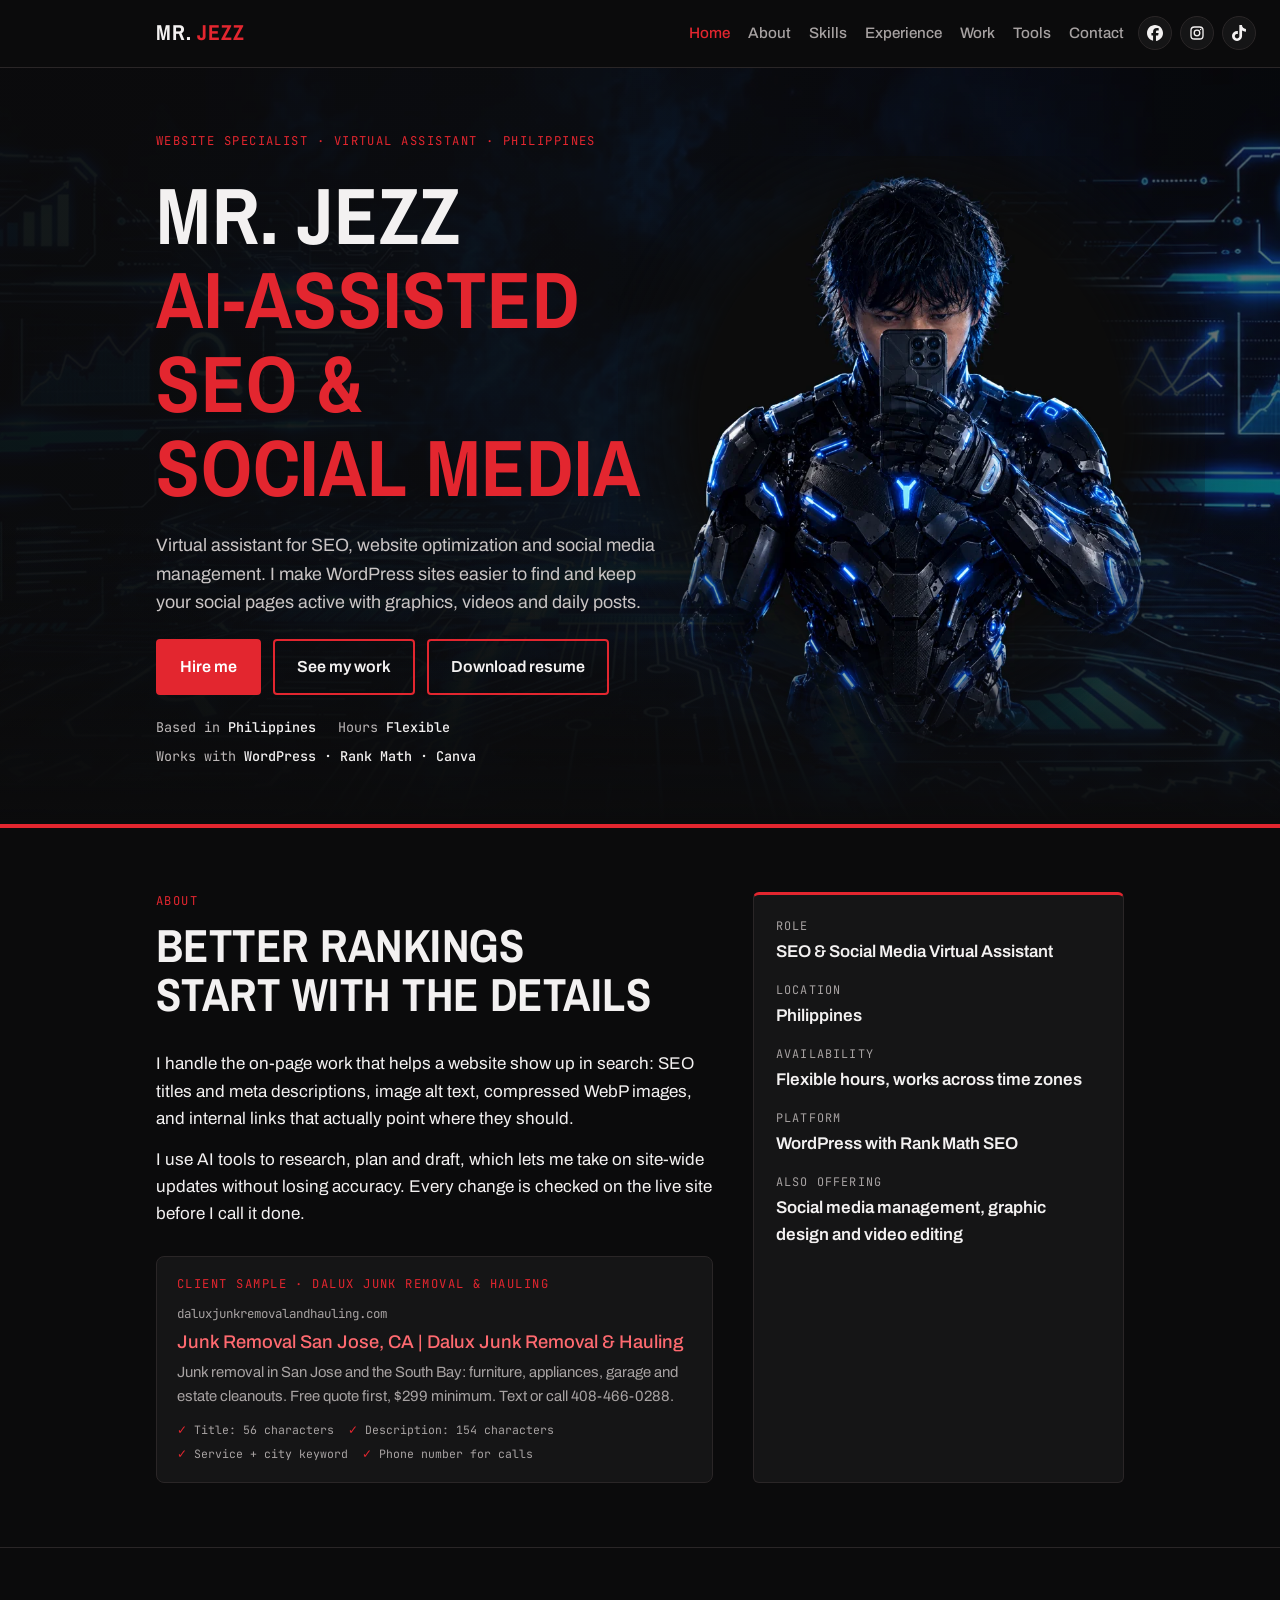
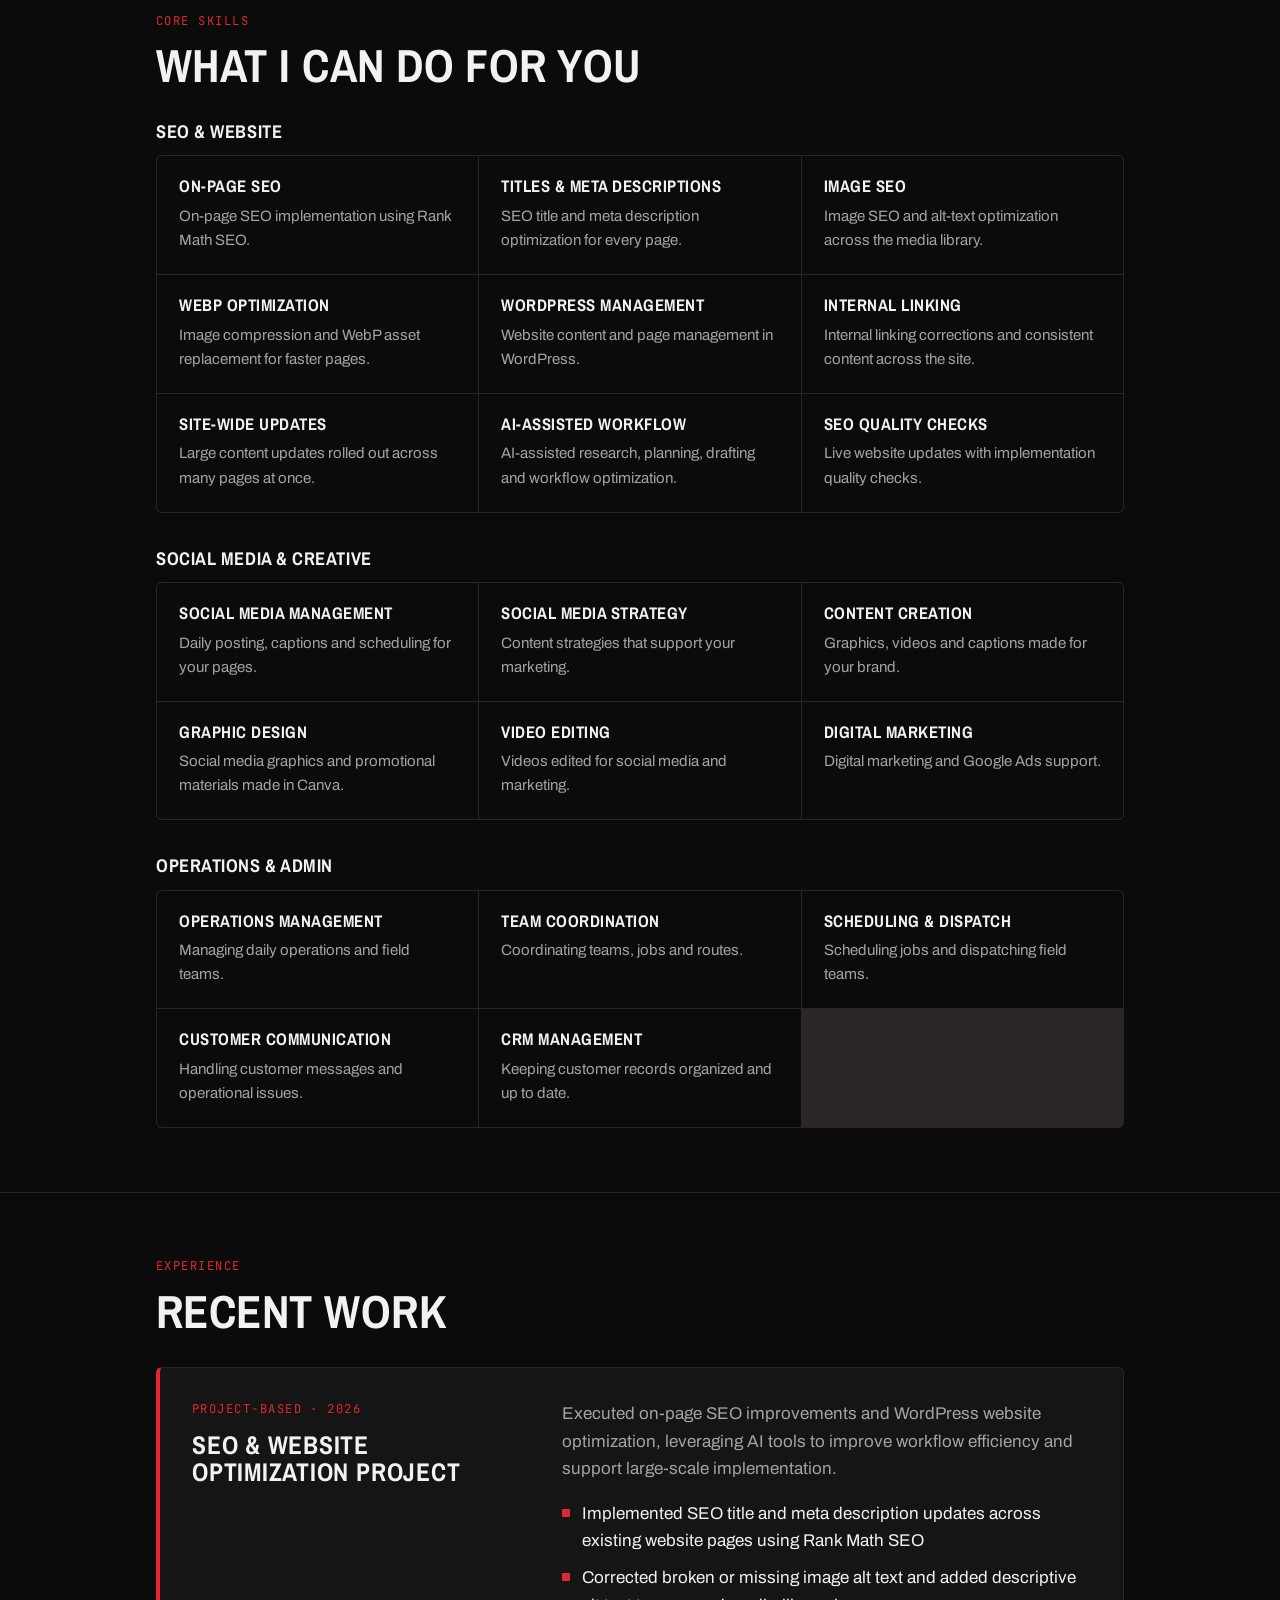
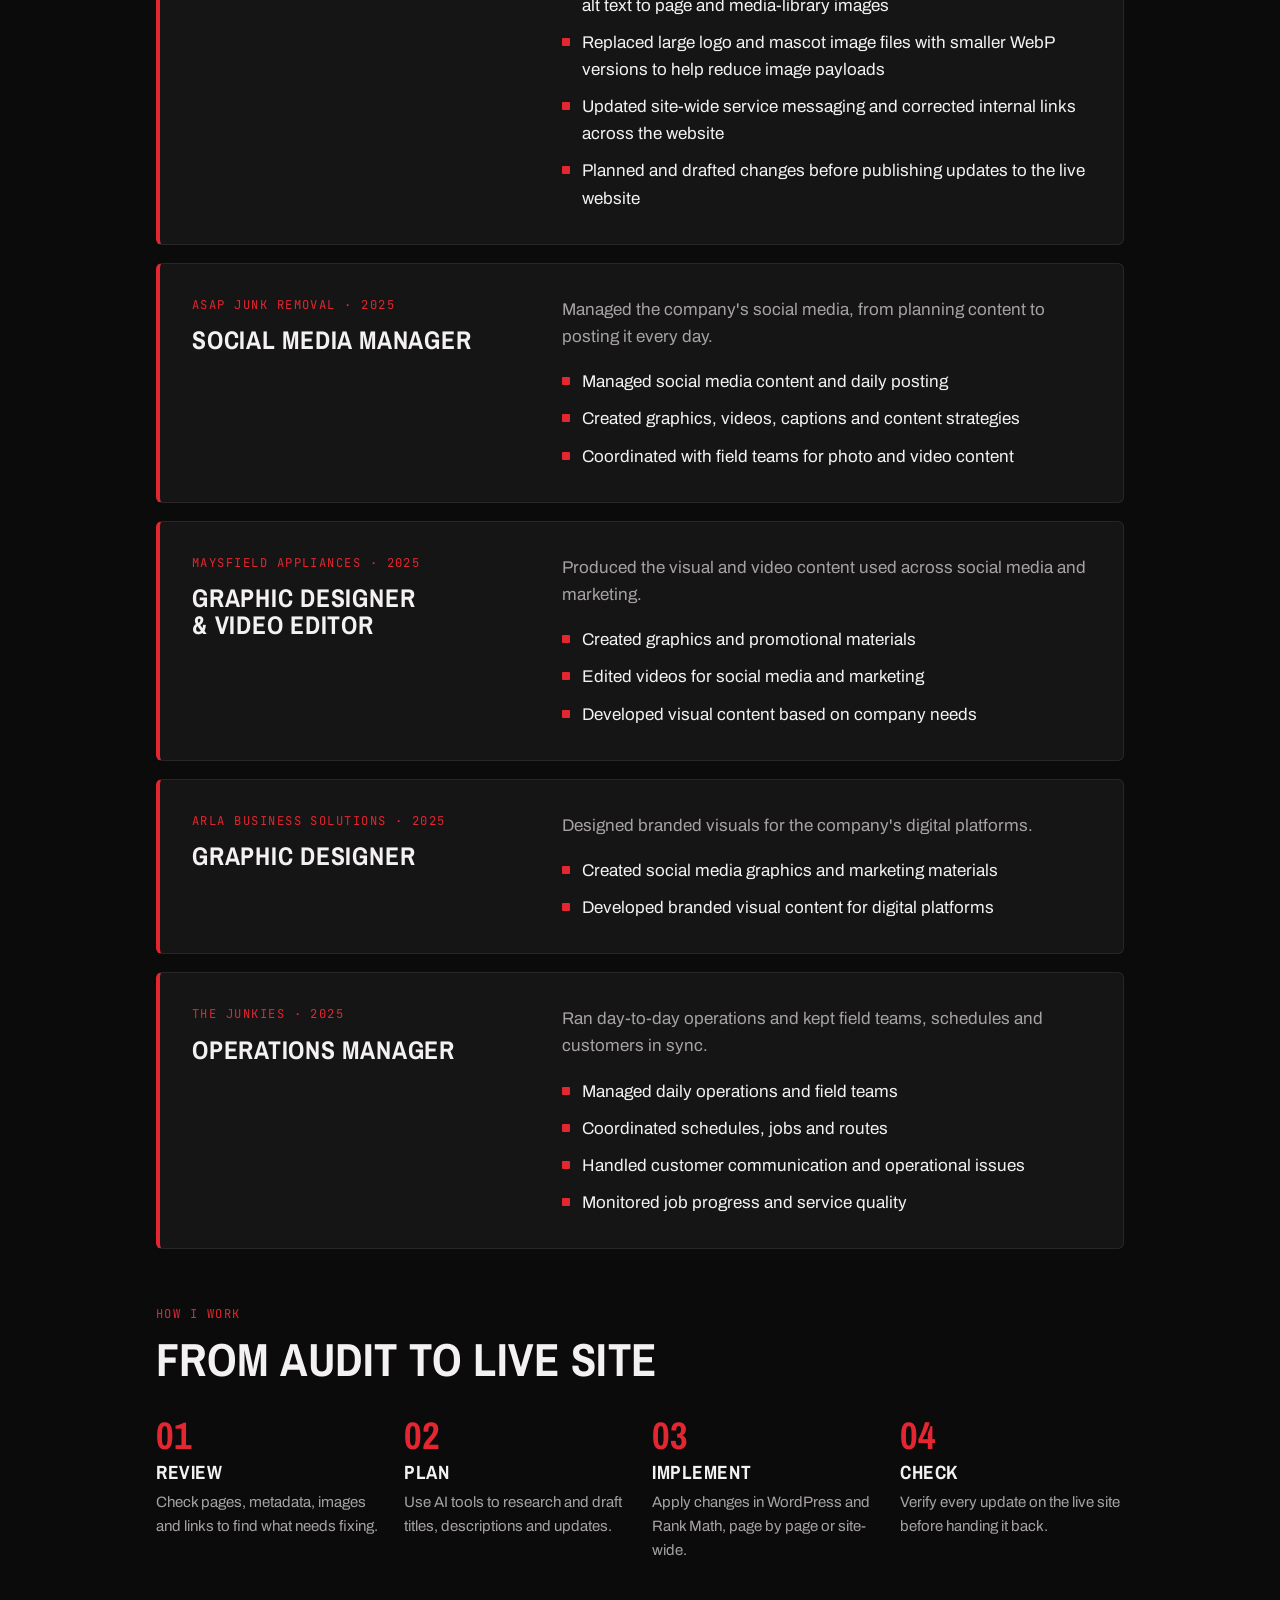
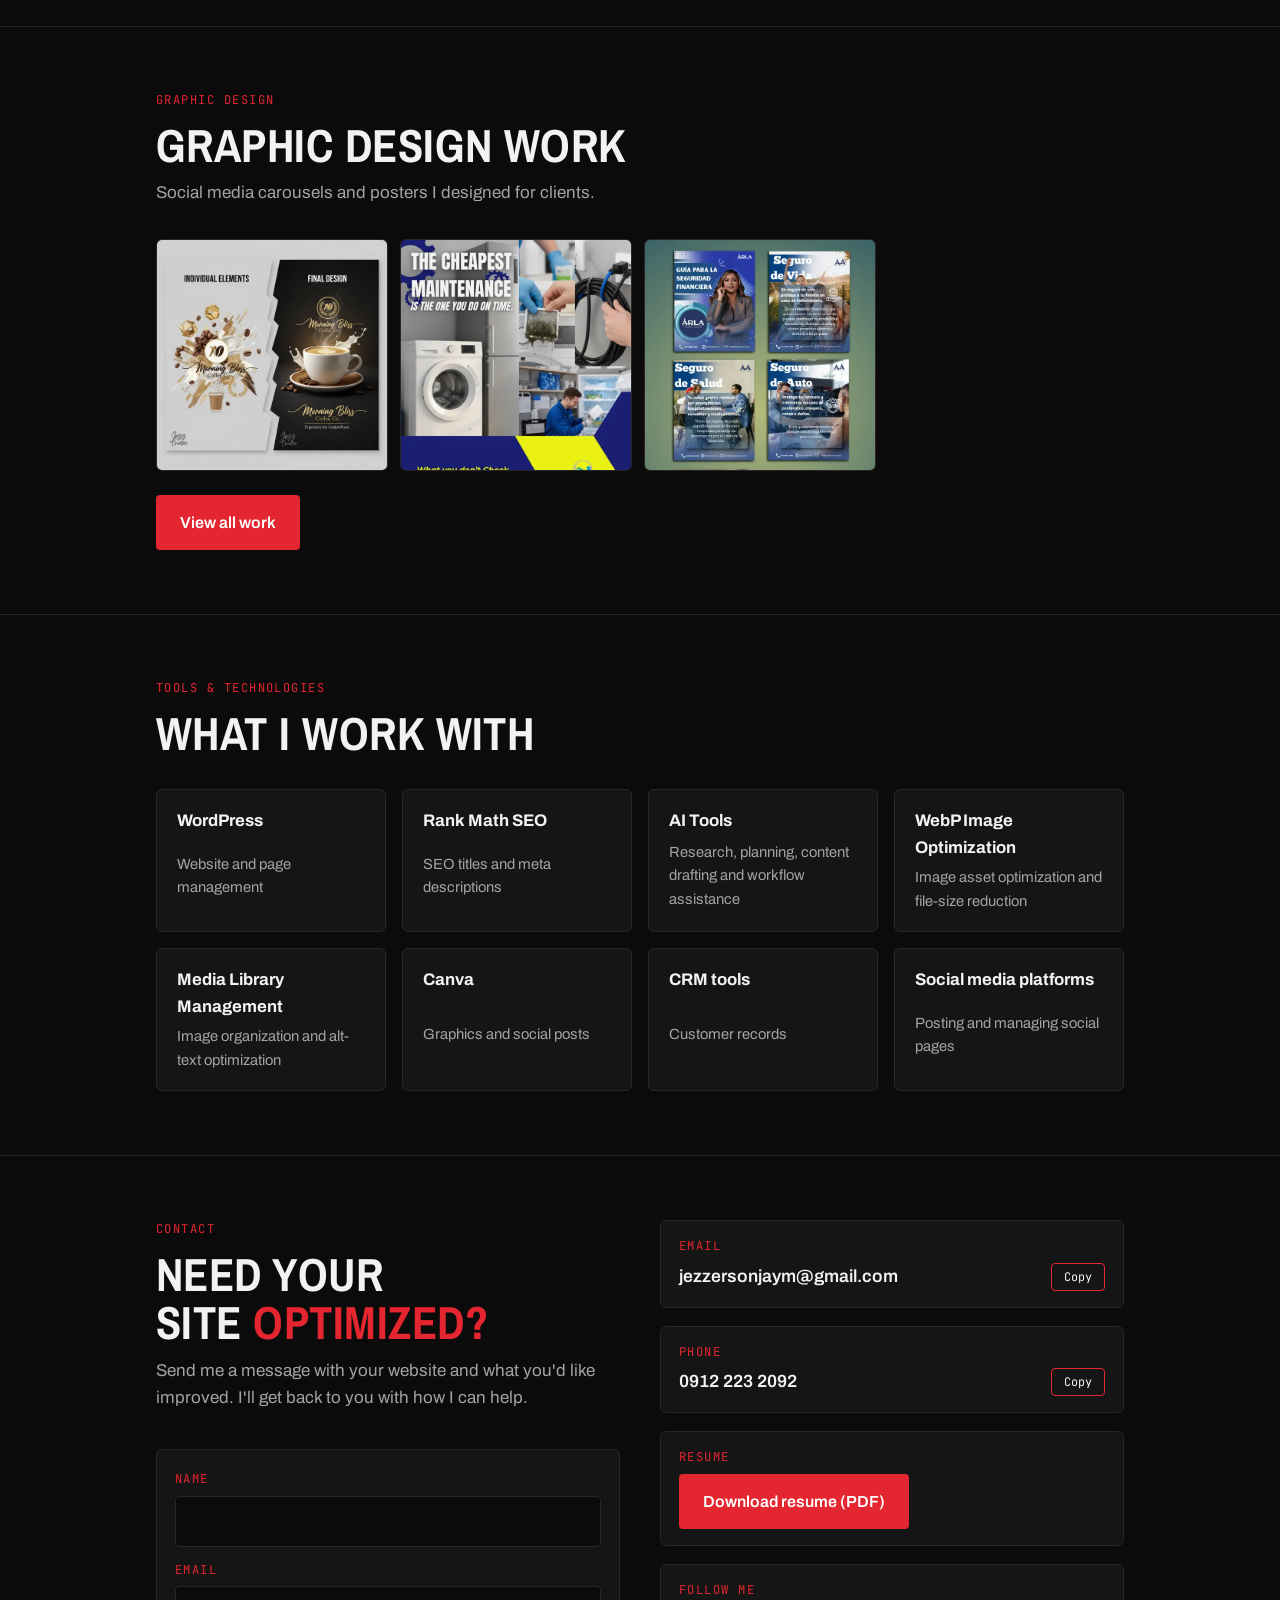
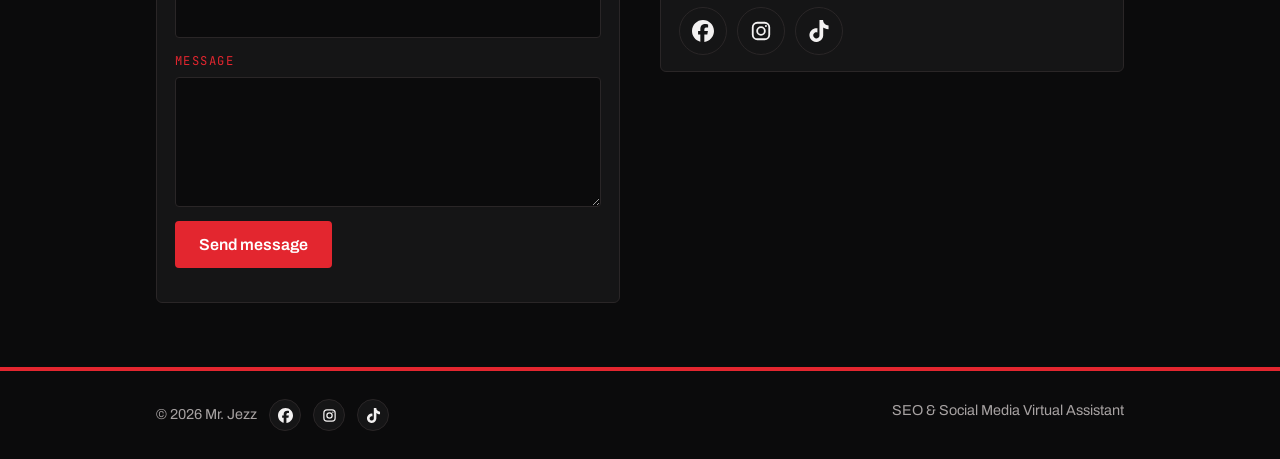
==== commit 7723c7e0: "Update hero title Co-Authored-By: Claude Opus 5.5 (1M context) <noreply@anthropic.com>" ====
--- a/index.html
+++ b/index.html
@@ -4,7 +4,7 @@
 <meta charset="utf-8">
 <script>document.documentElement.className+=" js"</script>
 <meta name="viewport" content="width=device-width, initial-scale=1, viewport-fit=cover">
-<title>Mr. Jezz | SEO &amp; Social Media Virtual Assistant</title>
+<title>Mr. Jezz | AI-Assisted SEO/Website Specialist &amp; Social Media</title>
 <meta name="description" content="Mr. Jezz is a Philippines-based virtual assistant for on-page SEO, WordPress optimization and social media management: graphics, video editing and daily posting.">
 <link rel="canonical" href="https://mrjezz-24.github.io/">
 <meta name="robots" content="index, follow">
@@ -12,17 +12,17 @@
 <link rel="icon" type="image/svg+xml" href="data:image/svg+xml,%3Csvg xmlns='http://www.w3.org/2000/svg' width='64' height='64' viewBox='0 0 64 64'%3E%3Crect width='64' height='64' rx='12' fill='%230b0b0c'/%3E%3Ctext x='32' y='43' text-anchor='middle' font-family='Arial,Helvetica,sans-serif' font-weight='800' font-size='28' fill='%23e3262f'%3EMJ%3C/text%3E%3C/svg%3E">
 <meta property="og:type" content="website">
 <meta property="og:url" content="https://mrjezz-24.github.io/">
-<meta property="og:title" content="Mr. Jezz | SEO &amp; Social Media Virtual Assistant">
+<meta property="og:title" content="Mr. Jezz | AI-Assisted SEO/Website Specialist &amp; Social Media">
 <meta property="og:description" content="On-page SEO, WordPress optimization and social media management: graphics, video and daily posting.">
 <meta property="og:image" content="https://mrjezz-24.github.io/og-image.jpg">
 <meta property="og:image:width" content="1200">
 <meta property="og:image:height" content="630">
 <meta name="twitter:card" content="summary_large_image">
-<meta name="twitter:title" content="Mr. Jezz | SEO &amp; Social Media Virtual Assistant">
+<meta name="twitter:title" content="Mr. Jezz | AI-Assisted SEO/Website Specialist &amp; Social Media">
 <meta name="twitter:description" content="On-page SEO, WordPress optimization and social media management: graphics, video and daily posting.">
 <meta name="twitter:image" content="https://mrjezz-24.github.io/og-image.jpg">
 <script type="application/ld+json">
-{"@context":"https://schema.org","@type":"Person","name":"Mr. Jezz","alternateName":"Jezzerson Jay Mangalay","jobTitle":"SEO & Social Media Virtual Assistant","url":"https://mrjezz-24.github.io/","image":"https://mrjezz-24.github.io/profile.webp","email":"mailto:jezzersonjaym@gmail.com","address":{"@type":"PostalAddress","addressCountry":"PH"},"sameAs":["https://www.facebook.com/jezzersonjay.r.mangalay.3","https://www.tiktok.com/@motojezz.va","https://www.instagram.com/jezz.0518/"],"knowsAbout":["Social media management","Graphic design","Video editing","Canva","Content creation","On-page SEO","Rank Math SEO","WordPress","Image SEO","WebP optimization","Internal linking"]}
+{"@context":"https://schema.org","@type":"Person","name":"Mr. Jezz","alternateName":"Jezzerson Jay Mangalay","jobTitle":"AI-Assisted SEO/Website Specialist & Social Media","url":"https://mrjezz-24.github.io/","image":"https://mrjezz-24.github.io/profile.webp","email":"mailto:jezzersonjaym@gmail.com","address":{"@type":"PostalAddress","addressCountry":"PH"},"sameAs":["https://www.facebook.com/jezzersonjay.r.mangalay.3","https://www.tiktok.com/@motojezz.va","https://www.instagram.com/jezz.0518/"],"knowsAbout":["Social media management","Graphic design","Video editing","Canva","Content creation","On-page SEO","Rank Math SEO","WordPress","Image SEO","WebP optimization","Internal linking"]}
 </script>
 <link rel="preload" as="image" href="hero-bg.webp" type="image/webp">
 <link rel="preconnect" href="https://fonts.googleapis.com">
@@ -52,18 +52,18 @@
   <div class="hero anim play">
     <div class="wrap">
       <div class="intro">
-        <span class="label slide" style="--i:0">Virtual Assistant · Philippines</span>
-        <h1><span class="h1-line slide" style="--i:1">Mr. Jezz</span> <span class="h1-red"><span class="h1-line slide" style="--i:2">SEO &amp;</span> <span class="h1-line slide" style="--i:3">Social Media</span></span></h1>
-        <p class="lede slide" style="--i:4">Virtual assistant for SEO, website optimization and social media management. I make WordPress sites easier to find and keep your social pages active with graphics, videos and daily posts.</p>
-        <div class="cta slide" style="--i:5">
+        <span class="label slide" style="--i:0">Website Specialist · Virtual Assistant · Philippines</span>
+        <h1><span class="h1-line slide" style="--i:1">Mr. Jezz</span> <span class="h1-red"><span class="h1-line slide" style="--i:2">AI-Assisted</span> <span class="h1-line slide" style="--i:3">SEO &amp;</span> <span class="h1-line slide" style="--i:4">Social Media</span></span></h1>
+        <p class="lede slide" style="--i:5">Virtual assistant for SEO, website optimization and social media management. I make WordPress sites easier to find and keep your social pages active with graphics, videos and daily posts.</p>
+        <div class="cta slide" style="--i:6">
           <a class="btn primary" href="#contact">Hire me</a>
           <a class="btn ghost" href="#experience">See my work</a>
           <a class="btn ghost" href="resume.pdf" download="Jezzerson-Jay-Mangalay-Resume.pdf">Download resume</a>
         </div>
         <div class="facts">
-          <span class="slide" style="--i:6">Based in <b>Philippines</b></span>
-          <span class="slide" style="--i:7">Hours <b>Flexible</b></span>
-          <span class="slide" style="--i:8">Works with <b>WordPress · Rank Math · Canva</b></span>
+          <span class="slide" style="--i:7">Based in <b>Philippines</b></span>
+          <span class="slide" style="--i:8">Hours <b>Flexible</b></span>
+          <span class="slide" style="--i:9">Works with <b>WordPress · Rank Math · Canva</b></span>
         </div>
       </div>
       <img class="photo slide-r" src="profile.webp" width="900" height="900" alt="Mr. Jezz, SEO and Social Media Virtual Assistant">
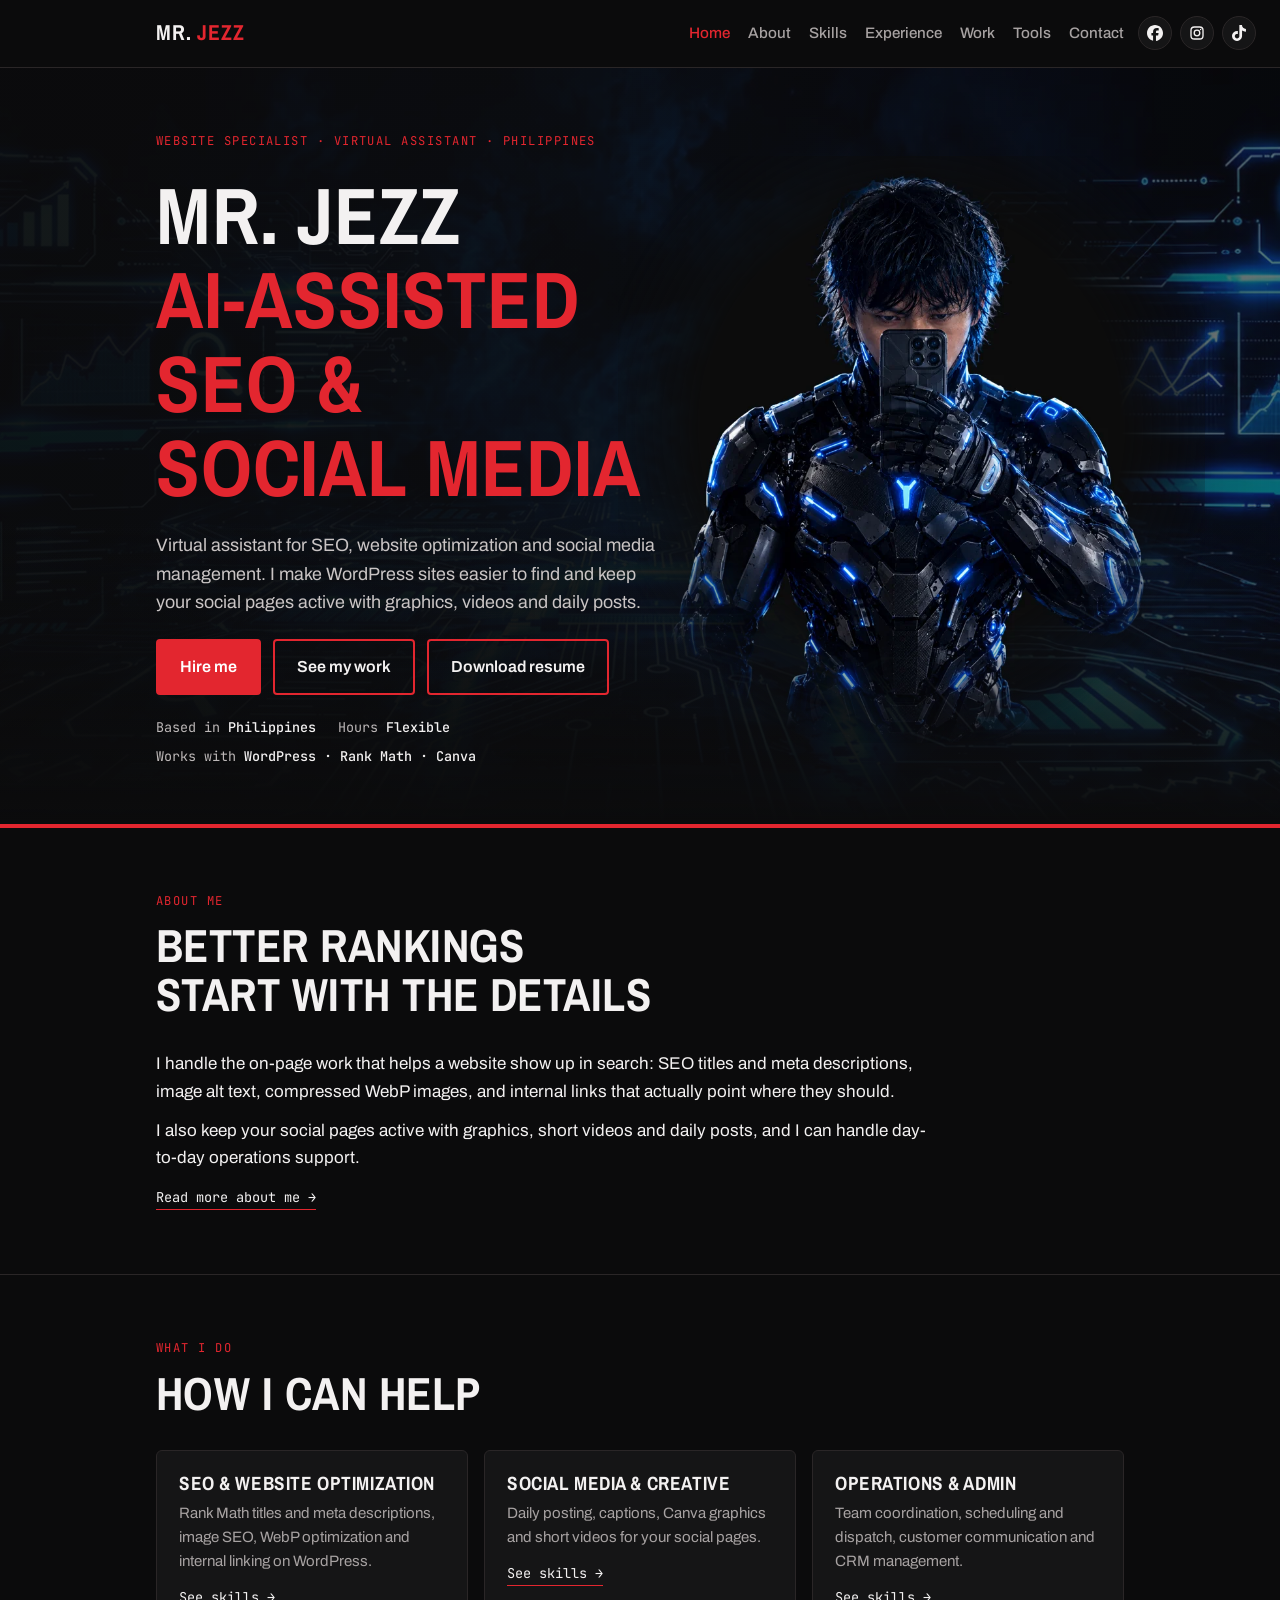
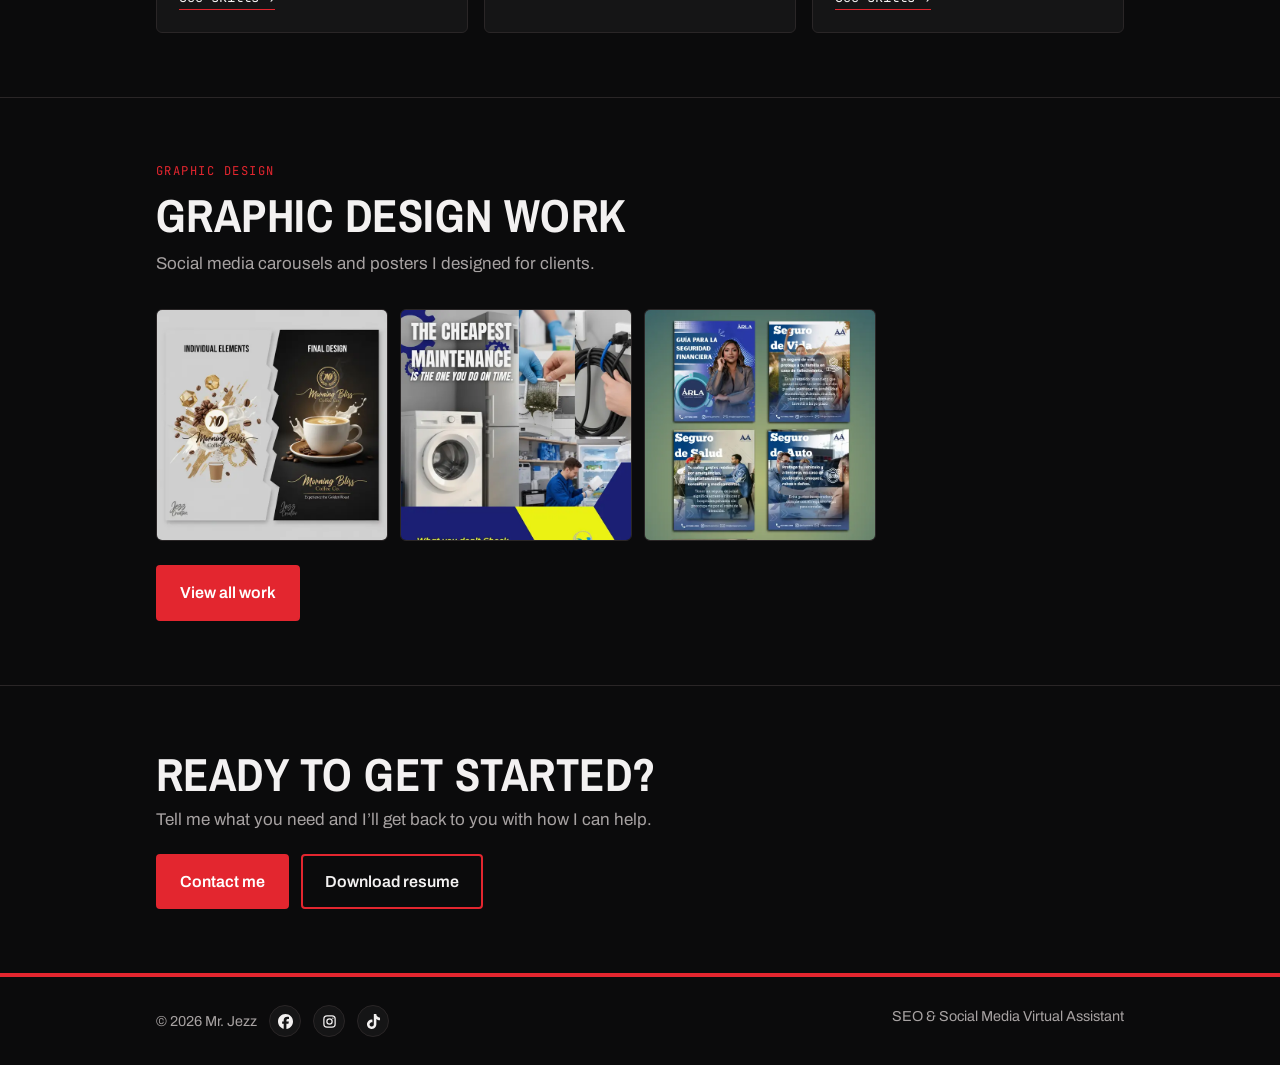
==== commit dba0f1d4: "Split site into separate pages Co-Authored-By: Claude Opus 5.5 (1M context) <noreply@anthropic.com>" ====
--- a/index.html
+++ b/index.html
@@ -2,7 +2,7 @@
 <html lang="en">
 <head>
 <meta charset="utf-8">
-<script>document.documentElement.className+=" js"</script>
+<script>document.documentElement.className+=" js";(function(h){if(/^(about|skills|experience|tools|contact)$/.test(h))location.replace(h+".html")})(location.hash.slice(1))</script>
 <meta name="viewport" content="width=device-width, initial-scale=1, viewport-fit=cover">
 <title>Mr. Jezz | AI-Assisted SEO/Website Specialist &amp; Social Media</title>
 <meta name="description" content="Mr. Jezz is a Philippines-based virtual assistant for on-page SEO, WordPress optimization and social media management: graphics, video editing and daily posting.">
@@ -34,15 +34,15 @@
 
 <header class="top">
   <div class="wrap">
-    <a class="brand" href="#top">Mr. <b>Jezz</b></a>
-    <nav aria-label="Sections">
-      <a href="#top" aria-current="page">Home</a>
-      <a href="#about">About</a>
-      <a href="#skills">Skills</a>
-      <a href="#experience">Experience</a>
+    <a class="brand" href="index.html">Mr. <b>Jezz</b></a>
+    <nav aria-label="Pages">
+      <a href="index.html" aria-current="page">Home</a>
+      <a href="about.html">About</a>
+      <a href="skills.html">Skills</a>
+      <a href="experience.html">Experience</a>
       <a href="work.html">Work</a>
-      <a href="#tools">Tools</a>
-      <a href="#contact">Contact</a>
+      <a href="tools.html">Tools</a>
+      <a href="contact.html">Contact</a>
     </nav>
     <div class="head-social"><a class="social hd" href="https://www.facebook.com/jezzersonjay.r.mangalay.3" target="_blank" rel="noopener me" aria-label="Mr. Jezz on Facebook" title="Facebook"><svg viewBox="0 0 24 24" width="16" height="16" fill="currentColor" aria-hidden="true"><path d="M9.101 23.691v-7.98H6.627v-3.667h2.474v-1.58c0-4.085 1.848-5.978 5.858-5.978.401 0 .955.042 1.468.103a8.68 8.68 0 0 1 1.141.195v3.325a8.623 8.623 0 0 0-.653-.036 26.805 26.805 0 0 0-.733-.009c-.707 0-1.259.096-1.675.309a1.686 1.686 0 0 0-.679.622c-.258.42-.374.995-.374 1.752v1.297h3.919l-.386 2.103-.287 1.564h-3.246v8.245C19.396 23.238 24 18.179 24 12.044c0-6.627-5.373-12-12-12s-12 5.373-12 12c0 5.628 3.874 10.35 9.101 11.647Z"/></svg></a><a class="social hd" href="https://www.instagram.com/jezz.0518/" target="_blank" rel="noopener me" aria-label="Mr. Jezz on Instagram" title="Instagram"><svg viewBox="0 0 24 24" width="16" height="16" fill="none" stroke="currentColor" stroke-width="2" aria-hidden="true"><rect x="3" y="3" width="18" height="18" rx="5"/><circle cx="12" cy="12" r="4.2"/><circle cx="17.4" cy="6.6" r="1.1" fill="currentColor" stroke="none"/></svg></a><a class="social hd" href="https://www.tiktok.com/@motojezz.va" target="_blank" rel="noopener me" aria-label="Mr. Jezz on TikTok" title="TikTok"><svg viewBox="0 0 24 24" width="16" height="16" fill="currentColor" aria-hidden="true"><path d="M12.525.02c1.31-.02 2.61-.01 3.91-.02.08 1.53.63 3.09 1.75 4.17 1.12 1.11 2.7 1.62 4.24 1.79v4.03c-1.44-.05-2.89-.35-4.2-.97-.57-.26-1.1-.59-1.62-.93-.01 2.92.01 5.84-.02 8.75-.08 1.4-.54 2.79-1.35 3.94-1.31 1.92-3.58 3.17-5.91 3.21-1.43.08-2.86-.31-4.08-1.03-2.02-1.19-3.44-3.37-3.65-5.71-.02-.5-.03-1-.01-1.49.18-1.9 1.12-3.72 2.58-4.96 1.66-1.44 3.98-2.13 6.15-1.72.02 1.48-.04 2.96-.04 4.44-.99-.32-2.15-.23-3.02.37-.63.41-1.11 1.04-1.36 1.75-.21.51-.15 1.07-.14 1.61.24 1.64 1.82 3.02 3.5 2.87 1.12-.01 2.19-.66 2.77-1.61.19-.33.4-.67.41-1.06.1-1.79.06-3.57.07-5.36.01-4.03-.01-8.05.02-12.07z"/></svg></a></div>
   </div>
@@ -56,8 +56,8 @@
         <h1><span class="h1-line slide" style="--i:1">Mr. Jezz</span> <span class="h1-red"><span class="h1-line slide" style="--i:2">AI-Assisted</span> <span class="h1-line slide" style="--i:3">SEO &amp;</span> <span class="h1-line slide" style="--i:4">Social Media</span></span></h1>
         <p class="lede slide" style="--i:5">Virtual assistant for SEO, website optimization and social media management. I make WordPress sites easier to find and keep your social pages active with graphics, videos and daily posts.</p>
         <div class="cta slide" style="--i:6">
-          <a class="btn primary" href="#contact">Hire me</a>
-          <a class="btn ghost" href="#experience">See my work</a>
+          <a class="btn primary" href="contact.html">Hire me</a>
+          <a class="btn ghost" href="work.html">See my work</a>
           <a class="btn ghost" href="resume.pdf" download="Jezzerson-Jay-Mangalay-Resume.pdf">Download resume</a>
         </div>
         <div class="facts">
@@ -70,151 +70,22 @@
     </div>
   </div>
 
-  <section id="about" class="anim">
-    <div class="wrap about">
-      <div>
-        <div class="head slide" style="--i:0"><span class="label">About</span><h2>Better rankings start with the details</h2></div>
-        <p class="slide" style="--i:1">I handle the on-page work that helps a website show up in search: SEO titles and meta descriptions, image alt text, compressed WebP images, and internal links that actually point where they should.</p>
-        <p class="slide" style="--i:2">I use AI tools to research, plan and draft, which lets me take on site-wide updates without losing accuracy. Every change is checked on the live site before I call it done.</p>
-        <div class="snippet slide" style="margin-top:28px;--i:3" aria-label="Search result for a site I optimized: Dalux Junk Removal &amp; Hauling homepage">
-          <span class="label" style="margin-bottom:6px">Client sample · Dalux Junk Removal &amp; Hauling</span>
-          <span class="url">daluxjunkremovalandhauling.com</span>
-          <a class="t" href="https://daluxjunkremovalandhauling.com/" target="_blank" rel="noopener">Junk Removal San Jose, CA | Dalux Junk Removal &amp; Hauling</a>
-          <span class="d">Junk removal in San Jose and the South Bay: furniture, appliances, garage and estate cleanouts. Free quote first, $299 minimum. Text or call 408-466-0288.</span>
-          <div class="meta"><span>Title: 56 characters</span><span>Description: 154 characters</span><span>Service + city keyword</span><span>Phone number for calls</span></div>
-        </div>
-      </div>
-      <dl class="dl slide-r">
-        <div><dt>Role</dt><dd>SEO &amp; Social Media Virtual Assistant</dd></div>
-        <div><dt>Location</dt><dd>Philippines</dd></div>
-        <div><dt>Availability</dt><dd>Flexible hours, works across time zones</dd></div>
-        <div><dt>Platform</dt><dd>WordPress with Rank Math SEO</dd></div>
-        <div><dt>Also offering</dt><dd>Social media management, graphic design and video editing</dd></div>
-      </dl>
+  <section id="about" class="home-block anim">
+    <div class="wrap">
+      <div class="head slide" style="--i:0"><span class="label">About me</span><h2>Better rankings start with the details</h2></div>
+      <p class="summary slide" style="--i:1">I handle the on-page work that helps a website show up in search: SEO titles and meta descriptions, image alt text, compressed WebP images, and internal links that actually point where they should.</p>
+      <p class="summary slide" style="--i:2">I also keep your social pages active with graphics, short videos and daily posts, and I can handle day-to-day operations support.</p>
+      <a class="more slide" style="--i:3" href="about.html">Read more about me →</a>
     </div>
   </section>
 
-  <section id="skills">
+  <section id="skills" class="home-block anim">
     <div class="wrap">
-      <div class="head"><span class="label">Core skills</span><h2>What I can do for you</h2></div>
-      <h3 class="subhead">SEO &amp; website</h3>
-      <div class="skills">
-        <div class="skill"><h3>On-page SEO</h3><p>On-page SEO implementation using Rank Math SEO.</p></div>
-        <div class="skill"><h3>Titles &amp; meta descriptions</h3><p>SEO title and meta description optimization for every page.</p></div>
-        <div class="skill"><h3>Image SEO</h3><p>Image SEO and alt-text optimization across the media library.</p></div>
-        <div class="skill"><h3>WebP optimization</h3><p>Image compression and WebP asset replacement for faster pages.</p></div>
-        <div class="skill"><h3>WordPress management</h3><p>Website content and page management in WordPress.</p></div>
-        <div class="skill"><h3>Internal linking</h3><p>Internal linking corrections and consistent content across the site.</p></div>
-        <div class="skill"><h3>Site-wide updates</h3><p>Large content updates rolled out across many pages at once.</p></div>
-        <div class="skill"><h3>AI-assisted workflow</h3><p>AI-assisted research, planning, drafting and workflow optimization.</p></div>
-        <div class="skill"><h3>SEO quality checks</h3><p>Live website updates with implementation quality checks.</p></div>
-      </div>
-      <h3 class="subhead">Social media &amp; creative</h3>
-      <div class="skills">
-        <div class="skill"><h3>Social media management</h3><p>Daily posting, captions and scheduling for your pages.</p></div>
-        <div class="skill"><h3>Social media strategy</h3><p>Content strategies that support your marketing.</p></div>
-        <div class="skill"><h3>Content creation</h3><p>Graphics, videos and captions made for your brand.</p></div>
-        <div class="skill"><h3>Graphic design</h3><p>Social media graphics and promotional materials made in Canva.</p></div>
-        <div class="skill"><h3>Video editing</h3><p>Videos edited for social media and marketing.</p></div>
-        <div class="skill"><h3>Digital marketing</h3><p>Digital marketing and Google Ads support.</p></div>
-      </div>
-      <h3 class="subhead">Operations &amp; admin</h3>
-      <div class="skills">
-        <div class="skill"><h3>Operations management</h3><p>Managing daily operations and field teams.</p></div>
-        <div class="skill"><h3>Team coordination</h3><p>Coordinating teams, jobs and routes.</p></div>
-        <div class="skill"><h3>Scheduling &amp; dispatch</h3><p>Scheduling jobs and dispatching field teams.</p></div>
-        <div class="skill"><h3>Customer communication</h3><p>Handling customer messages and operational issues.</p></div>
-        <div class="skill"><h3>CRM management</h3><p>Keeping customer records organized and up to date.</p></div>
-      </div>
-    </div>
-  </section>
-
-  <section id="experience">
-    <div class="wrap">
-      <div class="head"><span class="label">Experience</span><h2>Recent work</h2></div>
-      <article class="exp">
-        <div style="display:grid;gap:12px;align-content:start">
-          <span class="label">Project-based · 2026</span>
-          <h3>SEO &amp; Website Optimization Project</h3>
-        </div>
-        <div style="display:grid;gap:18px">
-          <p class="desc">Executed on-page SEO improvements and WordPress website optimization, leveraging AI tools to improve workflow efficiency and support large-scale implementation.</p>
-          <ul class="tasks">
-            <li>Implemented SEO title and meta description updates across existing website pages using Rank Math SEO</li>
-            <li>Corrected broken or missing image alt text and added descriptive alt text to page and media-library images</li>
-            <li>Replaced large logo and mascot image files with smaller WebP versions to help reduce image payloads</li>
-            <li>Updated site-wide service messaging and corrected internal links across the website</li>
-            <li>Planned and drafted changes before publishing updates to the live website</li>
-          </ul>
-        </div>
-      </article>
-
-      <article class="exp">
-        <div style="display:grid;gap:12px;align-content:start">
-          <span class="label">ASAP Junk Removal · 2025</span>
-          <h3>Social Media Manager</h3>
-        </div>
-        <div style="display:grid;gap:18px">
-          <p class="desc">Managed the company's social media, from planning content to posting it every day.</p>
-          <ul class="tasks">
-            <li>Managed social media content and daily posting</li>
-            <li>Created graphics, videos, captions and content strategies</li>
-            <li>Coordinated with field teams for photo and video content</li>
-          </ul>
-        </div>
-      </article>
-
-      <article class="exp">
-        <div style="display:grid;gap:12px;align-content:start">
-          <span class="label">Maysfield Appliances · 2025</span>
-          <h3>Graphic Designer &amp; Video Editor</h3>
-        </div>
-        <div style="display:grid;gap:18px">
-          <p class="desc">Produced the visual and video content used across social media and marketing.</p>
-          <ul class="tasks">
-            <li>Created graphics and promotional materials</li>
-            <li>Edited videos for social media and marketing</li>
-            <li>Developed visual content based on company needs</li>
-          </ul>
-        </div>
-      </article>
-
-      <article class="exp">
-        <div style="display:grid;gap:12px;align-content:start">
-          <span class="label">Arla Business Solutions · 2025</span>
-          <h3>Graphic Designer</h3>
-        </div>
-        <div style="display:grid;gap:18px">
-          <p class="desc">Designed branded visuals for the company's digital platforms.</p>
-          <ul class="tasks">
-            <li>Created social media graphics and marketing materials</li>
-            <li>Developed branded visual content for digital platforms</li>
-          </ul>
-        </div>
-      </article>
-
-      <article class="exp">
-        <div style="display:grid;gap:12px;align-content:start">
-          <span class="label">The Junkies · 2025</span>
-          <h3>Operations Manager</h3>
-        </div>
-        <div style="display:grid;gap:18px">
-          <p class="desc">Ran day-to-day operations and kept field teams, schedules and customers in sync.</p>
-          <ul class="tasks">
-            <li>Managed daily operations and field teams</li>
-            <li>Coordinated schedules, jobs and routes</li>
-            <li>Handled customer communication and operational issues</li>
-            <li>Monitored job progress and service quality</li>
-          </ul>
-        </div>
-      </article>
-
-      <div class="head" style="margin-top:56px"><span class="label">How I work</span><h2>From audit to live site</h2></div>
-      <div class="steps">
-        <div class="step"><h3>Review</h3><p>Check pages, metadata, images and links to find what needs fixing.</p></div>
-        <div class="step"><h3>Plan</h3><p>Use AI tools to research and draft titles, descriptions and updates.</p></div>
-        <div class="step"><h3>Implement</h3><p>Apply changes in WordPress and Rank Math, page by page or site-wide.</p></div>
-        <div class="step"><h3>Check</h3><p>Verify every update on the live site before handing it back.</p></div>
+      <div class="head slide" style="--i:0"><span class="label">What I do</span><h2>How I can help</h2></div>
+      <div class="do-grid">
+        <a class="do-card slide-r" style="--i:0" href="skills.html"><h3>SEO &amp; website optimization</h3><p>Rank Math titles and meta descriptions, image SEO, WebP optimization and internal linking on WordPress.</p><span class="more">See skills →</span></a>
+        <a class="do-card slide-r" style="--i:1" href="skills.html"><h3>Social media &amp; creative</h3><p>Daily posting, captions, Canva graphics and short videos for your social pages.</p><span class="more">See skills →</span></a>
+        <a class="do-card slide-r" style="--i:2" href="skills.html"><h3>Operations &amp; admin</h3><p>Team coordination, scheduling and dispatch, customer communication and CRM management.</p><span class="more">See skills →</span></a>
       </div>
     </div>
   </section>
@@ -231,43 +102,11 @@
     </div>
   </section>
 
-  <section id="tools">
+  <section id="get-started" class="cta-band anim" style="border-bottom:4px solid var(--red)">
     <div class="wrap">
-      <div class="head"><span class="label">Tools &amp; technologies</span><h2>What I work with</h2></div>
-      <div class="tools">
-        <div class="tool"><strong>WordPress</strong><span>Website and page management</span></div>
-        <div class="tool"><strong>Rank Math SEO</strong><span>SEO titles and meta descriptions</span></div>
-        <div class="tool"><strong>AI Tools</strong><span>Research, planning, content drafting and workflow assistance</span></div>
-        <div class="tool"><strong>WebP Image Optimization</strong><span>Image asset optimization and file-size reduction</span></div>
-        <div class="tool"><strong>Media Library Management</strong><span>Image organization and alt-text optimization</span></div>
-        <div class="tool"><strong>Canva</strong><span>Graphics and social posts</span></div>
-        <div class="tool"><strong>CRM tools</strong><span>Customer records</span></div>
-        <div class="tool"><strong>Social media platforms</strong><span>Posting and managing social pages</span></div>
-      </div>
-    </div>
-  </section>
-
-  <section id="contact" class="contact anim" style="border-bottom:4px solid var(--red)">
-    <div class="wrap">
-      <div class="head" style="margin-bottom:0"><span class="label slide" style="--i:0">Contact</span><h2 class="slide" style="--i:1">Need your site <span>optimized?</span></h2><p class="slide" style="--i:2">Send me a message with your website and what you'd like improved. I'll get back to you with how I can help.</p>
-        <form class="cform slide" style="--i:3" id="contact-form" action="https://formsubmit.co/jezzersonjaym@gmail.com" method="POST">
-          <input type="hidden" name="_subject" value="New message from your portfolio site">
-          <input type="hidden" name="_captcha" value="false">
-          <input type="hidden" name="_template" value="table">
-          <div class="hp" aria-hidden="true"><label>Leave this empty <input type="text" name="_honey" tabindex="-1" autocomplete="off"></label></div>
-          <label><span class="label">Name</span><input type="text" name="name" required autocomplete="name"></label>
-          <label><span class="label">Email</span><input type="email" name="email" required autocomplete="email"></label>
-          <label><span class="label">Message</span><textarea name="message" required></textarea></label>
-          <button class="btn primary" type="submit">Send message</button>
-          <p class="form-status" id="form-status" role="status" aria-live="polite"></p>
-        </form>
-      </div>
-      <div class="lines">
-        <div class="line slide-r" style="--i:0"><span class="label">Email</span><div class="row"><span class="val" id="email-val">jezzersonjaym@gmail.com</span><button class="copy" type="button" data-copy="email-val">Copy</button></div></div>
-        <div class="line slide-r" style="--i:1"><span class="label">Phone</span><div class="row"><span class="val" id="phone-val">0912 223 2092</span><button class="copy" type="button" data-copy="phone-val">Copy</button></div></div>
-        <div class="line slide-r" style="--i:2" id="resume"><span class="label">Resume</span><div class="row" style="justify-content:flex-start"><a class="btn primary" href="resume.pdf" download="Jezzerson-Jay-Mangalay-Resume.pdf">Download resume (PDF)</a></div></div>
-        <div class="line slide-r" style="--i:3"><span class="label">Follow me</span><div class="socials"><a class="social" href="https://www.facebook.com/jezzersonjay.r.mangalay.3" target="_blank" rel="noopener me" aria-label="Mr. Jezz on Facebook" title="Facebook"><svg viewBox="0 0 24 24" width="22" height="22" fill="currentColor" aria-hidden="true"><path d="M9.101 23.691v-7.98H6.627v-3.667h2.474v-1.58c0-4.085 1.848-5.978 5.858-5.978.401 0 .955.042 1.468.103a8.68 8.68 0 0 1 1.141.195v3.325a8.623 8.623 0 0 0-.653-.036 26.805 26.805 0 0 0-.733-.009c-.707 0-1.259.096-1.675.309a1.686 1.686 0 0 0-.679.622c-.258.42-.374.995-.374 1.752v1.297h3.919l-.386 2.103-.287 1.564h-3.246v8.245C19.396 23.238 24 18.179 24 12.044c0-6.627-5.373-12-12-12s-12 5.373-12 12c0 5.628 3.874 10.35 9.101 11.647Z"/></svg></a><a class="social" href="https://www.instagram.com/jezz.0518/" target="_blank" rel="noopener me" aria-label="Mr. Jezz on Instagram" title="Instagram"><svg viewBox="0 0 24 24" width="22" height="22" fill="none" stroke="currentColor" stroke-width="2" aria-hidden="true"><rect x="3" y="3" width="18" height="18" rx="5"/><circle cx="12" cy="12" r="4.2"/><circle cx="17.4" cy="6.6" r="1.1" fill="currentColor" stroke="none"/></svg></a><a class="social" href="https://www.tiktok.com/@motojezz.va" target="_blank" rel="noopener me" aria-label="Mr. Jezz on TikTok" title="TikTok"><svg viewBox="0 0 24 24" width="22" height="22" fill="currentColor" aria-hidden="true"><path d="M12.525.02c1.31-.02 2.61-.01 3.91-.02.08 1.53.63 3.09 1.75 4.17 1.12 1.11 2.7 1.62 4.24 1.79v4.03c-1.44-.05-2.89-.35-4.2-.97-.57-.26-1.1-.59-1.62-.93-.01 2.92.01 5.84-.02 8.75-.08 1.4-.54 2.79-1.35 3.94-1.31 1.92-3.58 3.17-5.91 3.21-1.43.08-2.86-.31-4.08-1.03-2.02-1.19-3.44-3.37-3.65-5.71-.02-.5-.03-1-.01-1.49.18-1.9 1.12-3.72 2.58-4.96 1.66-1.44 3.98-2.13 6.15-1.72.02 1.48-.04 2.96-.04 4.44-.99-.32-2.15-.23-3.02.37-.63.41-1.11 1.04-1.36 1.75-.21.51-.15 1.07-.14 1.61.24 1.64 1.82 3.02 3.5 2.87 1.12-.01 2.19-.66 2.77-1.61.19-.33.4-.67.41-1.06.1-1.79.06-3.57.07-5.36.01-4.03-.01-8.05.02-12.07z"/></svg></a></div></div>
-      </div>
+      <h2 class="slide" style="--i:0">Ready to get started?</h2>
+      <p class="slide" style="--i:1">Tell me what you need and I’ll get back to you with how I can help.</p>
+      <div class="cta slide" style="--i:2"><a class="btn primary" href="contact.html">Contact me</a><a class="btn ghost" href="resume.pdf" download="Jezzerson-Jay-Mangalay-Resume.pdf">Download resume</a></div>
     </div>
   </section>
 </main>
--- a/styles.css
+++ b/styles.css
@@ -36,7 +36,7 @@
 .hero{overflow-x:clip}
 @keyframes slide-in{from{opacity:0;transform:translateX(-40px)}to{opacity:1;transform:none}}
 @keyframes slide-in-right{from{opacity:0;transform:translateX(60px)}to{opacity:1;transform:none}}
-#about,#contact,#work{overflow-x:clip}
+#about,#contact,#work,section.anim{overflow-x:clip}
 /* work samples */
 .work-group{margin-top:36px}
 .work-grid{display:grid;grid-template-columns:repeat(3,1fr);gap:14px;align-items:start}
@@ -191,3 +191,21 @@
 .work-teaser .previews img{width:100%;height:100%;object-fit:cover;object-position:top;display:block;transition:transform .3s}
 .work-teaser .previews a:hover{border-color:var(--red)}
 .work-teaser .previews a:hover img{transform:scale(1.03)}
+
+/* 404 page */
+.notfound .wrap{padding-block:72px 96px}
+.notfound .big-404{font-family:var(--display);font-weight:700;font-size:clamp(6rem,22vw,11rem);line-height:.9;color:var(--red);margin:8px 0 0}
+.notfound .cta{margin-top:24px}
+
+/* home page summary blocks */
+.home-block .summary{max-width:46em;margin-top:12px}
+.more{display:inline-block;margin-top:16px;color:var(--ink);font-family:var(--mono);font-size:.85rem;text-decoration:none;border-bottom:1px solid var(--red)}
+a.more:hover{color:var(--red)}
+.do-grid{display:grid;grid-template-columns:repeat(3,1fr);gap:16px}
+.do-card{display:grid;gap:8px;align-content:start;background:var(--surface);border:1px solid var(--line);border-radius:6px;padding:22px;text-decoration:none;color:var(--ink);transition:border-color .2s}
+.do-card p{color:var(--muted);font-size:.94rem}
+.do-card .more{margin-top:6px;justify-self:start}
+.do-card:hover,.do-card:focus-visible{border-color:var(--red)}
+.cta-band h2{margin-bottom:8px}
+.cta-band p{color:var(--muted);margin-bottom:20px}
+@media (max-width:820px){.do-grid{grid-template-columns:1fr}}
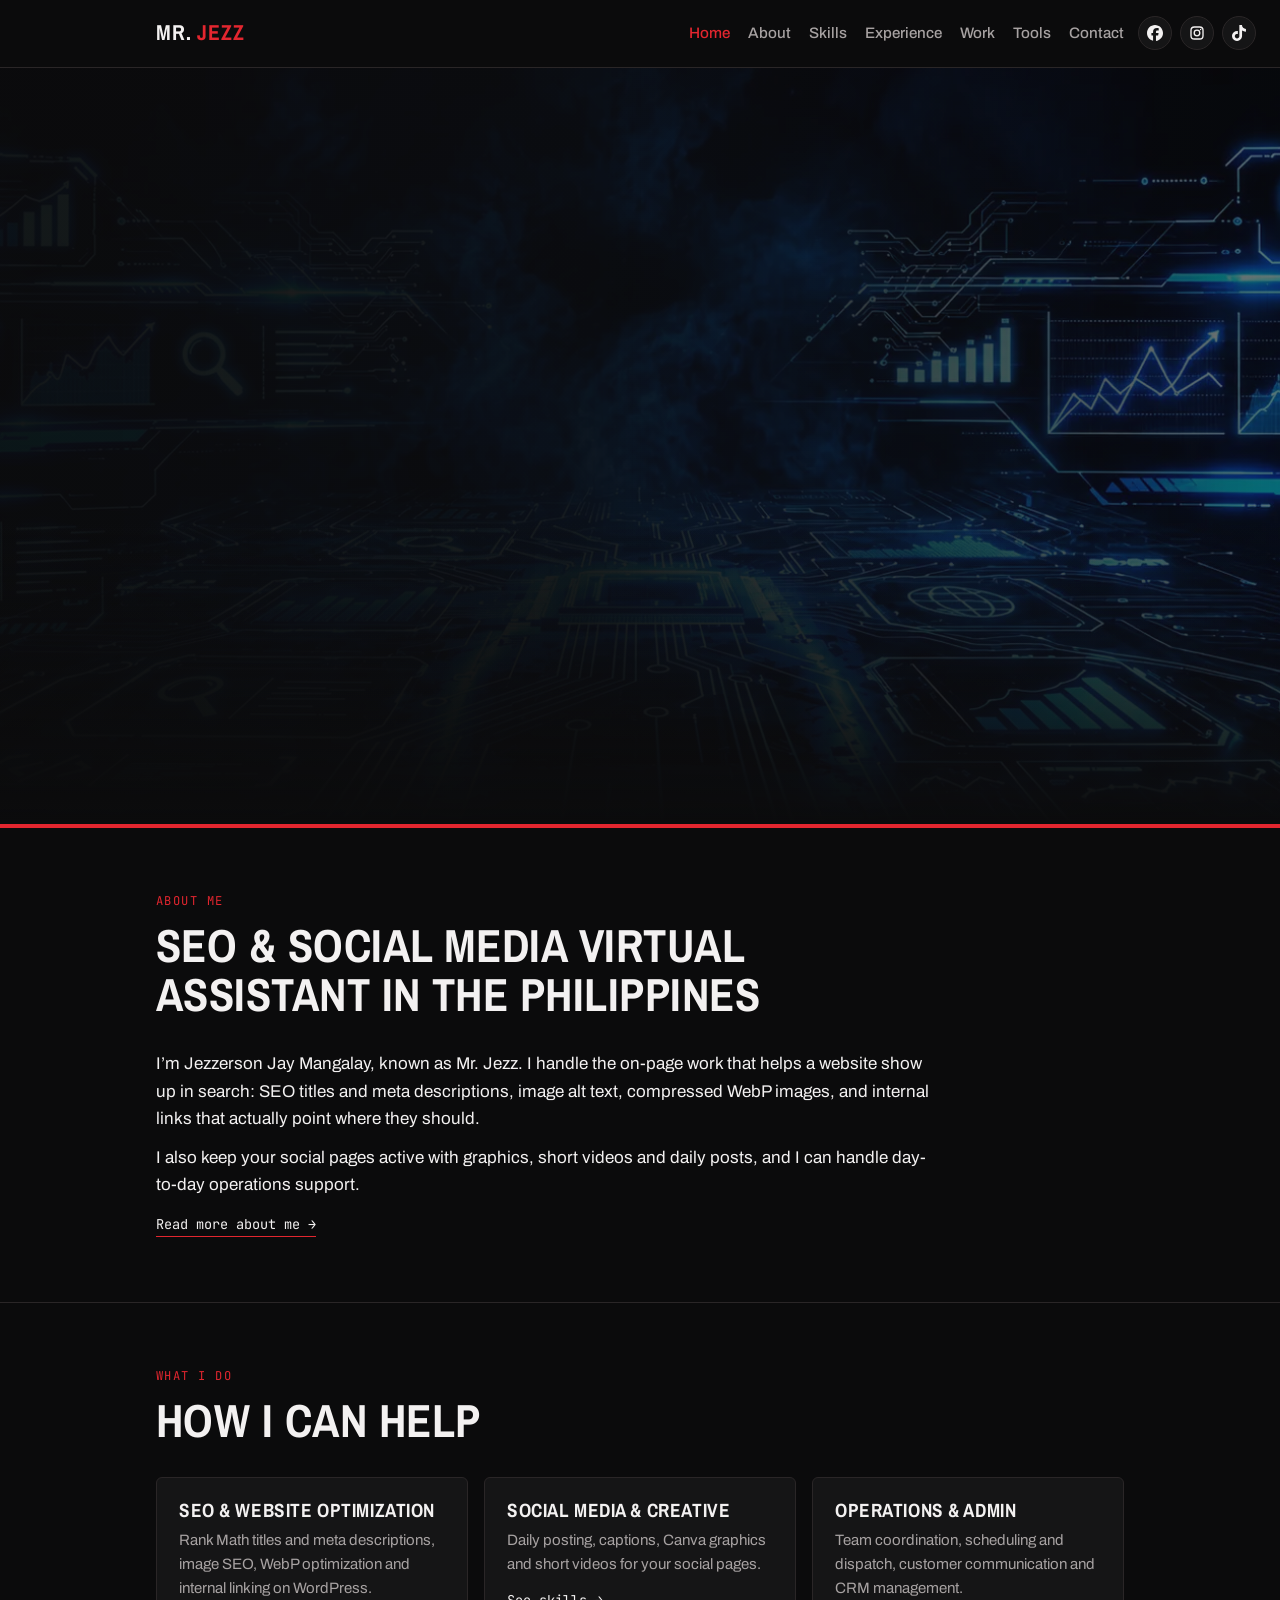
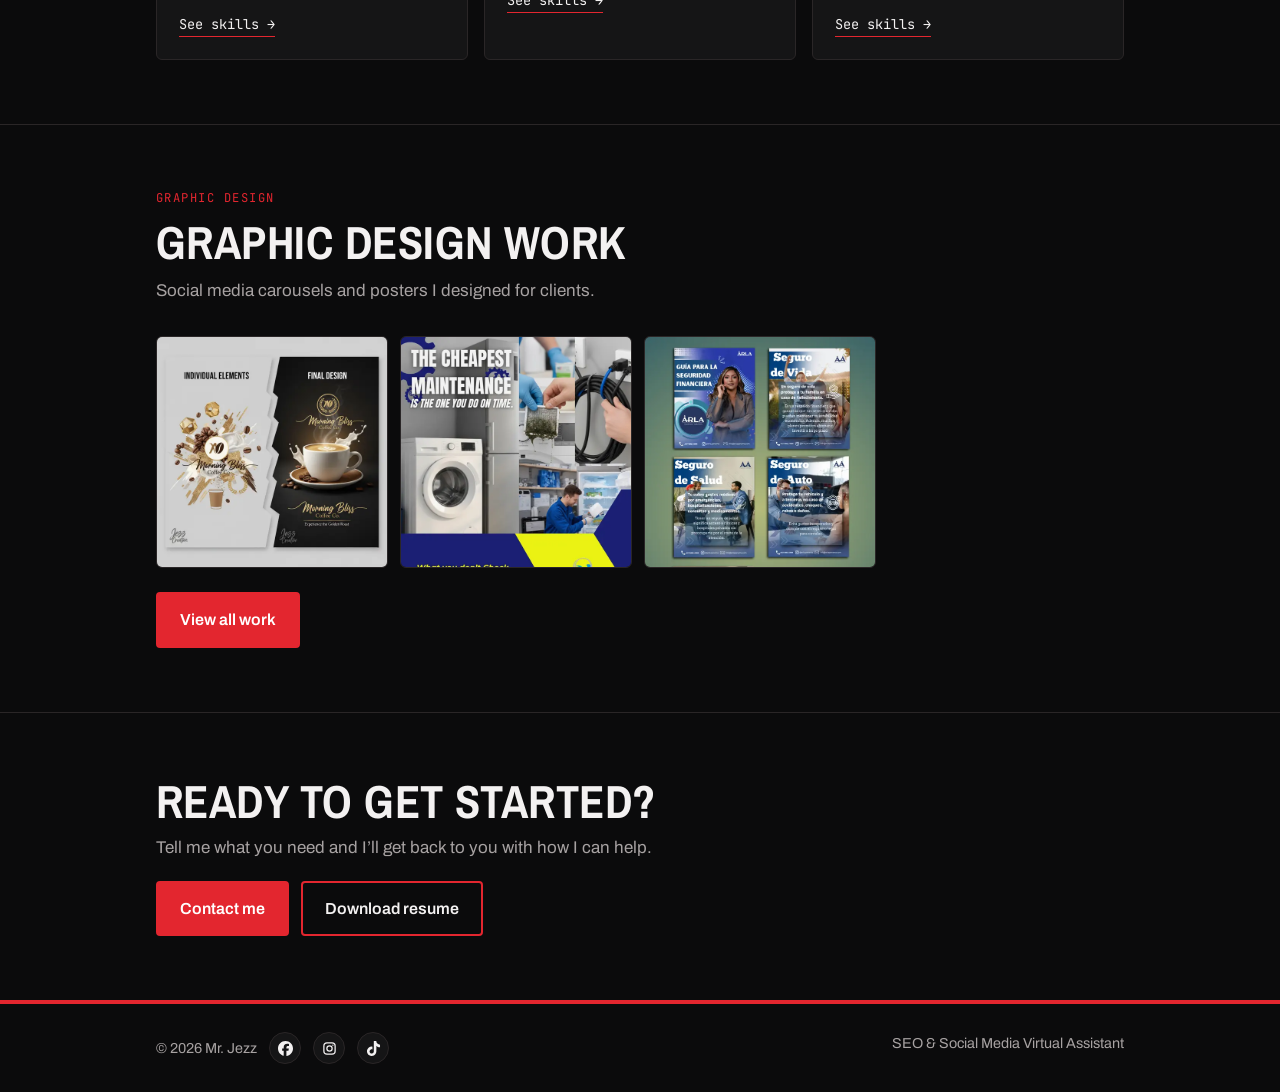
==== commit c97e10d4: "Improve on-page SEO titles, descriptions and headings Co-Authored-By: Claude Opus 5.5 (1M context) <" ====
--- a/index.html
+++ b/index.html
@@ -4,25 +4,28 @@
 <meta charset="utf-8">
 <script>document.documentElement.className+=" js";(function(h){if(/^(about|skills|experience|tools|contact)$/.test(h))location.replace(h+".html")})(location.hash.slice(1))</script>
 <meta name="viewport" content="width=device-width, initial-scale=1, viewport-fit=cover">
-<title>Mr. Jezz | AI-Assisted SEO/Website Specialist &amp; Social Media</title>
-<meta name="description" content="Mr. Jezz is a Philippines-based virtual assistant for on-page SEO, WordPress optimization and social media management: graphics, video editing and daily posting.">
+<title>SEO &amp; Social Media Virtual Assistant Philippines | Mr. Jezz</title>
+<meta name="description" content="Hire Mr. Jezz, a Philippines-based SEO and social media virtual assistant: Rank Math SEO, WordPress optimization, Canva graphics and daily posting.">
 <link rel="canonical" href="https://mrjezz-24.github.io/">
 <meta name="robots" content="index, follow">
 <meta name="theme-color" content="#0b0b0c">
 <link rel="icon" type="image/svg+xml" href="data:image/svg+xml,%3Csvg xmlns='http://www.w3.org/2000/svg' width='64' height='64' viewBox='0 0 64 64'%3E%3Crect width='64' height='64' rx='12' fill='%230b0b0c'/%3E%3Ctext x='32' y='43' text-anchor='middle' font-family='Arial,Helvetica,sans-serif' font-weight='800' font-size='28' fill='%23e3262f'%3EMJ%3C/text%3E%3C/svg%3E">
 <meta property="og:type" content="website">
 <meta property="og:url" content="https://mrjezz-24.github.io/">
-<meta property="og:title" content="Mr. Jezz | AI-Assisted SEO/Website Specialist &amp; Social Media">
-<meta property="og:description" content="On-page SEO, WordPress optimization and social media management: graphics, video and daily posting.">
+<meta property="og:title" content="SEO &amp; Social Media Virtual Assistant Philippines | Mr. Jezz">
+<meta property="og:description" content="Hire Mr. Jezz, a Philippines-based SEO and social media virtual assistant: Rank Math SEO, WordPress optimization, Canva graphics and daily posting.">
 <meta property="og:image" content="https://mrjezz-24.github.io/og-image.jpg">
 <meta property="og:image:width" content="1200">
 <meta property="og:image:height" content="630">
 <meta name="twitter:card" content="summary_large_image">
-<meta name="twitter:title" content="Mr. Jezz | AI-Assisted SEO/Website Specialist &amp; Social Media">
-<meta name="twitter:description" content="On-page SEO, WordPress optimization and social media management: graphics, video and daily posting.">
+<meta name="twitter:title" content="SEO &amp; Social Media Virtual Assistant Philippines | Mr. Jezz">
+<meta name="twitter:description" content="Hire Mr. Jezz, a Philippines-based SEO and social media virtual assistant: Rank Math SEO, WordPress optimization, Canva graphics and daily posting.">
 <meta name="twitter:image" content="https://mrjezz-24.github.io/og-image.jpg">
 <script type="application/ld+json">
-{"@context":"https://schema.org","@type":"Person","name":"Mr. Jezz","alternateName":"Jezzerson Jay Mangalay","jobTitle":"AI-Assisted SEO/Website Specialist & Social Media","url":"https://mrjezz-24.github.io/","image":"https://mrjezz-24.github.io/profile.webp","email":"mailto:jezzersonjaym@gmail.com","address":{"@type":"PostalAddress","addressCountry":"PH"},"sameAs":["https://www.facebook.com/jezzersonjay.r.mangalay.3","https://www.tiktok.com/@motojezz.va","https://www.instagram.com/jezz.0518/"],"knowsAbout":["Social media management","Graphic design","Video editing","Canva","Content creation","On-page SEO","Rank Math SEO","WordPress","Image SEO","WebP optimization","Internal linking"]}
+{"@context":"https://schema.org","@type":"Person","name":"Mr. Jezz","alternateName":"Jezzerson Jay Mangalay","jobTitle":"AI-Assisted SEO/Website Specialist & Social Media","url":"https://mrjezz-24.github.io/","image":"https://mrjezz-24.github.io/profile.webp","email":"mailto:jezzersonjaym@gmail.com","address":{"@type":"PostalAddress","addressCountry":"PH"},"sameAs":["https://www.facebook.com/jezzersonjay.r.mangalay.3","https://www.tiktok.com/@motojezz.va","https://www.instagram.com/jezz.0518/"],"knowsAbout":["Social media management","Graphic design","Video editing","Canva","Content creation","On-page SEO","Rank Math SEO","WordPress","Image SEO","WebP optimization","Internal linking"],"description":"Hire Mr. Jezz, a Philippines-based SEO and social media virtual assistant: Rank Math SEO, WordPress optimization, Canva graphics and daily posting.","areaServed":"Worldwide","workLocation":{"@type":"Place","address":{"@type":"PostalAddress","addressCountry":"PH"}}}
+</script>
+<script type="application/ld+json">
+{"@context":"https://schema.org","@type":"WebSite","name":"Mr. Jezz","url":"https://mrjezz-24.github.io/"}
 </script>
 <link rel="preload" as="image" href="hero-bg.webp" type="image/webp">
 <link rel="preconnect" href="https://fonts.googleapis.com">
@@ -66,14 +69,14 @@
           <span class="slide" style="--i:9">Works with <b>WordPress · Rank Math · Canva</b></span>
         </div>
       </div>
-      <img class="photo slide-r" src="profile.webp" width="900" height="900" alt="Mr. Jezz, SEO and Social Media Virtual Assistant">
+      <img class="photo slide-r" src="profile.webp" width="900" height="900" alt="Jezzerson Jay Mangalay (Mr. Jezz), SEO and social media virtual assistant">
     </div>
   </div>
 
   <section id="about" class="home-block anim">
     <div class="wrap">
-      <div class="head slide" style="--i:0"><span class="label">About me</span><h2>Better rankings start with the details</h2></div>
-      <p class="summary slide" style="--i:1">I handle the on-page work that helps a website show up in search: SEO titles and meta descriptions, image alt text, compressed WebP images, and internal links that actually point where they should.</p>
+      <div class="head slide" style="--i:0"><span class="label">About me</span><h2>SEO &amp; social media virtual assistant in the Philippines</h2></div>
+      <p class="summary slide" style="--i:1">I’m Jezzerson Jay Mangalay, known as Mr. Jezz. I handle the on-page work that helps a website show up in search: SEO titles and meta descriptions, image alt text, compressed WebP images, and internal links that actually point where they should.</p>
       <p class="summary slide" style="--i:2">I also keep your social pages active with graphics, short videos and daily posts, and I can handle day-to-day operations support.</p>
       <a class="more slide" style="--i:3" href="about.html">Read more about me →</a>
     </div>
--- a/styles.css
+++ b/styles.css
@@ -112,7 +112,7 @@
 .exp{display:grid;grid-template-columns:1fr 1.6fr;gap:40px;background:var(--surface);border:1px solid var(--line);border-left:4px solid var(--red);border-radius:6px;padding:32px}
 .exp > *{min-width:0}
 .exp + .exp{margin-top:18px}
-.exp h3{font-size:1.6rem}
+.exp h2,.exp h3{font-size:1.6rem}
 .exp .desc{color:var(--muted)}
 .tasks{list-style:none;margin:0;padding:0;display:grid;gap:10px}
 .tasks li{display:grid;grid-template-columns:auto 1fr;gap:12px;align-items:baseline}
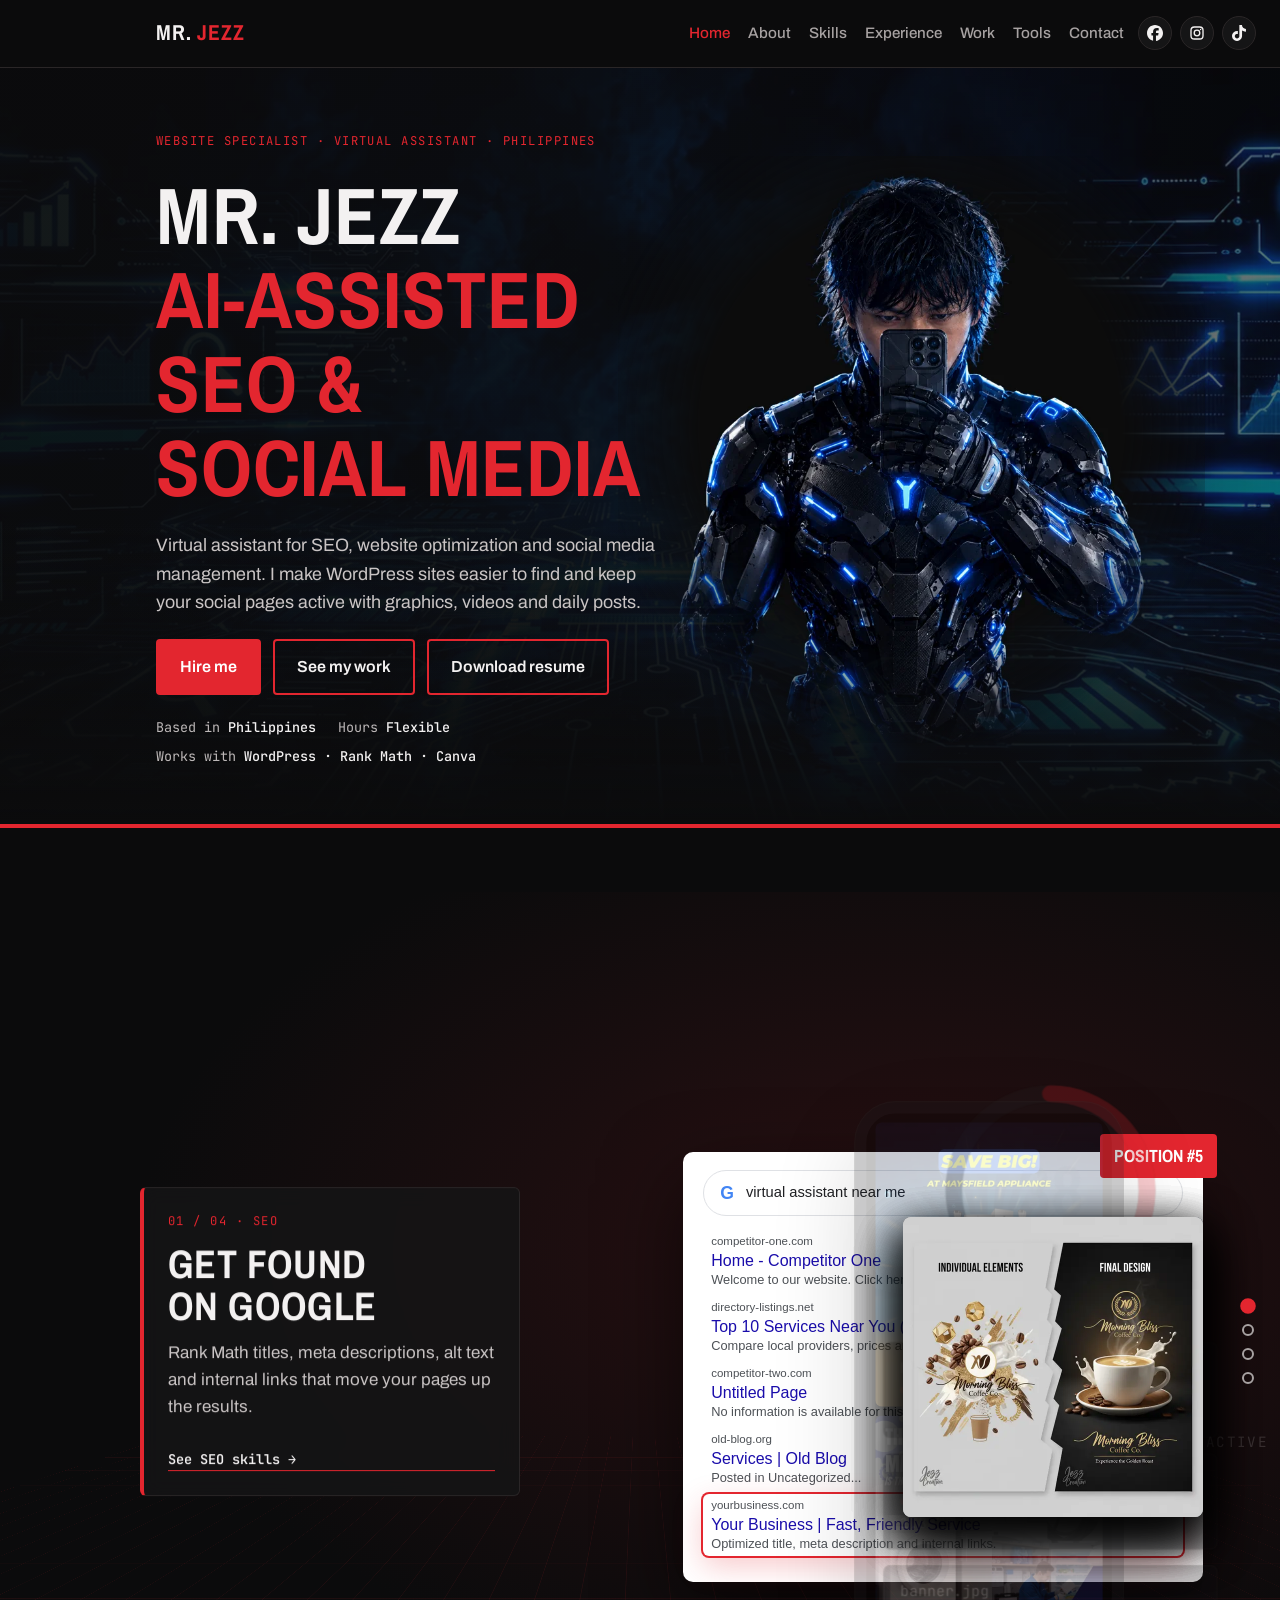
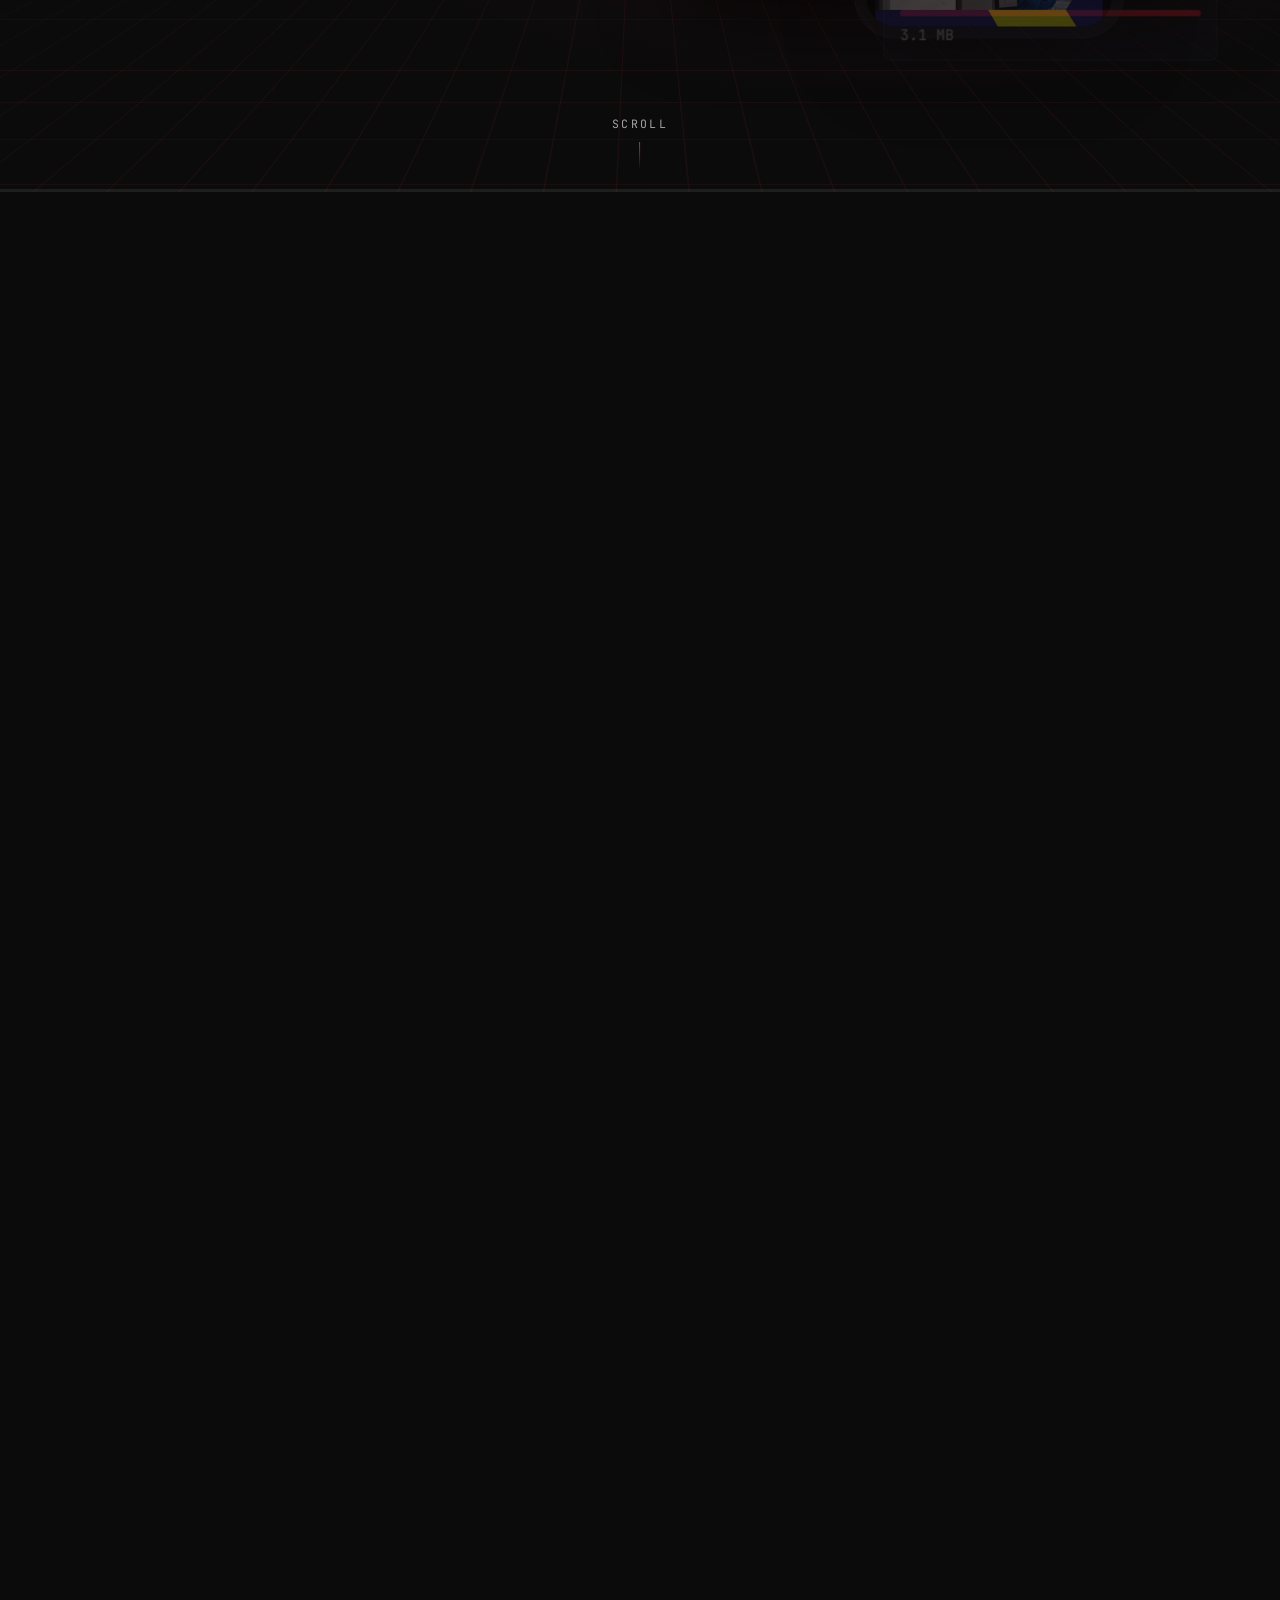
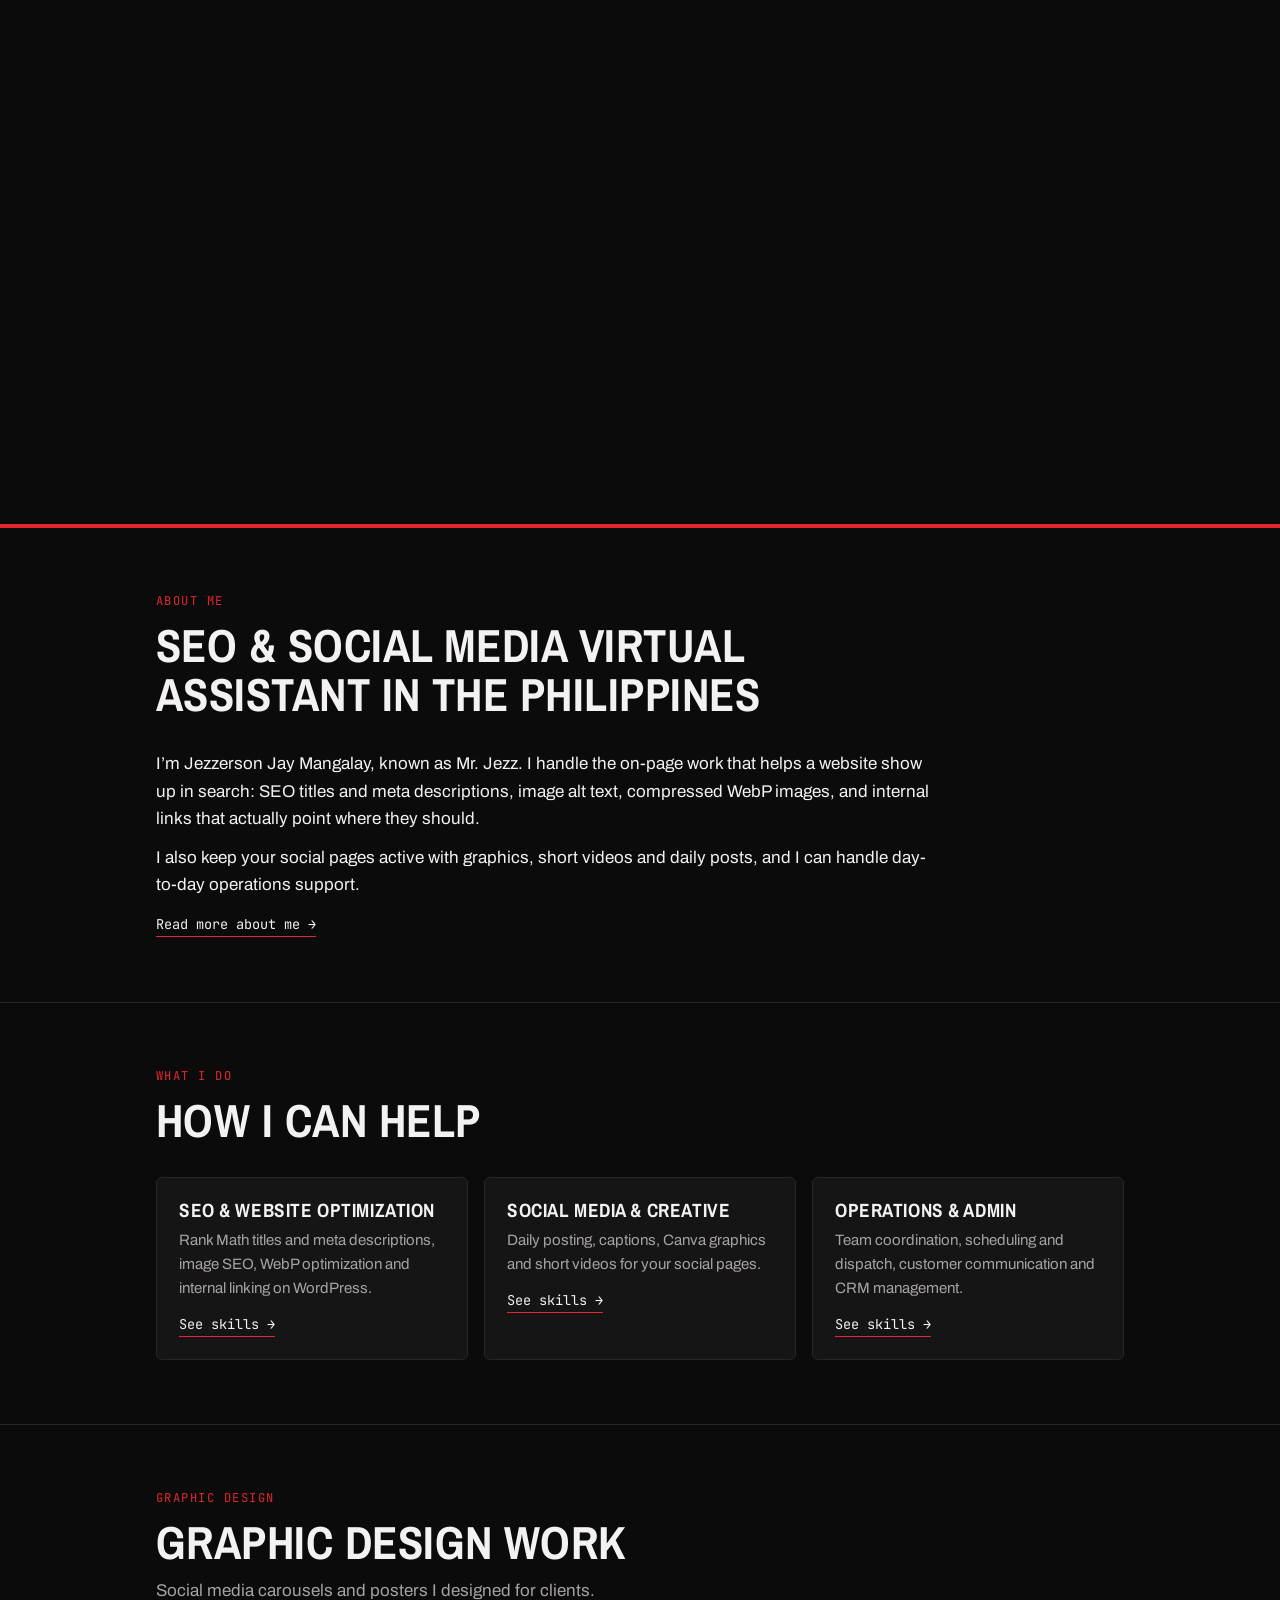
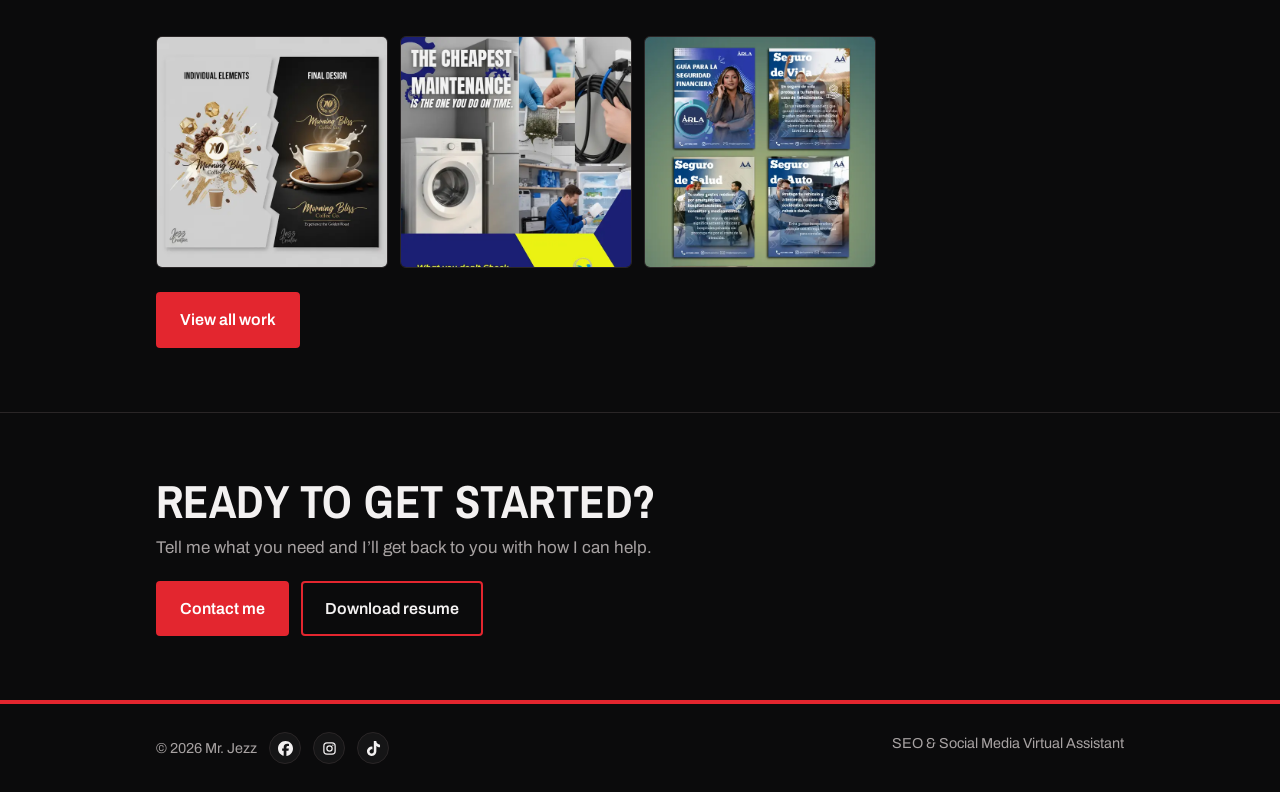
==== commit 4704cad6: "Add scroll story to home page Co-Authored-By: Claude Opus 5.5 (1M context) <noreply@anthropic.com>" ====
--- a/index.html
+++ b/index.html
@@ -73,6 +73,65 @@
     </div>
   </div>
 
+  <section class="story" id="story" aria-label="How I help your business grow">
+    <div class="story-stage">
+      <div class="scene s-seo" data-i="0" aria-hidden="true">
+        <div class="serp">
+          <div class="serp-bar"><span class="g">G</span><span class="q">virtual assistant near me</span></div>
+          <div class="serp-list">
+            <div class="res" style="--from:4"><span class="url">yourbusiness.com</span><b>Your Business | Fast, Friendly Service</b><span class="d">Optimized title, meta description and internal links.</span></div>
+            <div class="res" style="--from:0"><span class="url">competitor-one.com</span><b>Home - Competitor One</b><span class="d">Welcome to our website. Click here to learn more...</span></div>
+            <div class="res" style="--from:1"><span class="url">directory-listings.net</span><b>Top 10 Services Near You (2026)</b><span class="d">Compare local providers, prices and reviews...</span></div>
+            <div class="res" style="--from:2"><span class="url">competitor-two.com</span><b>Untitled Page</b><span class="d">No information is available for this page.</span></div>
+            <div class="res" style="--from:3"><span class="url">old-blog.org</span><b>Services | Old Blog</b><span class="d">Posted in Uncategorized...</span></div>
+          </div>
+          <div class="rank">Position <span class="rank-n">#5</span></div>
+        </div>
+      </div>
+      <div class="scene s-speed" data-i="1" aria-hidden="true">
+        <div class="speed">
+          <div class="gauge"><svg viewBox="0 0 120 120"><circle cx="60" cy="60" r="52" class="track"/><circle cx="60" cy="60" r="52" class="fill" pathLength="100"/></svg><span class="score">38</span><span class="gl">PageSpeed</span></div>
+          <div class="files">
+            <div class="file"><span>hero-photo.jpg</span><i class="bar"><i></i></i><em class="size">2.4 MB</em></div>
+            <div class="file"><span>gallery-01.png</span><i class="bar"><i></i></i><em class="size">1.8 MB</em></div>
+            <div class="file"><span>banner.jpg</span><i class="bar"><i></i></i><em class="size">3.1 MB</em></div>
+          </div>
+        </div>
+      </div>
+      <div class="scene s-social" data-i="2" aria-hidden="true">
+        <div class="phone"><div class="feed">
+          <img src="images/work/deals-01-thumb.webp" alt="" width="600" height="750" loading="lazy">
+          <img src="images/work/maintenance-01-thumb.webp" alt="" width="600" height="750" loading="lazy">
+          <img src="images/work/repair-01-thumb.webp" alt="" width="600" height="750" loading="lazy">
+          <img src="images/work/deals-02-thumb.webp" alt="" width="600" height="750" loading="lazy">
+          <img src="images/work/maintenance-02-thumb.webp" alt="" width="600" height="750" loading="lazy">
+          <img src="images/work/repair-02-thumb.webp" alt="" width="600" height="750" loading="lazy">
+        </div></div>
+        <div class="stats"><span><b class="n-posts">0</b> posts</span><span><b class="n-days">0</b> days active</span></div>
+      </div>
+      <div class="scene s-design" data-i="3" aria-hidden="true">
+        <div class="fan">
+          <img style="--k:-2" src="images/work/poster-02-thumb.webp" alt="" width="600" height="600" loading="lazy">
+          <img style="--k:-1" src="images/work/poster-04-thumb.webp" alt="" width="600" height="600" loading="lazy">
+          <img style="--k:1" src="images/work/poster-08-thumb.webp" alt="" width="600" height="600" loading="lazy">
+          <img style="--k:2" src="images/work/poster-10-thumb.webp" alt="" width="600" height="600" loading="lazy">
+          <img style="--k:0" src="images/work/poster-06-thumb.webp" alt="" width="600" height="600" loading="lazy">
+        </div>
+      </div>
+      <div class="story-card">
+        <div class="card" data-i="0"><span class="label">01 / 04 · SEO</span><h2>Get found on Google</h2><p>Rank Math titles, meta descriptions, alt text and internal links that move your pages up the results.</p><a class="more" href="skills.html">See SEO skills →</a></div>
+        <div class="card" data-i="1"><span class="label">02 / 04 · Website speed</span><h2>Faster, lighter pages</h2><p>Heavy images compressed to WebP so your WordPress site loads fast on every phone.</p><a class="more" href="skills.html">See website skills →</a></div>
+        <div class="card" data-i="2"><span class="label">03 / 04 · Social media</span><h2>Pages that stay active</h2><p>Daily posts, captions and short videos that keep your followers seeing your business.</p><a class="more" href="experience.html">See my experience →</a></div>
+        <div class="card" data-i="3"><span class="label">04 / 04 · Graphic design</span><h2>Designs that stop the scroll</h2><p>Canva posters and carousels built for your brand and ready to post.</p><a class="more" href="work.html">View all work →</a></div>
+      </div>
+      <nav class="story-dots" aria-label="Story steps">
+        <button type="button" data-go="0" aria-label="SEO"></button><button type="button" data-go="1" aria-label="Website speed"></button><button type="button" data-go="2" aria-label="Social media"></button><button type="button" data-go="3" aria-label="Graphic design"></button>
+      </nav>
+      <div class="story-hint" aria-hidden="true">Scroll</div>
+      <div class="story-progress" aria-hidden="true"><i></i></div>
+    </div>
+  </section>
+
   <section id="about" class="home-block anim">
     <div class="wrap">
       <div class="head slide" style="--i:0"><span class="label">About me</span><h2>SEO &amp; social media virtual assistant in the Philippines</h2></div>
--- a/styles.css
+++ b/styles.css
@@ -209,3 +209,88 @@
 .cta-band h2{margin-bottom:8px}
 .cta-band p{color:var(--muted);margin-bottom:20px}
 @media (max-width:820px){.do-grid{grid-template-columns:1fr}}
+
+/* Scroll story (home): a sticky full-screen stage whose scenes are scrubbed by scroll position (see script.js) */
+.story{position:relative;height:500vh;border-bottom:4px solid var(--red);--p:0}
+.story-stage{position:sticky;top:0;height:100vh;height:100svh;overflow:hidden;background:radial-gradient(ellipse at 70% 40%,#2a1012 0%,var(--bg) 60%)}
+.story-stage::before{content:"";position:absolute;inset:-50%;background-image:linear-gradient(rgba(227,38,47,.09) 1px,transparent 1px),linear-gradient(90deg,rgba(227,38,47,.09) 1px,transparent 1px);background-size:60px 60px;transform:perspective(600px) rotateX(55deg) translateY(calc(var(--p) * 600px));transform-origin:center 70%;pointer-events:none}
+.scene{position:absolute;inset:0;display:flex;align-items:center;justify-content:flex-end;padding:90px max(56px,6vw) 40px 40%;opacity:0;visibility:hidden;will-change:transform,opacity}
+.scene.on{visibility:visible}
+.story-card{position:absolute;left:max(16px,calc(50% - 500px));top:50%;transform:translateY(-50%);width:min(380px,calc(100% - 32px));z-index:2}
+.story-card .card{position:absolute;inset:auto 0;top:0;transform:translateY(-50%);background:rgba(21,21,22,.82);backdrop-filter:blur(10px);-webkit-backdrop-filter:blur(10px);border:1px solid var(--line);border-left:4px solid var(--red);border-radius:6px;padding:24px;display:grid;gap:12px;opacity:0;visibility:hidden;transition:opacity .4s,transform .4s,visibility .4s}
+.story-card .card.on{opacity:1;visibility:visible;transform:translateY(-50%)}
+.story-card .card:not(.on){transform:translateY(calc(-50% + 24px))}
+.story-card h2{font-size:clamp(1.8rem,4vw,2.5rem)}
+.story-card p{color:#c9c4c4}
+.story-card .more{font-weight:600;text-decoration:none}
+.story-dots{position:absolute;right:max(16px,2vw);top:50%;transform:translateY(-50%);display:grid;gap:12px;z-index:3}
+.story-dots button{width:12px;height:12px;border-radius:50%;border:2px solid var(--muted);background:transparent;padding:0;cursor:pointer;transition:background .3s,border-color .3s,transform .3s}
+.story-dots button[aria-current="step"]{background:var(--red);border-color:var(--red);transform:scale(1.3)}
+.story-progress{position:absolute;left:0;right:0;bottom:0;height:3px;background:rgba(255,255,255,.08)}
+.story-progress i{display:block;height:100%;width:calc(var(--p) * 100%);background:var(--red)}
+.story-hint{position:absolute;left:50%;bottom:22px;transform:translateX(-50%);font-family:var(--mono);font-size:.72rem;letter-spacing:.2em;text-transform:uppercase;color:var(--muted);opacity:calc(1 - var(--p) * 12)}
+.story-hint::after{content:"";display:block;width:1px;height:28px;margin:8px auto 0;background:linear-gradient(var(--red),transparent)}
+/* scene 1: search results, your site climbs to #1 */
+.serp{width:min(520px,100%);background:#fff;color:#202124;border-radius:10px;padding:18px 20px 22px;box-shadow:0 30px 80px rgba(0,0,0,.6);font-family:Arial,Helvetica,sans-serif;position:relative}
+.serp-bar{display:flex;align-items:center;gap:12px;border:1px solid #dfe1e5;border-radius:24px;padding:8px 16px;margin-bottom:14px;font-size:.92rem}
+.serp-bar .g{font-weight:700;color:#4285f4;font-size:1.1rem}
+.serp-list{position:relative;height:calc(5 * 66px)}
+.res{position:absolute;left:0;right:0;height:62px;display:grid;font-size:.8rem;line-height:1.35;transform:translateY(calc(var(--pos,var(--from)) * 66px));padding:4px 8px;border-radius:6px}
+.res .url{color:#4d5156;font-size:.72rem}
+.res b{color:#1a0dab;font-weight:400;font-size:1rem;white-space:nowrap;overflow:hidden;text-overflow:ellipsis}
+.res .d{color:#4d5156;white-space:nowrap;overflow:hidden;text-overflow:ellipsis}
+.res:first-child{z-index:1;background:#fff;box-shadow:0 0 0 2px var(--red),0 10px 30px rgba(227,38,47,.25)}
+.rank{position:absolute;top:-18px;right:-14px;background:var(--red);color:#fff;font-family:var(--display);font-weight:700;text-transform:uppercase;padding:8px 14px;border-radius:4px;font-size:1.1rem}
+/* scene 2: images shrink, PageSpeed score climbs */
+.speed{display:flex;align-items:center;gap:36px;flex-wrap:wrap;justify-content:center}
+.gauge{position:relative;width:200px;height:200px;display:grid;place-items:center}
+.gauge svg{position:absolute;inset:0;transform:rotate(-90deg)}
+.gauge circle{fill:none;stroke-width:9}
+.gauge .track{stroke:#2a2627}
+.gauge .fill{stroke:var(--red);stroke-linecap:round;stroke-dasharray:var(--g,38) 100;transition:stroke .3s}
+.gauge.good .fill{stroke:#22c55e}
+.gauge .score{font-family:var(--display);font-weight:700;font-size:4rem;line-height:1}
+.gauge .gl{position:absolute;bottom:52px;font-family:var(--mono);font-size:.7rem;letter-spacing:.12em;text-transform:uppercase;color:var(--muted)}
+.files{display:grid;gap:14px;width:min(300px,100%);font-family:var(--mono);font-size:.82rem}
+.file{display:grid;grid-template-columns:1fr auto;gap:6px 12px;background:var(--surface);border:1px solid var(--line);border-radius:6px;padding:12px 14px}
+.file .bar{grid-column:1/-1;height:6px;background:#2a2627;border-radius:3px;overflow:hidden;font-style:normal}
+.file .bar i{display:block;height:100%;width:calc(100% - var(--s,0) * 92%);background:var(--red);border-radius:3px}
+.file em{font-style:normal;color:var(--ink)}
+/* scene 3: phone feed scrolls */
+.s-social{gap:28px}
+.phone{width:240px;height:480px;border:10px solid #1d1d1f;border-radius:36px;background:#000;overflow:hidden;box-shadow:0 30px 80px rgba(0,0,0,.6),0 0 0 1px #333;flex:none}
+.feed{display:grid;gap:8px;padding:8px;transform:translateY(calc(var(--f,0) * -1px))}
+.feed img{width:100%;height:auto;display:block;border-radius:6px}
+.stats{display:grid;gap:14px;font-family:var(--mono);font-size:.8rem;text-transform:uppercase;letter-spacing:.1em;color:var(--muted)}
+.stats b{display:block;font-family:var(--display);font-size:3rem;color:var(--ink);letter-spacing:0;line-height:1}
+/* scene 4: designs fan out */
+.fan{position:relative;width:300px;height:300px;flex:none}
+.fan img{position:absolute;inset:0;width:100%;height:100%;object-fit:cover;border-radius:8px;box-shadow:0 20px 50px rgba(0,0,0,.6);transform:translateX(calc(var(--k) * var(--sp,0) * 120px)) rotate(calc(var(--k) * var(--sp,0) * 8deg)) scale(calc(1 - (var(--k) * var(--k)) * var(--sp,0) * .05))}
+.fan img[style*="--k:0"]{z-index:3}
+.fan img[style*="--k:-1"],.fan img[style*="--k:1"]{z-index:2}
+@media (max-width:820px){
+  .scene{padding:60px 16px 47vh;justify-content:center;align-items:flex-start}
+  .story-card{top:auto;bottom:24px;transform:none}
+  .story-card .card{top:auto;bottom:0;transform:none}
+  .story-card .card.on{transform:none}
+  .story-card .card:not(.on){transform:translateY(24px)}
+  .story-card .card{padding:18px}
+  .story-card .card p{font-size:.95rem}
+  .serp{transform:scale(.82);transform-origin:top center}
+  .speed{gap:16px}.gauge{width:150px;height:150px}.gauge .score{font-size:3rem}.gauge .gl{bottom:36px}
+  .files{display:none}
+  .phone{width:170px;height:330px;border-width:8px;border-radius:28px}
+  .stats b{font-size:2.2rem}
+  .fan{width:170px;height:170px;margin-top:20px}
+  .fan img{transform:translateX(calc(var(--k) * var(--sp,0) * 42px)) rotate(calc(var(--k) * var(--sp,0) * 8deg)) scale(calc(1 - (var(--k) * var(--k)) * var(--sp,0) * .05))}
+  .story-dots{top:22px;right:auto;left:50%;transform:translateX(-50%);display:flex}
+  .story-hint{display:none}
+}
+/* No scroll scrubbing: show each step as a normal stacked panel */
+@media (prefers-reduced-motion:reduce){
+  .story{height:auto}
+  .story-stage{position:relative;height:auto;display:grid;gap:24px;padding:48px 16px}
+  .story-stage::before,.story-dots,.story-hint,.story-progress,.scene{display:none}
+  .story-card{position:static;transform:none;width:auto;max-width:1000px;margin:0 auto;display:grid;gap:16px}
+  .story-card .card,.story-card .card:not(.on){position:static;transform:none;opacity:1;visibility:visible}
+}
